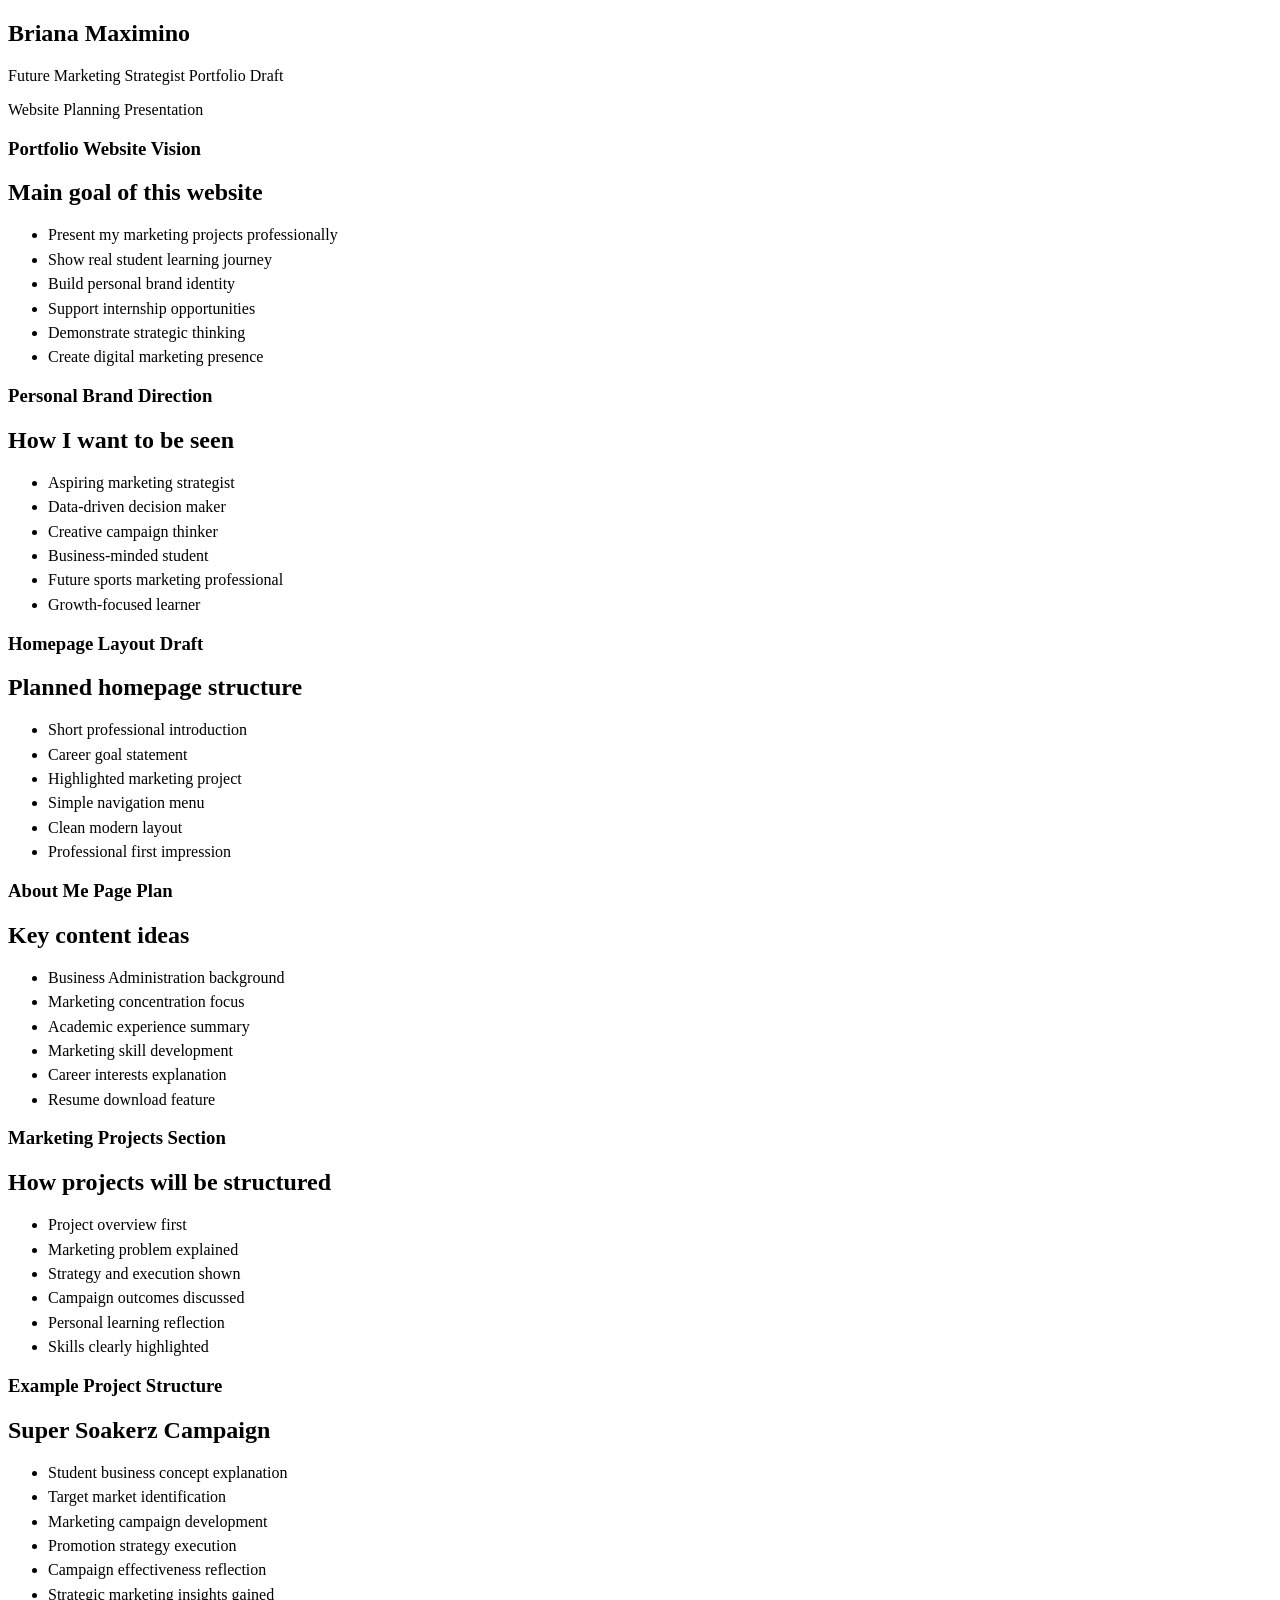
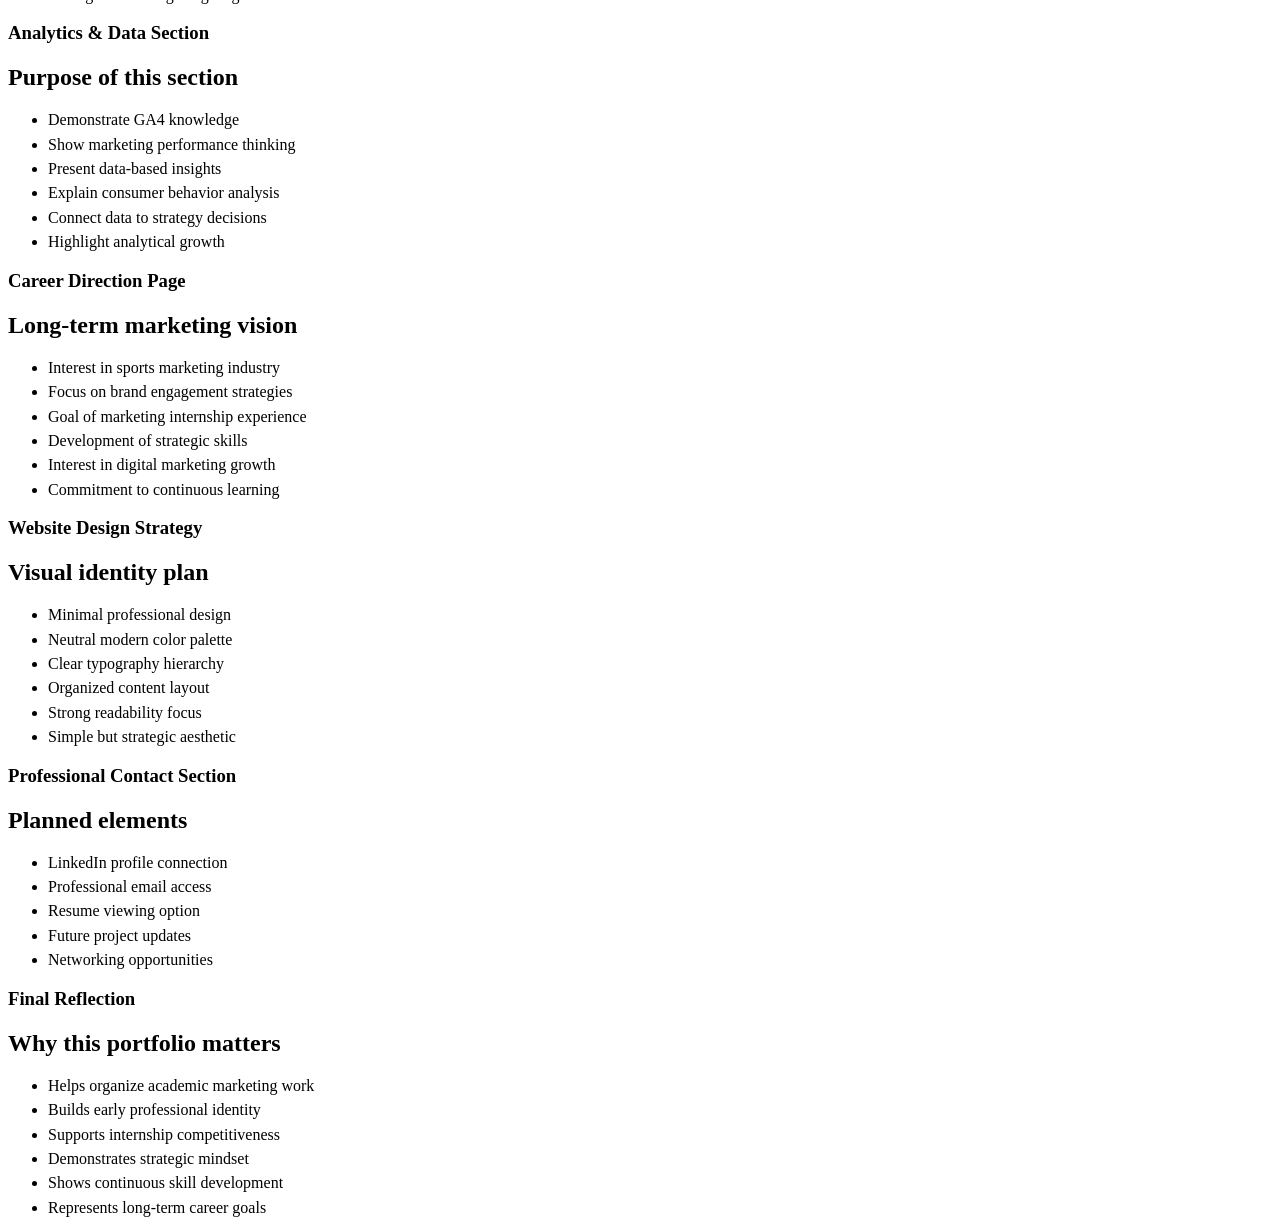
==== index.html @ 0d711860 "publish slides" ====
<!DOCTYPE html>
<html lang="en"><head>
<script src="Revealjs Presentation Slides_files/libs/clipboard/clipboard.min.js"></script>
<script src="Revealjs Presentation Slides_files/libs/quarto-html/tabby.min.js"></script>
<script src="Revealjs Presentation Slides_files/libs/quarto-html/popper.min.js"></script>
<script src="Revealjs Presentation Slides_files/libs/quarto-html/tippy.umd.min.js"></script>
<link href="Revealjs Presentation Slides_files/libs/quarto-html/tippy.css" rel="stylesheet">
<link href="Revealjs Presentation Slides_files/libs/quarto-html/light-border.css" rel="stylesheet">
<link href="Revealjs Presentation Slides_files/libs/quarto-html/quarto-syntax-highlighting-ed96de9b727972fe78a7b5d16c58bf87.css" rel="stylesheet" id="quarto-text-highlighting-styles"><meta charset="utf-8">
  <meta name="generator" content="quarto-1.8.27">

  <meta name="author" content="Website Planning Presentation">
  <title>Briana Maximino</title>
  <meta name="apple-mobile-web-app-capable" content="yes">
  <meta name="apple-mobile-web-app-status-bar-style" content="black-translucent">
  <meta name="viewport" content="width=device-width, initial-scale=1.0, maximum-scale=1.0, user-scalable=no, minimal-ui">
  <link rel="stylesheet" href="Revealjs Presentation Slides_files/libs/revealjs/dist/reset.css">
  <link rel="stylesheet" href="Revealjs Presentation Slides_files/libs/revealjs/dist/reveal.css">
  <style>
    code{white-space: pre-wrap;}
    span.smallcaps{font-variant: small-caps;}
    div.columns{display: flex; gap: min(4vw, 1.5em);}
    div.column{flex: auto; overflow-x: auto;}
    div.hanging-indent{margin-left: 1.5em; text-indent: -1.5em;}
    ul.task-list{list-style: none;}
    ul.task-list li input[type="checkbox"] {
      width: 0.8em;
      margin: 0 0.8em 0.2em -1em; /* quarto-specific, see https://github.com/quarto-dev/quarto-cli/issues/4556 */ 
      vertical-align: middle;
    }
  </style>
  <link rel="stylesheet" href="Revealjs Presentation Slides_files/libs/revealjs/dist/theme/quarto-0fde88a82f0356838740f155f1088782.css">
  <link href="Revealjs Presentation Slides_files/libs/revealjs/plugin/quarto-line-highlight/line-highlight.css" rel="stylesheet">
  <link href="Revealjs Presentation Slides_files/libs/revealjs/plugin/reveal-menu/menu.css" rel="stylesheet">
  <link href="Revealjs Presentation Slides_files/libs/revealjs/plugin/reveal-menu/quarto-menu.css" rel="stylesheet">
  <link href="Revealjs Presentation Slides_files/libs/revealjs/plugin/quarto-support/footer.css" rel="stylesheet">
  <style type="text/css">
    .reveal div.sourceCode {
      margin: 0;
      overflow: auto;
    }
    .reveal div.hanging-indent {
      margin-left: 1em;
      text-indent: -1em;
    }
    .reveal .slide:not(.center) {
      height: 100%;
    }
    .reveal .slide.scrollable {
      overflow-y: auto;
    }
    .reveal .footnotes {
      height: 100%;
      overflow-y: auto;
    }
    .reveal .slide .absolute {
      position: absolute;
      display: block;
    }
    .reveal .footnotes ol {
      counter-reset: ol;
      list-style-type: none; 
      margin-left: 0;
    }
    .reveal .footnotes ol li:before {
      counter-increment: ol;
      content: counter(ol) ". "; 
    }
    .reveal .footnotes ol li > p:first-child {
      display: inline-block;
    }
    .reveal .slide ul,
    .reveal .slide ol {
      margin-bottom: 0.5em;
    }
    .reveal .slide ul li,
    .reveal .slide ol li {
      margin-top: 0.4em;
      margin-bottom: 0.2em;
    }
    .reveal .slide ul[role="tablist"] li {
      margin-bottom: 0;
    }
    .reveal .slide ul li > *:first-child,
    .reveal .slide ol li > *:first-child {
      margin-block-start: 0;
    }
    .reveal .slide ul li > *:last-child,
    .reveal .slide ol li > *:last-child {
      margin-block-end: 0;
    }
    .reveal .slide .columns:nth-child(3) {
      margin-block-start: 0.8em;
    }
    .reveal blockquote {
      box-shadow: none;
    }
    .reveal .tippy-content>* {
      margin-top: 0.2em;
      margin-bottom: 0.7em;
    }
    .reveal .tippy-content>*:last-child {
      margin-bottom: 0.2em;
    }
    .reveal .slide > img.stretch.quarto-figure-center,
    .reveal .slide > img.r-stretch.quarto-figure-center {
      display: block;
      margin-left: auto;
      margin-right: auto; 
    }
    .reveal .slide > img.stretch.quarto-figure-left,
    .reveal .slide > img.r-stretch.quarto-figure-left  {
      display: block;
      margin-left: 0;
      margin-right: auto; 
    }
    .reveal .slide > img.stretch.quarto-figure-right,
    .reveal .slide > img.r-stretch.quarto-figure-right  {
      display: block;
      margin-left: auto;
      margin-right: 0; 
    }
  </style>
</head>
<body class="quarto-light">
  <div class="reveal">
    <div class="slides">

<section id="title-slide" class="quarto-title-block center">
  <h1 class="title">Briana Maximino</h1>
  <p class="subtitle">Future Marketing Strategist Portfolio Draft</p>

<div class="quarto-title-authors">
<div class="quarto-title-author">
<div class="quarto-title-author-name">
Website Planning Presentation 
</div>
</div>
</div>

</section>
<section>
<section id="portfolio-website-vision" class="title-slide slide level1 center">
<h1>Portfolio Website Vision</h1>

</section>
<section id="main-goal-of-this-website" class="slide level2">
<h2>Main goal of this website</h2>
<ul>
<li class="fragment">Present my marketing projects professionally<br>
</li>
<li class="fragment">Show real student learning journey<br>
</li>
<li class="fragment">Build personal brand identity<br>
</li>
<li class="fragment">Support internship opportunities<br>
</li>
<li class="fragment">Demonstrate strategic thinking<br>
</li>
<li class="fragment">Create digital marketing presence</li>
</ul>
</section>
<section class="slide level2">

</section></section>
<section>
<section id="personal-brand-direction" class="title-slide slide level1 center">
<h1>Personal Brand Direction</h1>

</section>
<section id="how-i-want-to-be-seen" class="slide level2">
<h2>How I want to be seen</h2>
<ul>
<li class="fragment">Aspiring marketing strategist<br>
</li>
<li class="fragment">Data-driven decision maker<br>
</li>
<li class="fragment">Creative campaign thinker<br>
</li>
<li class="fragment">Business-minded student<br>
</li>
<li class="fragment">Future sports marketing professional<br>
</li>
<li class="fragment">Growth-focused learner</li>
</ul>
</section>
<section class="slide level2">

</section></section>
<section>
<section id="homepage-layout-draft" class="title-slide slide level1 center">
<h1>Homepage Layout Draft</h1>

</section>
<section id="planned-homepage-structure" class="slide level2">
<h2>Planned homepage structure</h2>
<ul>
<li class="fragment">Short professional introduction<br>
</li>
<li class="fragment">Career goal statement<br>
</li>
<li class="fragment">Highlighted marketing project<br>
</li>
<li class="fragment">Simple navigation menu<br>
</li>
<li class="fragment">Clean modern layout<br>
</li>
<li class="fragment">Professional first impression</li>
</ul>
</section>
<section class="slide level2">

</section></section>
<section>
<section id="about-me-page-plan" class="title-slide slide level1 center">
<h1>About Me Page Plan</h1>

</section>
<section id="key-content-ideas" class="slide level2">
<h2>Key content ideas</h2>
<ul>
<li class="fragment">Business Administration background<br>
</li>
<li class="fragment">Marketing concentration focus<br>
</li>
<li class="fragment">Academic experience summary<br>
</li>
<li class="fragment">Marketing skill development<br>
</li>
<li class="fragment">Career interests explanation<br>
</li>
<li class="fragment">Resume download feature</li>
</ul>
</section>
<section class="slide level2">

</section></section>
<section>
<section id="marketing-projects-section" class="title-slide slide level1 center">
<h1>Marketing Projects Section</h1>

</section>
<section id="how-projects-will-be-structured" class="slide level2">
<h2>How projects will be structured</h2>
<ul>
<li class="fragment">Project overview first<br>
</li>
<li class="fragment">Marketing problem explained<br>
</li>
<li class="fragment">Strategy and execution shown<br>
</li>
<li class="fragment">Campaign outcomes discussed<br>
</li>
<li class="fragment">Personal learning reflection<br>
</li>
<li class="fragment">Skills clearly highlighted</li>
</ul>
</section>
<section class="slide level2">

</section></section>
<section>
<section id="example-project-structure" class="title-slide slide level1 center">
<h1>Example Project Structure</h1>

</section>
<section id="super-soakerz-campaign" class="slide level2">
<h2>Super Soakerz Campaign</h2>
<ul>
<li class="fragment">Student business concept explanation<br>
</li>
<li class="fragment">Target market identification<br>
</li>
<li class="fragment">Marketing campaign development<br>
</li>
<li class="fragment">Promotion strategy execution<br>
</li>
<li class="fragment">Campaign effectiveness reflection<br>
</li>
<li class="fragment">Strategic marketing insights gained</li>
</ul>
</section>
<section class="slide level2">

</section></section>
<section>
<section id="analytics-data-section" class="title-slide slide level1 center">
<h1>Analytics &amp; Data Section</h1>

</section>
<section id="purpose-of-this-section" class="slide level2">
<h2>Purpose of this section</h2>
<ul>
<li class="fragment">Demonstrate GA4 knowledge<br>
</li>
<li class="fragment">Show marketing performance thinking<br>
</li>
<li class="fragment">Present data-based insights<br>
</li>
<li class="fragment">Explain consumer behavior analysis<br>
</li>
<li class="fragment">Connect data to strategy decisions<br>
</li>
<li class="fragment">Highlight analytical growth</li>
</ul>
</section>
<section class="slide level2">

</section></section>
<section>
<section id="career-direction-page" class="title-slide slide level1 center">
<h1>Career Direction Page</h1>

</section>
<section id="long-term-marketing-vision" class="slide level2">
<h2>Long-term marketing vision</h2>
<ul>
<li class="fragment">Interest in sports marketing industry<br>
</li>
<li class="fragment">Focus on brand engagement strategies<br>
</li>
<li class="fragment">Goal of marketing internship experience<br>
</li>
<li class="fragment">Development of strategic skills<br>
</li>
<li class="fragment">Interest in digital marketing growth<br>
</li>
<li class="fragment">Commitment to continuous learning</li>
</ul>
</section>
<section class="slide level2">

</section></section>
<section>
<section id="website-design-strategy" class="title-slide slide level1 center">
<h1>Website Design Strategy</h1>

</section>
<section id="visual-identity-plan" class="slide level2">
<h2>Visual identity plan</h2>
<ul>
<li class="fragment">Minimal professional design<br>
</li>
<li class="fragment">Neutral modern color palette<br>
</li>
<li class="fragment">Clear typography hierarchy<br>
</li>
<li class="fragment">Organized content layout<br>
</li>
<li class="fragment">Strong readability focus<br>
</li>
<li class="fragment">Simple but strategic aesthetic</li>
</ul>
</section>
<section class="slide level2">

</section></section>
<section>
<section id="professional-contact-section" class="title-slide slide level1 center">
<h1>Professional Contact Section</h1>

</section>
<section id="planned-elements" class="slide level2">
<h2>Planned elements</h2>
<ul>
<li class="fragment">LinkedIn profile connection<br>
</li>
<li class="fragment">Professional email access<br>
</li>
<li class="fragment">Resume viewing option<br>
</li>
<li class="fragment">Future project updates<br>
</li>
<li class="fragment">Networking opportunities</li>
</ul>
</section>
<section class="slide level2">

</section></section>
<section>
<section id="final-reflection" class="title-slide slide level1 center">
<h1>Final Reflection</h1>

</section>
<section id="why-this-portfolio-matters" class="slide level2">
<h2>Why this portfolio matters</h2>
<ul>
<li class="fragment">Helps organize academic marketing work<br>
</li>
<li class="fragment">Builds early professional identity<br>
</li>
<li class="fragment">Supports internship competitiveness<br>
</li>
<li class="fragment">Demonstrates strategic mindset<br>
</li>
<li class="fragment">Shows continuous skill development<br>
</li>
<li class="fragment">Represents long-term career goals</li>
</ul>

</section></section>
    </div>
  <div class="quarto-auto-generated-content" style="display: none;">
<div class="footer footer-default">

</div>
</div></div>

  <script>window.backupDefine = window.define; window.define = undefined;</script>
  <script src="Revealjs Presentation Slides_files/libs/revealjs/dist/reveal.js"></script>
  <!-- reveal.js plugins -->
  <script src="Revealjs Presentation Slides_files/libs/revealjs/plugin/quarto-line-highlight/line-highlight.js"></script>
  <script src="Revealjs Presentation Slides_files/libs/revealjs/plugin/pdf-export/pdfexport.js"></script>
  <script src="Revealjs Presentation Slides_files/libs/revealjs/plugin/reveal-menu/menu.js"></script>
  <script src="Revealjs Presentation Slides_files/libs/revealjs/plugin/reveal-menu/quarto-menu.js"></script>
  <script src="Revealjs Presentation Slides_files/libs/revealjs/plugin/quarto-support/support.js"></script>
  

  <script src="Revealjs Presentation Slides_files/libs/revealjs/plugin/notes/notes.js"></script>
  <script src="Revealjs Presentation Slides_files/libs/revealjs/plugin/search/search.js"></script>
  <script src="Revealjs Presentation Slides_files/libs/revealjs/plugin/zoom/zoom.js"></script>
  <script src="Revealjs Presentation Slides_files/libs/revealjs/plugin/math/math.js"></script>
  <script>window.define = window.backupDefine; window.backupDefine = undefined;</script>

  <script>

      // Full list of configuration options available at:
      // https://revealjs.com/config/
      Reveal.initialize({
'controlsAuto': true,
'previewLinksAuto': false,
'pdfSeparateFragments': false,
'autoAnimateEasing': "ease",
'autoAnimateDuration': 1,
'autoAnimateUnmatched': true,
'jumpToSlide': true,
'menu': {"side":"left","useTextContentForMissingTitles":true,"markers":false,"loadIcons":false,"custom":[{"title":"Tools","icon":"<i class=\"fas fa-gear\"></i>","content":"<ul class=\"slide-menu-items\">\n<li class=\"slide-tool-item active\" data-item=\"0\"><a href=\"#\" onclick=\"RevealMenuToolHandlers.fullscreen(event)\"><kbd>f</kbd> Fullscreen</a></li>\n<li class=\"slide-tool-item\" data-item=\"1\"><a href=\"#\" onclick=\"RevealMenuToolHandlers.speakerMode(event)\"><kbd>s</kbd> Speaker View</a></li>\n<li class=\"slide-tool-item\" data-item=\"2\"><a href=\"#\" onclick=\"RevealMenuToolHandlers.overview(event)\"><kbd>o</kbd> Slide Overview</a></li>\n<li class=\"slide-tool-item\" data-item=\"3\"><a href=\"#\" onclick=\"RevealMenuToolHandlers.togglePdfExport(event)\"><kbd>e</kbd> PDF Export Mode</a></li>\n<li class=\"slide-tool-item\" data-item=\"4\"><a href=\"#\" onclick=\"RevealMenuToolHandlers.toggleScrollView(event)\"><kbd>r</kbd> Scroll View Mode</a></li>\n<li class=\"slide-tool-item\" data-item=\"5\"><a href=\"#\" onclick=\"RevealMenuToolHandlers.keyboardHelp(event)\"><kbd>?</kbd> Keyboard Help</a></li>\n</ul>"}],"openButton":true},
'smaller': false,
 
        // Display controls in the bottom right corner
        controls: false,

        // Help the user learn the controls by providing hints, for example by
        // bouncing the down arrow when they first encounter a vertical slide
        controlsTutorial: false,

        // Determines where controls appear, "edges" or "bottom-right"
        controlsLayout: 'edges',

        // Visibility rule for backwards navigation arrows; "faded", "hidden"
        // or "visible"
        controlsBackArrows: 'faded',

        // Display a presentation progress bar
        progress: true,

        // Display the page number of the current slide
        slideNumber: 'c/t',

        // 'all', 'print', or 'speaker'
        showSlideNumber: 'all',

        // Add the current slide number to the URL hash so that reloading the
        // page/copying the URL will return you to the same slide
        hash: true,

        // Start with 1 for the hash rather than 0
        hashOneBasedIndex: false,

        // Flags if we should monitor the hash and change slides accordingly
        respondToHashChanges: true,

        // Push each slide change to the browser history
        history: true,

        // Enable keyboard shortcuts for navigation
        keyboard: true,

        // Enable the slide overview mode
        overview: true,

        // Disables the default reveal.js slide layout (scaling and centering)
        // so that you can use custom CSS layout
        disableLayout: false,

        // Vertical centering of slides
        center: false,

        // Enables touch navigation on devices with touch input
        touch: true,

        // Loop the presentation
        loop: false,

        // Change the presentation direction to be RTL
        rtl: false,

        // see https://revealjs.com/vertical-slides/#navigation-mode
        navigationMode: 'linear',

        // Randomizes the order of slides each time the presentation loads
        shuffle: false,

        // Turns fragments on and off globally
        fragments: true,

        // Flags whether to include the current fragment in the URL,
        // so that reloading brings you to the same fragment position
        fragmentInURL: false,

        // Flags if the presentation is running in an embedded mode,
        // i.e. contained within a limited portion of the screen
        embedded: false,

        // Flags if we should show a help overlay when the questionmark
        // key is pressed
        help: true,

        // Flags if it should be possible to pause the presentation (blackout)
        pause: true,

        // Flags if speaker notes should be visible to all viewers
        showNotes: false,

        // Global override for autoplaying embedded media (null/true/false)
        autoPlayMedia: null,

        // Global override for preloading lazy-loaded iframes (null/true/false)
        preloadIframes: null,

        // Number of milliseconds between automatically proceeding to the
        // next slide, disabled when set to 0, this value can be overwritten
        // by using a data-autoslide attribute on your slides
        autoSlide: 0,

        // Stop auto-sliding after user input
        autoSlideStoppable: true,

        // Use this method for navigation when auto-sliding
        autoSlideMethod: null,

        // Specify the average time in seconds that you think you will spend
        // presenting each slide. This is used to show a pacing timer in the
        // speaker view
        defaultTiming: null,

        // Enable slide navigation via mouse wheel
        mouseWheel: false,

        // The display mode that will be used to show slides
        display: 'block',

        // Hide cursor if inactive
        hideInactiveCursor: true,

        // Time before the cursor is hidden (in ms)
        hideCursorTime: 5000,

        // Opens links in an iframe preview overlay
        previewLinks: false,

        // Transition style (none/fade/slide/convex/concave/zoom)
        transition: 'fade',

        // Transition speed (default/fast/slow)
        transitionSpeed: 'default',

        // Transition style for full page slide backgrounds
        // (none/fade/slide/convex/concave/zoom)
        backgroundTransition: 'none',

        // Number of slides away from the current that are visible
        viewDistance: 3,

        // Number of slides away from the current that are visible on mobile
        // devices. It is advisable to set this to a lower number than
        // viewDistance in order to save resources.
        mobileViewDistance: 2,

        // The "normal" size of the presentation, aspect ratio will be preserved
        // when the presentation is scaled to fit different resolutions. Can be
        // specified using percentage units.
        width: 1050,

        height: 700,

        // Factor of the display size that should remain empty around the content
        margin: 0.1,

        math: {
          mathjax: 'https://cdn.jsdelivr.net/npm/mathjax@2.7.9/MathJax.js',
          config: 'TeX-AMS_HTML-full',
          tex2jax: {
            inlineMath: [['\\(','\\)']],
            displayMath: [['\\[','\\]']],
            balanceBraces: true,
            processEscapes: false,
            processRefs: true,
            processEnvironments: true,
            preview: 'TeX',
            skipTags: ['script','noscript','style','textarea','pre','code'],
            ignoreClass: 'tex2jax_ignore',
            processClass: 'tex2jax_process'
          },
        },

        // reveal.js plugins
        plugins: [QuartoLineHighlight, PdfExport, RevealMenu, QuartoSupport,

          RevealMath,
          RevealNotes,
          RevealSearch,
          RevealZoom
        ]
      });
    </script>
    <script id="quarto-html-after-body" type="application/javascript">
      window.document.addEventListener("DOMContentLoaded", function (event) {
        const tabsets =  window.document.querySelectorAll(".panel-tabset-tabby")
        tabsets.forEach(function(tabset) {
          const tabby = new Tabby('#' + tabset.id);
        });
        const isCodeAnnotation = (el) => {
          for (const clz of el.classList) {
            if (clz.startsWith('code-annotation-')) {                     
              return true;
            }
          }
          return false;
        }
        const onCopySuccess = function(e) {
          // button target
          const button = e.trigger;
          // don't keep focus
          button.blur();
          // flash "checked"
          button.classList.add('code-copy-button-checked');
          var currentTitle = button.getAttribute("title");
          button.setAttribute("title", "Copied!");
          let tooltip;
          if (window.bootstrap) {
            button.setAttribute("data-bs-toggle", "tooltip");
            button.setAttribute("data-bs-placement", "left");
            button.setAttribute("data-bs-title", "Copied!");
            tooltip = new bootstrap.Tooltip(button, 
              { trigger: "manual", 
                customClass: "code-copy-button-tooltip",
                offset: [0, -8]});
            tooltip.show();    
          }
          setTimeout(function() {
            if (tooltip) {
              tooltip.hide();
              button.removeAttribute("data-bs-title");
              button.removeAttribute("data-bs-toggle");
              button.removeAttribute("data-bs-placement");
            }
            button.setAttribute("title", currentTitle);
            button.classList.remove('code-copy-button-checked');
          }, 1000);
          // clear code selection
          e.clearSelection();
        }
        const getTextToCopy = function(trigger) {
          const outerScaffold = trigger.parentElement.cloneNode(true);
          const codeEl = outerScaffold.querySelector('code');
          for (const childEl of codeEl.children) {
            if (isCodeAnnotation(childEl)) {
              childEl.remove();
            }
          }
          return codeEl.innerText;
        }
        const clipboard = new window.ClipboardJS('.code-copy-button:not([data-in-quarto-modal])', {
          text: getTextToCopy
        });
        clipboard.on('success', onCopySuccess);
        if (window.document.getElementById('quarto-embedded-source-code-modal')) {
          const clipboardModal = new window.ClipboardJS('.code-copy-button[data-in-quarto-modal]', {
            text: getTextToCopy,
            container: window.document.getElementById('quarto-embedded-source-code-modal')
          });
          clipboardModal.on('success', onCopySuccess);
        }
          var localhostRegex = new RegExp(/^(?:http|https):\/\/localhost\:?[0-9]*\//);
          var mailtoRegex = new RegExp(/^mailto:/);
            var filterRegex = new RegExp('/' + window.location.host + '/');
          var isInternal = (href) => {
              return filterRegex.test(href) || localhostRegex.test(href) || mailtoRegex.test(href);
          }
          // Inspect non-navigation links and adorn them if external
         var links = window.document.querySelectorAll('a[href]:not(.nav-link):not(.navbar-brand):not(.toc-action):not(.sidebar-link):not(.sidebar-item-toggle):not(.pagination-link):not(.no-external):not([aria-hidden]):not(.dropdown-item):not(.quarto-navigation-tool):not(.about-link)');
          for (var i=0; i<links.length; i++) {
            const link = links[i];
            if (!isInternal(link.href)) {
              // undo the damage that might have been done by quarto-nav.js in the case of
              // links that we want to consider external
              if (link.dataset.originalHref !== undefined) {
                link.href = link.dataset.originalHref;
              }
            }
          }
        function tippyHover(el, contentFn, onTriggerFn, onUntriggerFn) {
          const config = {
            allowHTML: true,
            maxWidth: 500,
            delay: 100,
            arrow: false,
            appendTo: function(el) {
                return el.closest('section.slide') || el.parentElement;
            },
            interactive: true,
            interactiveBorder: 10,
            theme: 'light-border',
            placement: 'bottom-start',
          };
          if (contentFn) {
            config.content = contentFn;
          }
          if (onTriggerFn) {
            config.onTrigger = onTriggerFn;
          }
          if (onUntriggerFn) {
            config.onUntrigger = onUntriggerFn;
          }
            config['offset'] = [0,0];
            config['maxWidth'] = 700;
          window.tippy(el, config); 
        }
        const noterefs = window.document.querySelectorAll('a[role="doc-noteref"]');
        for (var i=0; i<noterefs.length; i++) {
          const ref = noterefs[i];
          tippyHover(ref, function() {
            // use id or data attribute instead here
            let href = ref.getAttribute('data-footnote-href') || ref.getAttribute('href');
            try { href = new URL(href).hash; } catch {}
            const id = href.replace(/^#\/?/, "");
            const note = window.document.getElementById(id);
            if (note) {
              return note.innerHTML;
            } else {
              return "";
            }
          });
        }
        const findCites = (el) => {
          const parentEl = el.parentElement;
          if (parentEl) {
            const cites = parentEl.dataset.cites;
            if (cites) {
              return {
                el,
                cites: cites.split(' ')
              };
            } else {
              return findCites(el.parentElement)
            }
          } else {
            return undefined;
          }
        };
        var bibliorefs = window.document.querySelectorAll('a[role="doc-biblioref"]');
        for (var i=0; i<bibliorefs.length; i++) {
          const ref = bibliorefs[i];
          const citeInfo = findCites(ref);
          if (citeInfo) {
            tippyHover(citeInfo.el, function() {
              var popup = window.document.createElement('div');
              citeInfo.cites.forEach(function(cite) {
                var citeDiv = window.document.createElement('div');
                citeDiv.classList.add('hanging-indent');
                citeDiv.classList.add('csl-entry');
                var biblioDiv = window.document.getElementById('ref-' + cite);
                if (biblioDiv) {
                  citeDiv.innerHTML = biblioDiv.innerHTML;
                }
                popup.appendChild(citeDiv);
              });
              return popup.innerHTML;
            });
          }
        }
      });
      </script>
    

</body></html>
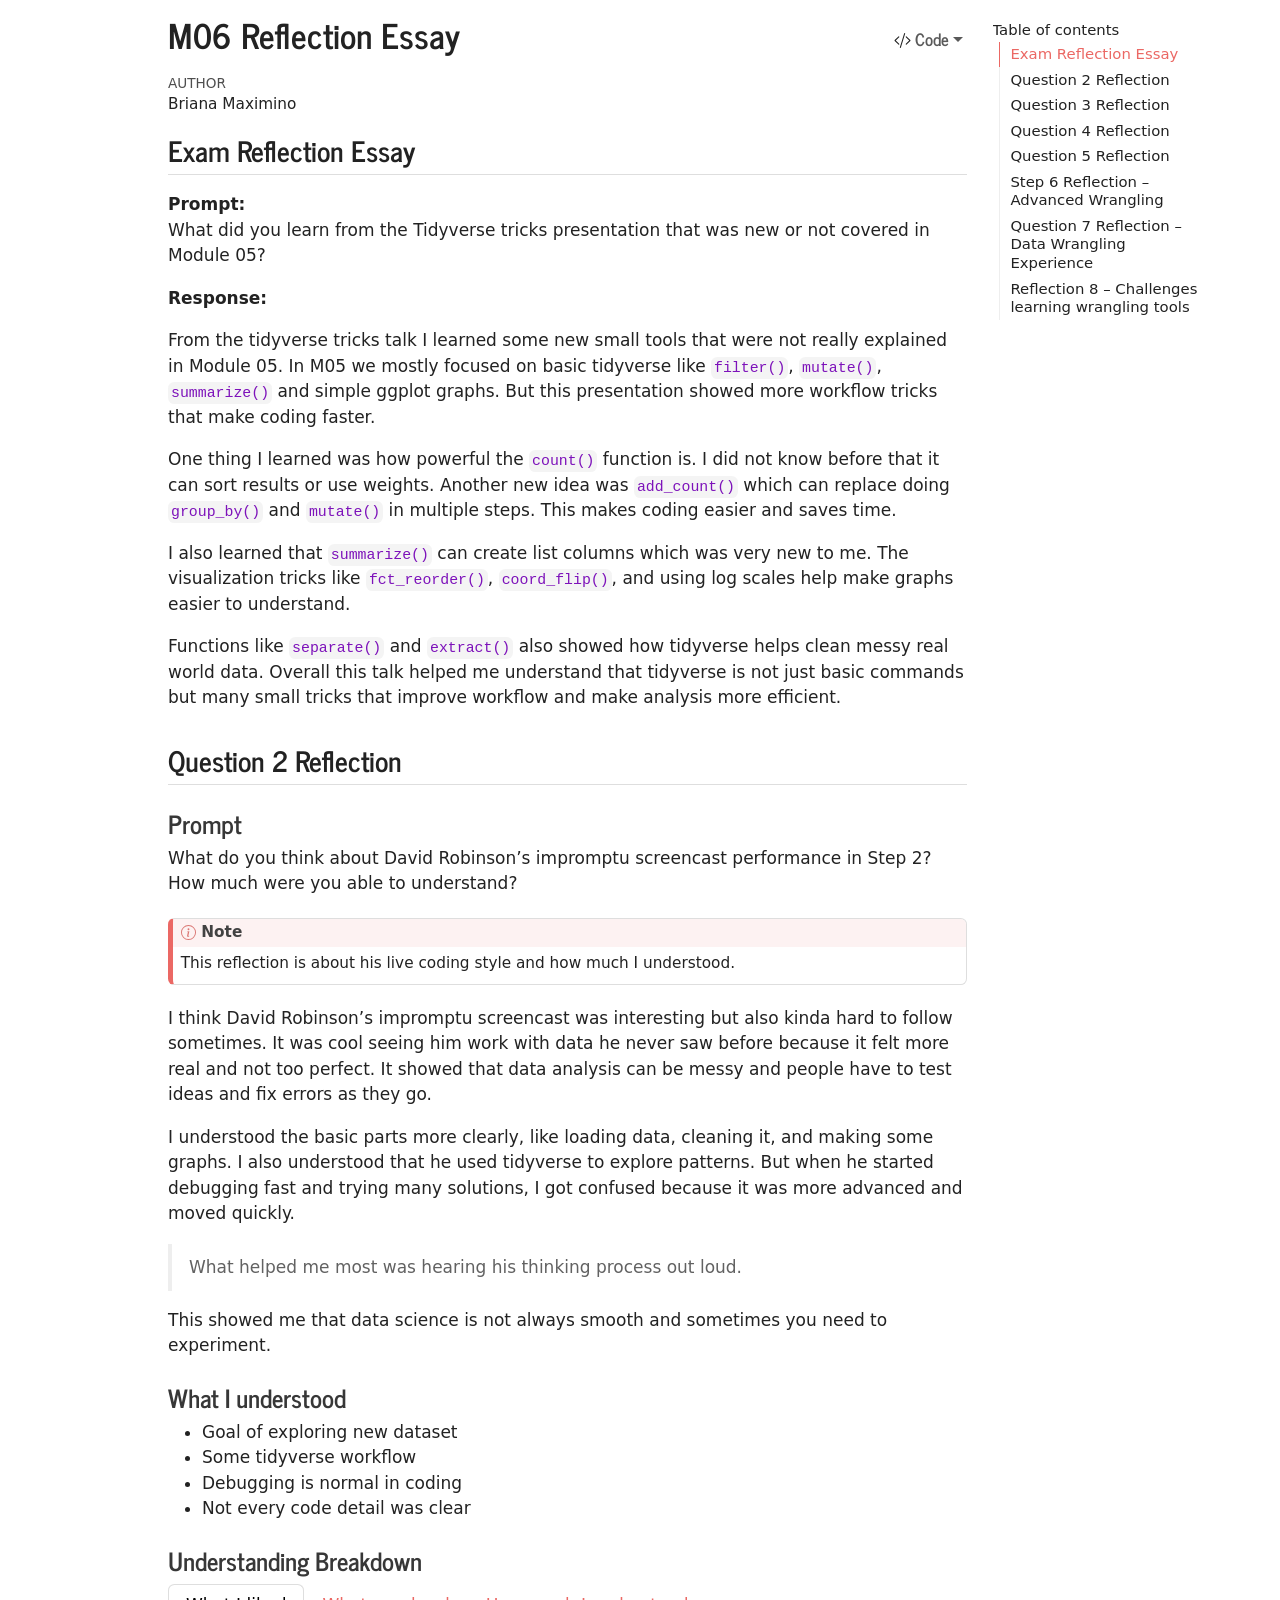
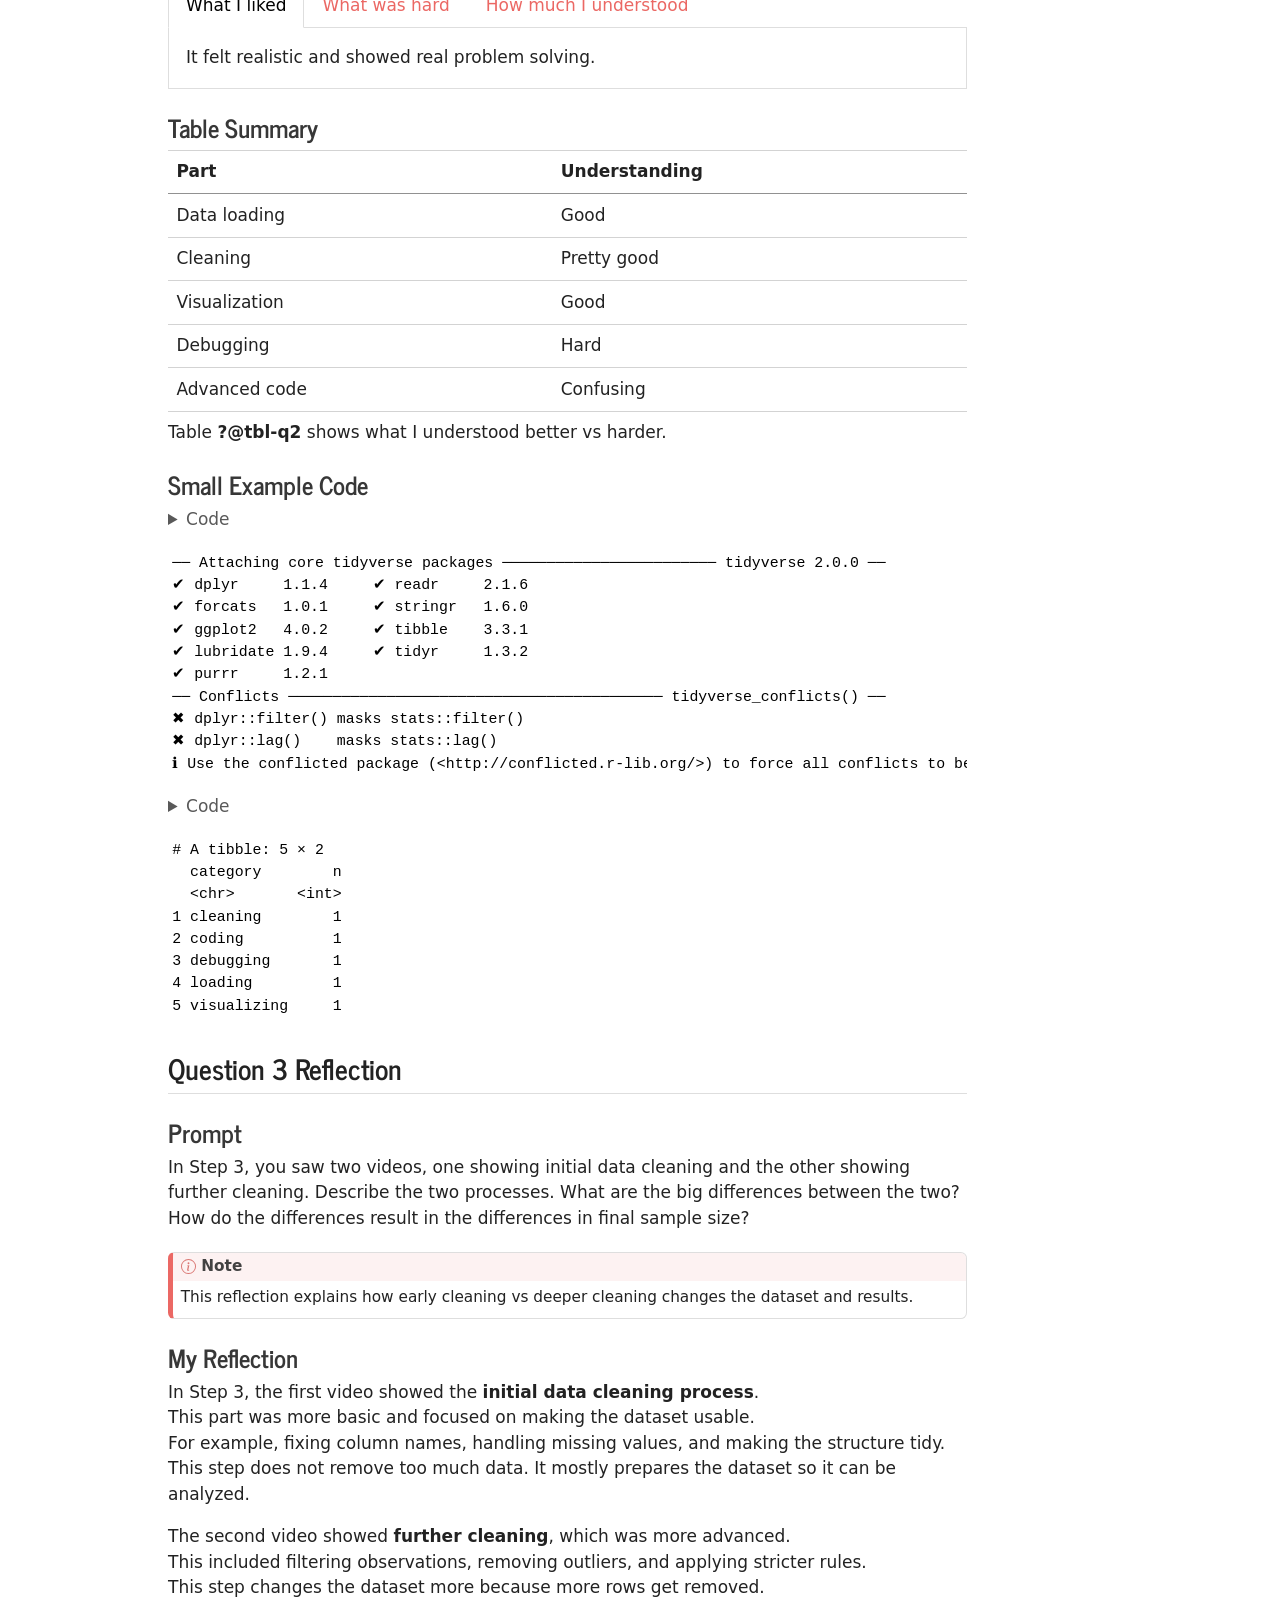
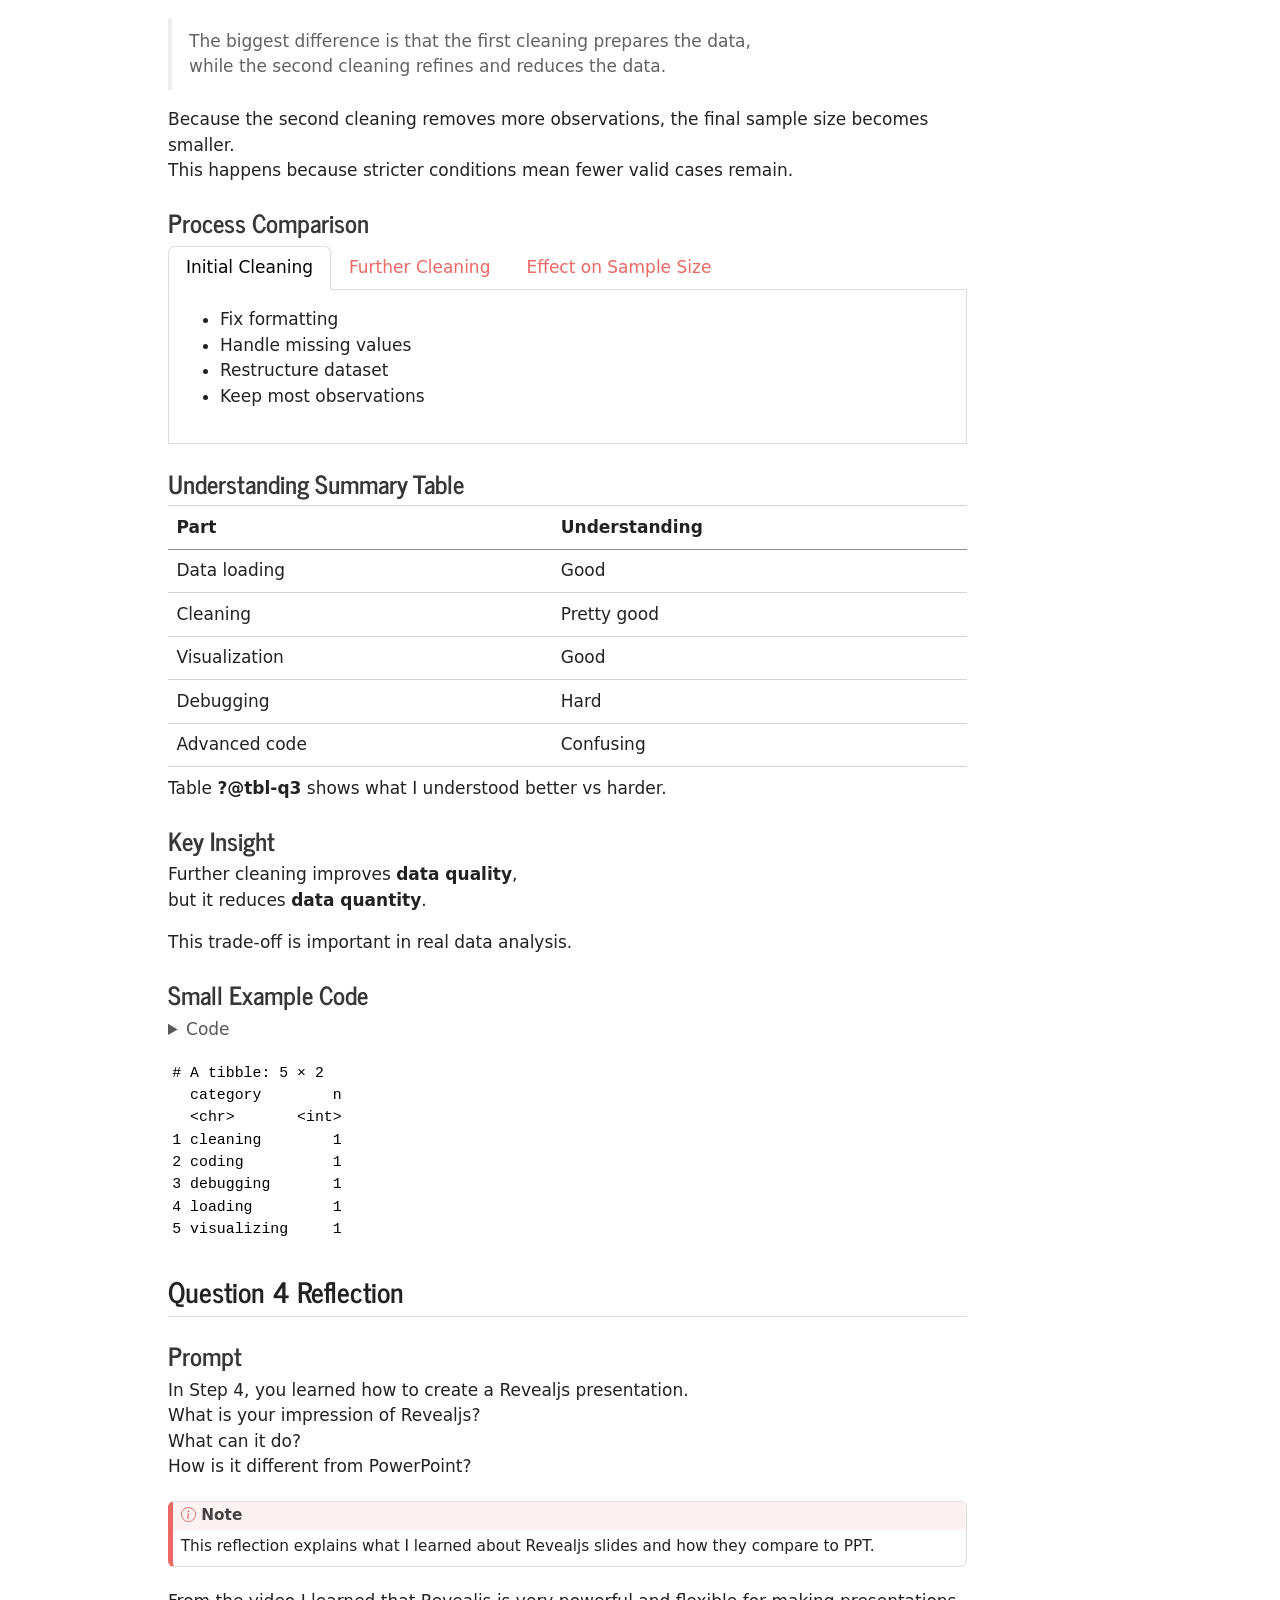
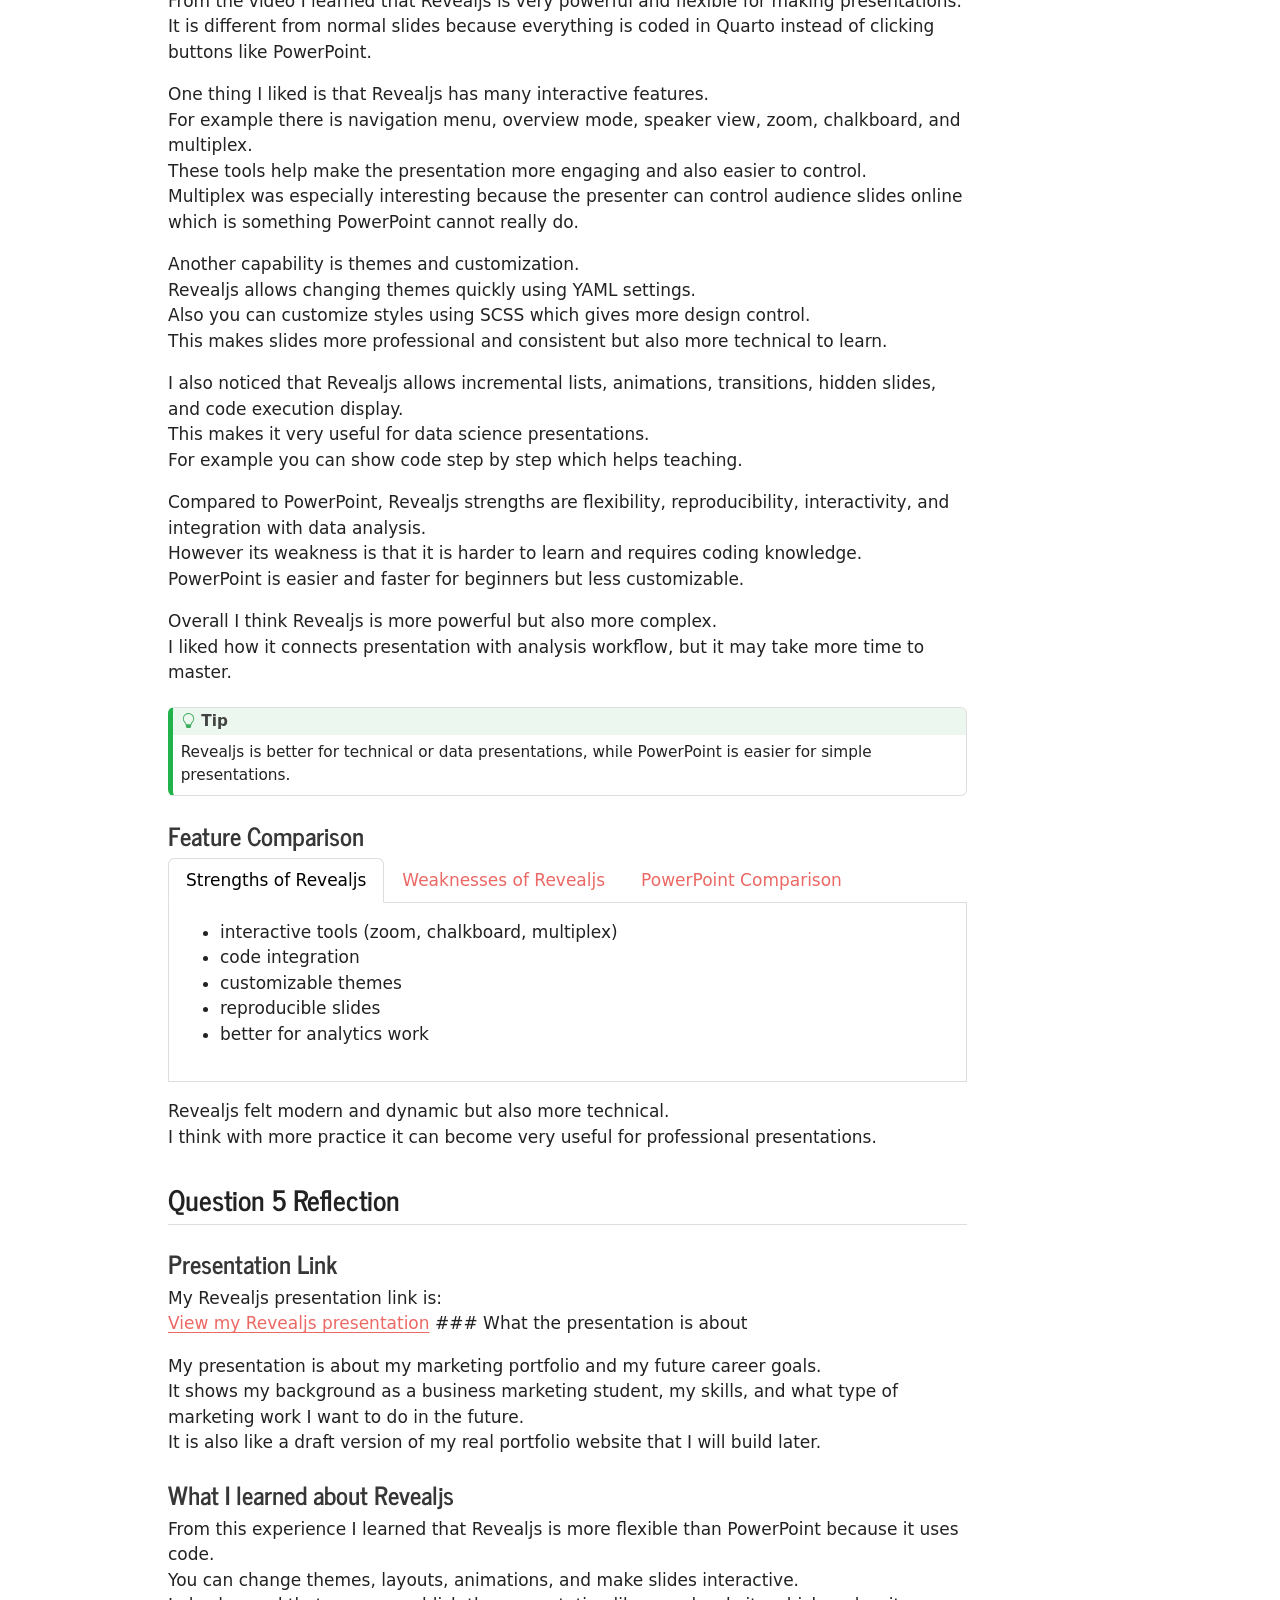
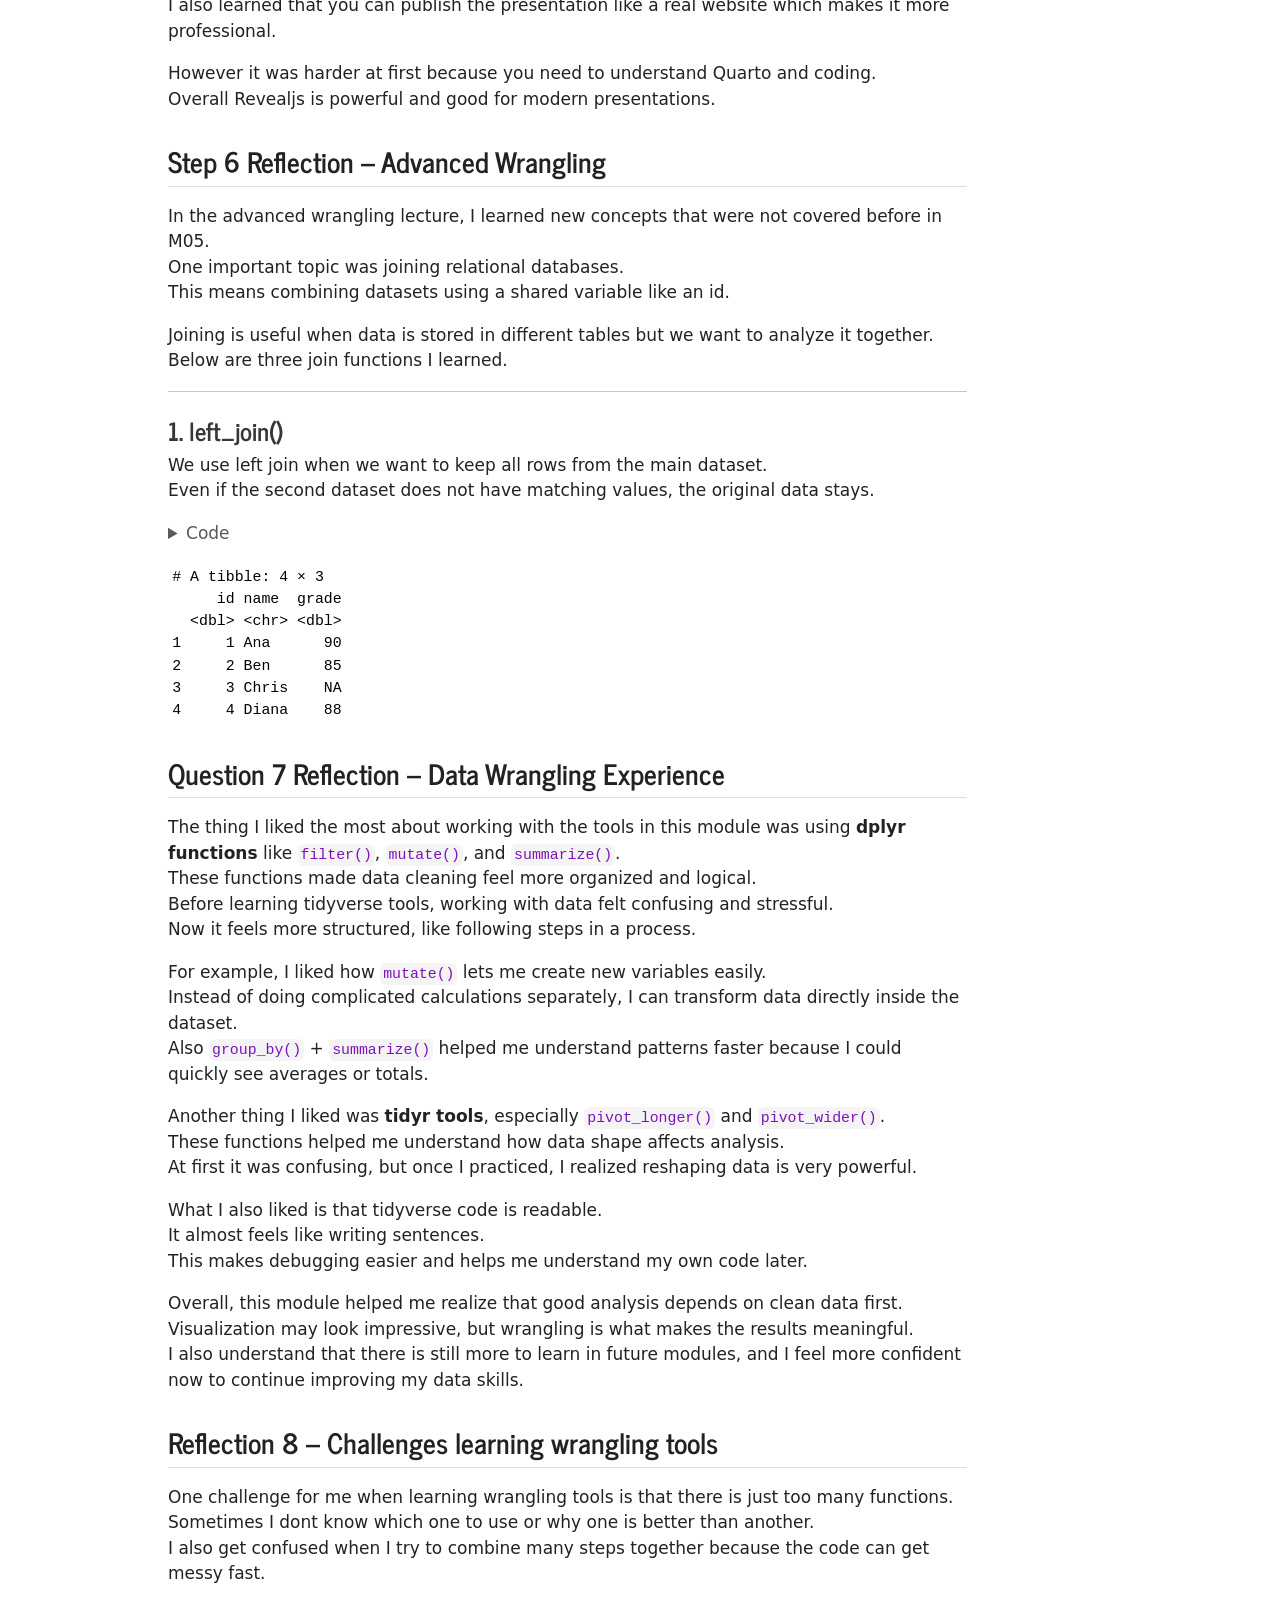
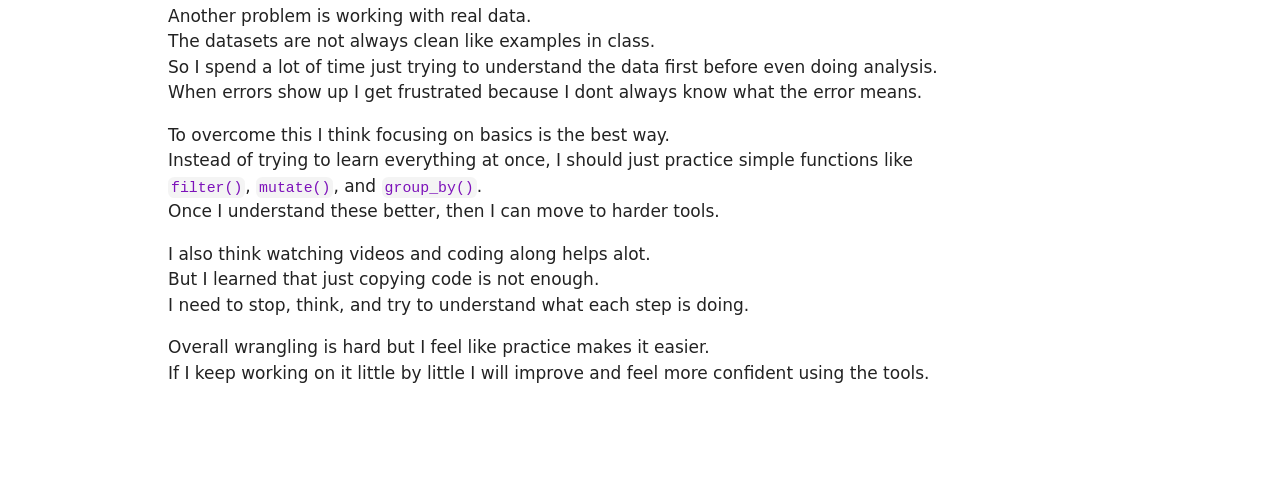
==== commit 261a3b4e: "publish report" ====
--- a/index.html
+++ b/index.html
@@ -1,787 +1,3550 @@
 <!DOCTYPE html>
-<html lang="en"><head>
-<script src="Revealjs Presentation Slides_files/libs/clipboard/clipboard.min.js"></script>
-<script src="Revealjs Presentation Slides_files/libs/quarto-html/tabby.min.js"></script>
-<script src="Revealjs Presentation Slides_files/libs/quarto-html/popper.min.js"></script>
-<script src="Revealjs Presentation Slides_files/libs/quarto-html/tippy.umd.min.js"></script>
-<link href="Revealjs Presentation Slides_files/libs/quarto-html/tippy.css" rel="stylesheet">
-<link href="Revealjs Presentation Slides_files/libs/quarto-html/light-border.css" rel="stylesheet">
-<link href="Revealjs Presentation Slides_files/libs/quarto-html/quarto-syntax-highlighting-ed96de9b727972fe78a7b5d16c58bf87.css" rel="stylesheet" id="quarto-text-highlighting-styles"><meta charset="utf-8">
-  <meta name="generator" content="quarto-1.8.27">
+<html xmlns="http://www.w3.org/1999/xhtml" lang="en" xml:lang="en"><head>
 
-  <meta name="author" content="Website Planning Presentation">
-  <title>Briana Maximino</title>
-  <meta name="apple-mobile-web-app-capable" content="yes">
-  <meta name="apple-mobile-web-app-status-bar-style" content="black-translucent">
-  <meta name="viewport" content="width=device-width, initial-scale=1.0, maximum-scale=1.0, user-scalable=no, minimal-ui">
-  <link rel="stylesheet" href="Revealjs Presentation Slides_files/libs/revealjs/dist/reset.css">
-  <link rel="stylesheet" href="Revealjs Presentation Slides_files/libs/revealjs/dist/reveal.css">
-  <style>
-    code{white-space: pre-wrap;}
-    span.smallcaps{font-variant: small-caps;}
-    div.columns{display: flex; gap: min(4vw, 1.5em);}
-    div.column{flex: auto; overflow-x: auto;}
-    div.hanging-indent{margin-left: 1.5em; text-indent: -1.5em;}
-    ul.task-list{list-style: none;}
-    ul.task-list li input[type="checkbox"] {
-      width: 0.8em;
-      margin: 0 0.8em 0.2em -1em; /* quarto-specific, see https://github.com/quarto-dev/quarto-cli/issues/4556 */ 
-      vertical-align: middle;
-    }
-  </style>
-  <link rel="stylesheet" href="Revealjs Presentation Slides_files/libs/revealjs/dist/theme/quarto-0fde88a82f0356838740f155f1088782.css">
-  <link href="Revealjs Presentation Slides_files/libs/revealjs/plugin/quarto-line-highlight/line-highlight.css" rel="stylesheet">
-  <link href="Revealjs Presentation Slides_files/libs/revealjs/plugin/reveal-menu/menu.css" rel="stylesheet">
-  <link href="Revealjs Presentation Slides_files/libs/revealjs/plugin/reveal-menu/quarto-menu.css" rel="stylesheet">
-  <link href="Revealjs Presentation Slides_files/libs/revealjs/plugin/quarto-support/footer.css" rel="stylesheet">
-  <style type="text/css">
-    .reveal div.sourceCode {
-      margin: 0;
-      overflow: auto;
-    }
-    .reveal div.hanging-indent {
-      margin-left: 1em;
-      text-indent: -1em;
-    }
-    .reveal .slide:not(.center) {
-      height: 100%;
-    }
-    .reveal .slide.scrollable {
-      overflow-y: auto;
-    }
-    .reveal .footnotes {
-      height: 100%;
-      overflow-y: auto;
-    }
-    .reveal .slide .absolute {
-      position: absolute;
-      display: block;
-    }
-    .reveal .footnotes ol {
-      counter-reset: ol;
-      list-style-type: none; 
-      margin-left: 0;
-    }
-    .reveal .footnotes ol li:before {
-      counter-increment: ol;
-      content: counter(ol) ". "; 
-    }
-    .reveal .footnotes ol li > p:first-child {
-      display: inline-block;
-    }
-    .reveal .slide ul,
-    .reveal .slide ol {
-      margin-bottom: 0.5em;
-    }
-    .reveal .slide ul li,
-    .reveal .slide ol li {
-      margin-top: 0.4em;
-      margin-bottom: 0.2em;
-    }
-    .reveal .slide ul[role="tablist"] li {
-      margin-bottom: 0;
-    }
-    .reveal .slide ul li > *:first-child,
-    .reveal .slide ol li > *:first-child {
-      margin-block-start: 0;
-    }
-    .reveal .slide ul li > *:last-child,
-    .reveal .slide ol li > *:last-child {
-      margin-block-end: 0;
-    }
-    .reveal .slide .columns:nth-child(3) {
-      margin-block-start: 0.8em;
-    }
-    .reveal blockquote {
-      box-shadow: none;
-    }
-    .reveal .tippy-content>* {
-      margin-top: 0.2em;
-      margin-bottom: 0.7em;
-    }
-    .reveal .tippy-content>*:last-child {
-      margin-bottom: 0.2em;
-    }
-    .reveal .slide > img.stretch.quarto-figure-center,
-    .reveal .slide > img.r-stretch.quarto-figure-center {
-      display: block;
-      margin-left: auto;
-      margin-right: auto; 
-    }
-    .reveal .slide > img.stretch.quarto-figure-left,
-    .reveal .slide > img.r-stretch.quarto-figure-left  {
-      display: block;
-      margin-left: 0;
-      margin-right: auto; 
-    }
-    .reveal .slide > img.stretch.quarto-figure-right,
-    .reveal .slide > img.r-stretch.quarto-figure-right  {
-      display: block;
-      margin-left: auto;
-      margin-right: 0; 
-    }
-  </style>
+<meta charset="utf-8">
+<meta name="generator" content="quarto-1.8.27">
+
+<meta name="viewport" content="width=device-width, initial-scale=1.0, user-scalable=yes">
+
+<meta name="author" content="Briana Maximino">
+
+<title>M06 Reflection Essay</title>
+<style>
+code{white-space: pre-wrap;}
+span.smallcaps{font-variant: small-caps;}
+div.columns{display: flex; gap: min(4vw, 1.5em);}
+div.column{flex: auto; overflow-x: auto;}
+div.hanging-indent{margin-left: 1.5em; text-indent: -1.5em;}
+ul.task-list{list-style: none;}
+ul.task-list li input[type="checkbox"] {
+width: 0.8em;
+margin: 0 0.8em 0.2em -1em;  vertical-align: middle;
+}
+
+html { -webkit-text-size-adjust: 100%; }
+pre > code.sourceCode { white-space: pre; position: relative; }
+pre > code.sourceCode > span { display: inline-block; line-height: 1.25; }
+pre > code.sourceCode > span:empty { height: 1.2em; }
+.sourceCode { overflow: visible; }
+code.sourceCode > span { color: inherit; text-decoration: inherit; }
+div.sourceCode { margin: 1em 0; }
+pre.sourceCode { margin: 0; }
+@media screen {
+div.sourceCode { overflow: auto; }
+}
+@media print {
+pre > code.sourceCode { white-space: pre-wrap; }
+pre > code.sourceCode > span { text-indent: -5em; padding-left: 5em; }
+}
+pre.numberSource code
+{ counter-reset: source-line 0; }
+pre.numberSource code > span
+{ position: relative; left: -4em; counter-increment: source-line; }
+pre.numberSource code > span > a:first-child::before
+{ content: counter(source-line);
+position: relative; left: -1em; text-align: right; vertical-align: baseline;
+border: none; display: inline-block;
+-webkit-touch-callout: none; -webkit-user-select: none;
+-khtml-user-select: none; -moz-user-select: none;
+-ms-user-select: none; user-select: none;
+padding: 0 4px; width: 4em;
+}
+pre.numberSource { margin-left: 3em; padding-left: 4px; }
+div.sourceCode
+{ }
+@media screen {
+pre > code.sourceCode > span > a:first-child::before { text-decoration: underline; }
+}
+</style>
+
+
+<script>/*!
+ * clipboard.js v2.0.11
+ * https://clipboardjs.com/
+ *
+ * Licensed MIT © Zeno Rocha
+ */
+!function(t,e){"object"==typeof exports&&"object"==typeof module?module.exports=e():"function"==typeof define&&define.amd?define([],e):"object"==typeof exports?exports.ClipboardJS=e():t.ClipboardJS=e()}(this,function(){return n={686:function(t,e,n){"use strict";n.d(e,{default:function(){return b}});var e=n(279),i=n.n(e),e=n(370),u=n.n(e),e=n(817),r=n.n(e);function c(t){try{return document.execCommand(t)}catch(t){return}}var a=function(t){t=r()(t);return c("cut"),t};function o(t,e){var n,o,t=(n=t,o="rtl"===document.documentElement.getAttribute("dir"),(t=document.createElement("textarea")).style.fontSize="12pt",t.style.border="0",t.style.padding="0",t.style.margin="0",t.style.position="absolute",t.style[o?"right":"left"]="-9999px",o=window.pageYOffset||document.documentElement.scrollTop,t.style.top="".concat(o,"px"),t.setAttribute("readonly",""),t.value=n,t);return e.container.appendChild(t),e=r()(t),c("copy"),t.remove(),e}var f=function(t){var e=1<arguments.length&&void 0!==arguments[1]?arguments[1]:{container:document.body},n="";return"string"==typeof t?n=o(t,e):t instanceof HTMLInputElement&&!["text","search","url","tel","password"].includes(null==t?void 0:t.type)?n=o(t.value,e):(n=r()(t),c("copy")),n};function l(t){return(l="function"==typeof Symbol&&"symbol"==typeof Symbol.iterator?function(t){return typeof t}:function(t){return t&&"function"==typeof Symbol&&t.constructor===Symbol&&t!==Symbol.prototype?"symbol":typeof t})(t)}var s=function(){var t=0<arguments.length&&void 0!==arguments[0]?arguments[0]:{},e=t.action,n=void 0===e?"copy":e,o=t.container,e=t.target,t=t.text;if("copy"!==n&&"cut"!==n)throw new Error('Invalid "action" value, use either "copy" or "cut"');if(void 0!==e){if(!e||"object"!==l(e)||1!==e.nodeType)throw new Error('Invalid "target" value, use a valid Element');if("copy"===n&&e.hasAttribute("disabled"))throw new Error('Invalid "target" attribute. Please use "readonly" instead of "disabled" attribute');if("cut"===n&&(e.hasAttribute("readonly")||e.hasAttribute("disabled")))throw new Error('Invalid "target" attribute. You can\'t cut text from elements with "readonly" or "disabled" attributes')}return t?f(t,{container:o}):e?"cut"===n?a(e):f(e,{container:o}):void 0};function p(t){return(p="function"==typeof Symbol&&"symbol"==typeof Symbol.iterator?function(t){return typeof t}:function(t){return t&&"function"==typeof Symbol&&t.constructor===Symbol&&t!==Symbol.prototype?"symbol":typeof t})(t)}function d(t,e){for(var n=0;n<e.length;n++){var o=e[n];o.enumerable=o.enumerable||!1,o.configurable=!0,"value"in o&&(o.writable=!0),Object.defineProperty(t,o.key,o)}}function y(t,e){return(y=Object.setPrototypeOf||function(t,e){return t.__proto__=e,t})(t,e)}function h(n){var o=function(){if("undefined"==typeof Reflect||!Reflect.construct)return!1;if(Reflect.construct.sham)return!1;if("function"==typeof Proxy)return!0;try{return Date.prototype.toString.call(Reflect.construct(Date,[],function(){})),!0}catch(t){return!1}}();return function(){var t,e=v(n);return t=o?(t=v(this).constructor,Reflect.construct(e,arguments,t)):e.apply(this,arguments),e=this,!(t=t)||"object"!==p(t)&&"function"!=typeof t?function(t){if(void 0!==t)return t;throw new ReferenceError("this hasn't been initialised - super() hasn't been called")}(e):t}}function v(t){return(v=Object.setPrototypeOf?Object.getPrototypeOf:function(t){return t.__proto__||Object.getPrototypeOf(t)})(t)}function m(t,e){t="data-clipboard-".concat(t);if(e.hasAttribute(t))return e.getAttribute(t)}var b=function(){!function(t,e){if("function"!=typeof e&&null!==e)throw new TypeError("Super expression must either be null or a function");t.prototype=Object.create(e&&e.prototype,{constructor:{value:t,writable:!0,configurable:!0}}),e&&y(t,e)}(r,i());var t,e,n,o=h(r);function r(t,e){var n;return function(t){if(!(t instanceof r))throw new TypeError("Cannot call a class as a function")}(this),(n=o.call(this)).resolveOptions(e),n.listenClick(t),n}return t=r,n=[{key:"copy",value:function(t){var e=1<arguments.length&&void 0!==arguments[1]?arguments[1]:{container:document.body};return f(t,e)}},{key:"cut",value:function(t){return a(t)}},{key:"isSupported",value:function(){var t=0<arguments.length&&void 0!==arguments[0]?arguments[0]:["copy","cut"],t="string"==typeof t?[t]:t,e=!!document.queryCommandSupported;return t.forEach(function(t){e=e&&!!document.queryCommandSupported(t)}),e}}],(e=[{key:"resolveOptions",value:function(){var t=0<arguments.length&&void 0!==arguments[0]?arguments[0]:{};this.action="function"==typeof t.action?t.action:this.defaultAction,this.target="function"==typeof t.target?t.target:this.defaultTarget,this.text="function"==typeof t.text?t.text:this.defaultText,this.container="object"===p(t.container)?t.container:document.body}},{key:"listenClick",value:function(t){var e=this;this.listener=u()(t,"click",function(t){return e.onClick(t)})}},{key:"onClick",value:function(t){var e=t.delegateTarget||t.currentTarget,n=this.action(e)||"copy",t=s({action:n,container:this.container,target:this.target(e),text:this.text(e)});this.emit(t?"success":"error",{action:n,text:t,trigger:e,clearSelection:function(){e&&e.focus(),window.getSelection().removeAllRanges()}})}},{key:"defaultAction",value:function(t){return m("action",t)}},{key:"defaultTarget",value:function(t){t=m("target",t);if(t)return document.querySelector(t)}},{key:"defaultText",value:function(t){return m("text",t)}},{key:"destroy",value:function(){this.listener.destroy()}}])&&d(t.prototype,e),n&&d(t,n),r}()},828:function(t){var e;"undefined"==typeof Element||Element.prototype.matches||((e=Element.prototype).matches=e.matchesSelector||e.mozMatchesSelector||e.msMatchesSelector||e.oMatchesSelector||e.webkitMatchesSelector),t.exports=function(t,e){for(;t&&9!==t.nodeType;){if("function"==typeof t.matches&&t.matches(e))return t;t=t.parentNode}}},438:function(t,e,n){var u=n(828);function i(t,e,n,o,r){var i=function(e,n,t,o){return function(t){t.delegateTarget=u(t.target,n),t.delegateTarget&&o.call(e,t)}}.apply(this,arguments);return t.addEventListener(n,i,r),{destroy:function(){t.removeEventListener(n,i,r)}}}t.exports=function(t,e,n,o,r){return"function"==typeof t.addEventListener?i.apply(null,arguments):"function"==typeof n?i.bind(null,document).apply(null,arguments):("string"==typeof t&&(t=document.querySelectorAll(t)),Array.prototype.map.call(t,function(t){return i(t,e,n,o,r)}))}},879:function(t,n){n.node=function(t){return void 0!==t&&t instanceof HTMLElement&&1===t.nodeType},n.nodeList=function(t){var e=Object.prototype.toString.call(t);return void 0!==t&&("[object NodeList]"===e||"[object HTMLCollection]"===e)&&"length"in t&&(0===t.length||n.node(t[0]))},n.string=function(t){return"string"==typeof t||t instanceof String},n.fn=function(t){return"[object Function]"===Object.prototype.toString.call(t)}},370:function(t,e,n){var f=n(879),l=n(438);t.exports=function(t,e,n){if(!t&&!e&&!n)throw new Error("Missing required arguments");if(!f.string(e))throw new TypeError("Second argument must be a String");if(!f.fn(n))throw new TypeError("Third argument must be a Function");if(f.node(t))return c=e,a=n,(u=t).addEventListener(c,a),{destroy:function(){u.removeEventListener(c,a)}};if(f.nodeList(t))return o=t,r=e,i=n,Array.prototype.forEach.call(o,function(t){t.addEventListener(r,i)}),{destroy:function(){Array.prototype.forEach.call(o,function(t){t.removeEventListener(r,i)})}};if(f.string(t))return t=t,e=e,n=n,l(document.body,t,e,n);throw new TypeError("First argument must be a String, HTMLElement, HTMLCollection, or NodeList");var o,r,i,u,c,a}},817:function(t){t.exports=function(t){var e,n="SELECT"===t.nodeName?(t.focus(),t.value):"INPUT"===t.nodeName||"TEXTAREA"===t.nodeName?((e=t.hasAttribute("readonly"))||t.setAttribute("readonly",""),t.select(),t.setSelectionRange(0,t.value.length),e||t.removeAttribute("readonly"),t.value):(t.hasAttribute("contenteditable")&&t.focus(),n=window.getSelection(),(e=document.createRange()).selectNodeContents(t),n.removeAllRanges(),n.addRange(e),n.toString());return n}},279:function(t){function e(){}e.prototype={on:function(t,e,n){var o=this.e||(this.e={});return(o[t]||(o[t]=[])).push({fn:e,ctx:n}),this},once:function(t,e,n){var o=this;function r(){o.off(t,r),e.apply(n,arguments)}return r._=e,this.on(t,r,n)},emit:function(t){for(var e=[].slice.call(arguments,1),n=((this.e||(this.e={}))[t]||[]).slice(),o=0,r=n.length;o<r;o++)n[o].fn.apply(n[o].ctx,e);return this},off:function(t,e){var n=this.e||(this.e={}),o=n[t],r=[];if(o&&e)for(var i=0,u=o.length;i<u;i++)o[i].fn!==e&&o[i].fn._!==e&&r.push(o[i]);return r.length?n[t]=r:delete n[t],this}},t.exports=e,t.exports.TinyEmitter=e}},r={},o.n=function(t){var e=t&&t.__esModule?function(){return t.default}:function(){return t};return o.d(e,{a:e}),e},o.d=function(t,e){for(var n in e)o.o(e,n)&&!o.o(t,n)&&Object.defineProperty(t,n,{enumerable:!0,get:e[n]})},o.o=function(t,e){return Object.prototype.hasOwnProperty.call(t,e)},o(686).default;function o(t){if(r[t])return r[t].exports;var e=r[t]={exports:{}};return n[t](e,e.exports,o),e.exports}var n,r});</script>
+<script src="[data-uri]" type="module"></script>
+<script src="[data-uri]" type="module"></script>
+<script src="[data-uri]" type="module"></script>
+<script>/**
+ * @popperjs/core v2.11.7 - MIT License
+ */
+
+!function(e,t){"object"==typeof exports&&"undefined"!=typeof module?t(exports):"function"==typeof define&&define.amd?define(["exports"],t):t((e="undefined"!=typeof globalThis?globalThis:e||self).Popper={})}(this,(function(e){"use strict";function t(e){if(null==e)return window;if("[object Window]"!==e.toString()){var t=e.ownerDocument;return t&&t.defaultView||window}return e}function n(e){return e instanceof t(e).Element||e instanceof Element}function r(e){return e instanceof t(e).HTMLElement||e instanceof HTMLElement}function o(e){return"undefined"!=typeof ShadowRoot&&(e instanceof t(e).ShadowRoot||e instanceof ShadowRoot)}var i=Math.max,a=Math.min,s=Math.round;function f(){var e=navigator.userAgentData;return null!=e&&e.brands&&Array.isArray(e.brands)?e.brands.map((function(e){return e.brand+"/"+e.version})).join(" "):navigator.userAgent}function c(){return!/^((?!chrome|android).)*safari/i.test(f())}function p(e,o,i){void 0===o&&(o=!1),void 0===i&&(i=!1);var a=e.getBoundingClientRect(),f=1,p=1;o&&r(e)&&(f=e.offsetWidth>0&&s(a.width)/e.offsetWidth||1,p=e.offsetHeight>0&&s(a.height)/e.offsetHeight||1);var u=(n(e)?t(e):window).visualViewport,l=!c()&&i,d=(a.left+(l&&u?u.offsetLeft:0))/f,h=(a.top+(l&&u?u.offsetTop:0))/p,m=a.width/f,v=a.height/p;return{width:m,height:v,top:h,right:d+m,bottom:h+v,left:d,x:d,y:h}}function u(e){var n=t(e);return{scrollLeft:n.pageXOffset,scrollTop:n.pageYOffset}}function l(e){return e?(e.nodeName||"").toLowerCase():null}function d(e){return((n(e)?e.ownerDocument:e.document)||window.document).documentElement}function h(e){return p(d(e)).left+u(e).scrollLeft}function m(e){return t(e).getComputedStyle(e)}function v(e){var t=m(e),n=t.overflow,r=t.overflowX,o=t.overflowY;return/auto|scroll|overlay|hidden/.test(n+o+r)}function y(e,n,o){void 0===o&&(o=!1);var i,a,f=r(n),c=r(n)&&function(e){var t=e.getBoundingClientRect(),n=s(t.width)/e.offsetWidth||1,r=s(t.height)/e.offsetHeight||1;return 1!==n||1!==r}(n),m=d(n),y=p(e,c,o),g={scrollLeft:0,scrollTop:0},b={x:0,y:0};return(f||!f&&!o)&&(("body"!==l(n)||v(m))&&(g=(i=n)!==t(i)&&r(i)?{scrollLeft:(a=i).scrollLeft,scrollTop:a.scrollTop}:u(i)),r(n)?((b=p(n,!0)).x+=n.clientLeft,b.y+=n.clientTop):m&&(b.x=h(m))),{x:y.left+g.scrollLeft-b.x,y:y.top+g.scrollTop-b.y,width:y.width,height:y.height}}function g(e){var t=p(e),n=e.offsetWidth,r=e.offsetHeight;return Math.abs(t.width-n)<=1&&(n=t.width),Math.abs(t.height-r)<=1&&(r=t.height),{x:e.offsetLeft,y:e.offsetTop,width:n,height:r}}function b(e){return"html"===l(e)?e:e.assignedSlot||e.parentNode||(o(e)?e.host:null)||d(e)}function x(e){return["html","body","#document"].indexOf(l(e))>=0?e.ownerDocument.body:r(e)&&v(e)?e:x(b(e))}function w(e,n){var r;void 0===n&&(n=[]);var o=x(e),i=o===(null==(r=e.ownerDocument)?void 0:r.body),a=t(o),s=i?[a].concat(a.visualViewport||[],v(o)?o:[]):o,f=n.concat(s);return i?f:f.concat(w(b(s)))}function O(e){return["table","td","th"].indexOf(l(e))>=0}function j(e){return r(e)&&"fixed"!==m(e).position?e.offsetParent:null}function E(e){for(var n=t(e),i=j(e);i&&O(i)&&"static"===m(i).position;)i=j(i);return i&&("html"===l(i)||"body"===l(i)&&"static"===m(i).position)?n:i||function(e){var t=/firefox/i.test(f());if(/Trident/i.test(f())&&r(e)&&"fixed"===m(e).position)return null;var n=b(e);for(o(n)&&(n=n.host);r(n)&&["html","body"].indexOf(l(n))<0;){var i=m(n);if("none"!==i.transform||"none"!==i.perspective||"paint"===i.contain||-1!==["transform","perspective"].indexOf(i.willChange)||t&&"filter"===i.willChange||t&&i.filter&&"none"!==i.filter)return n;n=n.parentNode}return null}(e)||n}var D="top",A="bottom",L="right",P="left",M="auto",k=[D,A,L,P],W="start",B="end",H="viewport",T="popper",R=k.reduce((function(e,t){return e.concat([t+"-"+W,t+"-"+B])}),[]),S=[].concat(k,[M]).reduce((function(e,t){return e.concat([t,t+"-"+W,t+"-"+B])}),[]),V=["beforeRead","read","afterRead","beforeMain","main","afterMain","beforeWrite","write","afterWrite"];function q(e){var t=new Map,n=new Set,r=[];function o(e){n.add(e.name),[].concat(e.requires||[],e.requiresIfExists||[]).forEach((function(e){if(!n.has(e)){var r=t.get(e);r&&o(r)}})),r.push(e)}return e.forEach((function(e){t.set(e.name,e)})),e.forEach((function(e){n.has(e.name)||o(e)})),r}function C(e){return e.split("-")[0]}function N(e,t){var n=t.getRootNode&&t.getRootNode();if(e.contains(t))return!0;if(n&&o(n)){var r=t;do{if(r&&e.isSameNode(r))return!0;r=r.parentNode||r.host}while(r)}return!1}function I(e){return Object.assign({},e,{left:e.x,top:e.y,right:e.x+e.width,bottom:e.y+e.height})}function _(e,r,o){return r===H?I(function(e,n){var r=t(e),o=d(e),i=r.visualViewport,a=o.clientWidth,s=o.clientHeight,f=0,p=0;if(i){a=i.width,s=i.height;var u=c();(u||!u&&"fixed"===n)&&(f=i.offsetLeft,p=i.offsetTop)}return{width:a,height:s,x:f+h(e),y:p}}(e,o)):n(r)?function(e,t){var n=p(e,!1,"fixed"===t);return n.top=n.top+e.clientTop,n.left=n.left+e.clientLeft,n.bottom=n.top+e.clientHeight,n.right=n.left+e.clientWidth,n.width=e.clientWidth,n.height=e.clientHeight,n.x=n.left,n.y=n.top,n}(r,o):I(function(e){var t,n=d(e),r=u(e),o=null==(t=e.ownerDocument)?void 0:t.body,a=i(n.scrollWidth,n.clientWidth,o?o.scrollWidth:0,o?o.clientWidth:0),s=i(n.scrollHeight,n.clientHeight,o?o.scrollHeight:0,o?o.clientHeight:0),f=-r.scrollLeft+h(e),c=-r.scrollTop;return"rtl"===m(o||n).direction&&(f+=i(n.clientWidth,o?o.clientWidth:0)-a),{width:a,height:s,x:f,y:c}}(d(e)))}function F(e,t,o,s){var f="clippingParents"===t?function(e){var t=w(b(e)),o=["absolute","fixed"].indexOf(m(e).position)>=0&&r(e)?E(e):e;return n(o)?t.filter((function(e){return n(e)&&N(e,o)&&"body"!==l(e)})):[]}(e):[].concat(t),c=[].concat(f,[o]),p=c[0],u=c.reduce((function(t,n){var r=_(e,n,s);return t.top=i(r.top,t.top),t.right=a(r.right,t.right),t.bottom=a(r.bottom,t.bottom),t.left=i(r.left,t.left),t}),_(e,p,s));return u.width=u.right-u.left,u.height=u.bottom-u.top,u.x=u.left,u.y=u.top,u}function U(e){return e.split("-")[1]}function z(e){return["top","bottom"].indexOf(e)>=0?"x":"y"}function X(e){var t,n=e.reference,r=e.element,o=e.placement,i=o?C(o):null,a=o?U(o):null,s=n.x+n.width/2-r.width/2,f=n.y+n.height/2-r.height/2;switch(i){case D:t={x:s,y:n.y-r.height};break;case A:t={x:s,y:n.y+n.height};break;case L:t={x:n.x+n.width,y:f};break;case P:t={x:n.x-r.width,y:f};break;default:t={x:n.x,y:n.y}}var c=i?z(i):null;if(null!=c){var p="y"===c?"height":"width";switch(a){case W:t[c]=t[c]-(n[p]/2-r[p]/2);break;case B:t[c]=t[c]+(n[p]/2-r[p]/2)}}return t}function Y(e){return Object.assign({},{top:0,right:0,bottom:0,left:0},e)}function G(e,t){return t.reduce((function(t,n){return t[n]=e,t}),{})}function J(e,t){void 0===t&&(t={});var r=t,o=r.placement,i=void 0===o?e.placement:o,a=r.strategy,s=void 0===a?e.strategy:a,f=r.boundary,c=void 0===f?"clippingParents":f,u=r.rootBoundary,l=void 0===u?H:u,h=r.elementContext,m=void 0===h?T:h,v=r.altBoundary,y=void 0!==v&&v,g=r.padding,b=void 0===g?0:g,x=Y("number"!=typeof b?b:G(b,k)),w=m===T?"reference":T,O=e.rects.popper,j=e.elements[y?w:m],E=F(n(j)?j:j.contextElement||d(e.elements.popper),c,l,s),P=p(e.elements.reference),M=X({reference:P,element:O,strategy:"absolute",placement:i}),W=I(Object.assign({},O,M)),B=m===T?W:P,R={top:E.top-B.top+x.top,bottom:B.bottom-E.bottom+x.bottom,left:E.left-B.left+x.left,right:B.right-E.right+x.right},S=e.modifiersData.offset;if(m===T&&S){var V=S[i];Object.keys(R).forEach((function(e){var t=[L,A].indexOf(e)>=0?1:-1,n=[D,A].indexOf(e)>=0?"y":"x";R[e]+=V[n]*t}))}return R}var K={placement:"bottom",modifiers:[],strategy:"absolute"};function Q(){for(var e=arguments.length,t=new Array(e),n=0;n<e;n++)t[n]=arguments[n];return!t.some((function(e){return!(e&&"function"==typeof e.getBoundingClientRect)}))}function Z(e){void 0===e&&(e={});var t=e,r=t.defaultModifiers,o=void 0===r?[]:r,i=t.defaultOptions,a=void 0===i?K:i;return function(e,t,r){void 0===r&&(r=a);var i,s,f={placement:"bottom",orderedModifiers:[],options:Object.assign({},K,a),modifiersData:{},elements:{reference:e,popper:t},attributes:{},styles:{}},c=[],p=!1,u={state:f,setOptions:function(r){var i="function"==typeof r?r(f.options):r;l(),f.options=Object.assign({},a,f.options,i),f.scrollParents={reference:n(e)?w(e):e.contextElement?w(e.contextElement):[],popper:w(t)};var s,p,d=function(e){var t=q(e);return V.reduce((function(e,n){return e.concat(t.filter((function(e){return e.phase===n})))}),[])}((s=[].concat(o,f.options.modifiers),p=s.reduce((function(e,t){var n=e[t.name];return e[t.name]=n?Object.assign({},n,t,{options:Object.assign({},n.options,t.options),data:Object.assign({},n.data,t.data)}):t,e}),{}),Object.keys(p).map((function(e){return p[e]}))));return f.orderedModifiers=d.filter((function(e){return e.enabled})),f.orderedModifiers.forEach((function(e){var t=e.name,n=e.options,r=void 0===n?{}:n,o=e.effect;if("function"==typeof o){var i=o({state:f,name:t,instance:u,options:r}),a=function(){};c.push(i||a)}})),u.update()},forceUpdate:function(){if(!p){var e=f.elements,t=e.reference,n=e.popper;if(Q(t,n)){f.rects={reference:y(t,E(n),"fixed"===f.options.strategy),popper:g(n)},f.reset=!1,f.placement=f.options.placement,f.orderedModifiers.forEach((function(e){return f.modifiersData[e.name]=Object.assign({},e.data)}));for(var r=0;r<f.orderedModifiers.length;r++)if(!0!==f.reset){var o=f.orderedModifiers[r],i=o.fn,a=o.options,s=void 0===a?{}:a,c=o.name;"function"==typeof i&&(f=i({state:f,options:s,name:c,instance:u})||f)}else f.reset=!1,r=-1}}},update:(i=function(){return new Promise((function(e){u.forceUpdate(),e(f)}))},function(){return s||(s=new Promise((function(e){Promise.resolve().then((function(){s=void 0,e(i())}))}))),s}),destroy:function(){l(),p=!0}};if(!Q(e,t))return u;function l(){c.forEach((function(e){return e()})),c=[]}return u.setOptions(r).then((function(e){!p&&r.onFirstUpdate&&r.onFirstUpdate(e)})),u}}var $={passive:!0};var ee={name:"eventListeners",enabled:!0,phase:"write",fn:function(){},effect:function(e){var n=e.state,r=e.instance,o=e.options,i=o.scroll,a=void 0===i||i,s=o.resize,f=void 0===s||s,c=t(n.elements.popper),p=[].concat(n.scrollParents.reference,n.scrollParents.popper);return a&&p.forEach((function(e){e.addEventListener("scroll",r.update,$)})),f&&c.addEventListener("resize",r.update,$),function(){a&&p.forEach((function(e){e.removeEventListener("scroll",r.update,$)})),f&&c.removeEventListener("resize",r.update,$)}},data:{}};var te={name:"popperOffsets",enabled:!0,phase:"read",fn:function(e){var t=e.state,n=e.name;t.modifiersData[n]=X({reference:t.rects.reference,element:t.rects.popper,strategy:"absolute",placement:t.placement})},data:{}},ne={top:"auto",right:"auto",bottom:"auto",left:"auto"};function re(e){var n,r=e.popper,o=e.popperRect,i=e.placement,a=e.variation,f=e.offsets,c=e.position,p=e.gpuAcceleration,u=e.adaptive,l=e.roundOffsets,h=e.isFixed,v=f.x,y=void 0===v?0:v,g=f.y,b=void 0===g?0:g,x="function"==typeof l?l({x:y,y:b}):{x:y,y:b};y=x.x,b=x.y;var w=f.hasOwnProperty("x"),O=f.hasOwnProperty("y"),j=P,M=D,k=window;if(u){var W=E(r),H="clientHeight",T="clientWidth";if(W===t(r)&&"static"!==m(W=d(r)).position&&"absolute"===c&&(H="scrollHeight",T="scrollWidth"),W=W,i===D||(i===P||i===L)&&a===B)M=A,b-=(h&&W===k&&k.visualViewport?k.visualViewport.height:W[H])-o.height,b*=p?1:-1;if(i===P||(i===D||i===A)&&a===B)j=L,y-=(h&&W===k&&k.visualViewport?k.visualViewport.width:W[T])-o.width,y*=p?1:-1}var R,S=Object.assign({position:c},u&&ne),V=!0===l?function(e,t){var n=e.x,r=e.y,o=t.devicePixelRatio||1;return{x:s(n*o)/o||0,y:s(r*o)/o||0}}({x:y,y:b},t(r)):{x:y,y:b};return y=V.x,b=V.y,p?Object.assign({},S,((R={})[M]=O?"0":"",R[j]=w?"0":"",R.transform=(k.devicePixelRatio||1)<=1?"translate("+y+"px, "+b+"px)":"translate3d("+y+"px, "+b+"px, 0)",R)):Object.assign({},S,((n={})[M]=O?b+"px":"",n[j]=w?y+"px":"",n.transform="",n))}var oe={name:"computeStyles",enabled:!0,phase:"beforeWrite",fn:function(e){var t=e.state,n=e.options,r=n.gpuAcceleration,o=void 0===r||r,i=n.adaptive,a=void 0===i||i,s=n.roundOffsets,f=void 0===s||s,c={placement:C(t.placement),variation:U(t.placement),popper:t.elements.popper,popperRect:t.rects.popper,gpuAcceleration:o,isFixed:"fixed"===t.options.strategy};null!=t.modifiersData.popperOffsets&&(t.styles.popper=Object.assign({},t.styles.popper,re(Object.assign({},c,{offsets:t.modifiersData.popperOffsets,position:t.options.strategy,adaptive:a,roundOffsets:f})))),null!=t.modifiersData.arrow&&(t.styles.arrow=Object.assign({},t.styles.arrow,re(Object.assign({},c,{offsets:t.modifiersData.arrow,position:"absolute",adaptive:!1,roundOffsets:f})))),t.attributes.popper=Object.assign({},t.attributes.popper,{"data-popper-placement":t.placement})},data:{}};var ie={name:"applyStyles",enabled:!0,phase:"write",fn:function(e){var t=e.state;Object.keys(t.elements).forEach((function(e){var n=t.styles[e]||{},o=t.attributes[e]||{},i=t.elements[e];r(i)&&l(i)&&(Object.assign(i.style,n),Object.keys(o).forEach((function(e){var t=o[e];!1===t?i.removeAttribute(e):i.setAttribute(e,!0===t?"":t)})))}))},effect:function(e){var t=e.state,n={popper:{position:t.options.strategy,left:"0",top:"0",margin:"0"},arrow:{position:"absolute"},reference:{}};return Object.assign(t.elements.popper.style,n.popper),t.styles=n,t.elements.arrow&&Object.assign(t.elements.arrow.style,n.arrow),function(){Object.keys(t.elements).forEach((function(e){var o=t.elements[e],i=t.attributes[e]||{},a=Object.keys(t.styles.hasOwnProperty(e)?t.styles[e]:n[e]).reduce((function(e,t){return e[t]="",e}),{});r(o)&&l(o)&&(Object.assign(o.style,a),Object.keys(i).forEach((function(e){o.removeAttribute(e)})))}))}},requires:["computeStyles"]};var ae={name:"offset",enabled:!0,phase:"main",requires:["popperOffsets"],fn:function(e){var t=e.state,n=e.options,r=e.name,o=n.offset,i=void 0===o?[0,0]:o,a=S.reduce((function(e,n){return e[n]=function(e,t,n){var r=C(e),o=[P,D].indexOf(r)>=0?-1:1,i="function"==typeof n?n(Object.assign({},t,{placement:e})):n,a=i[0],s=i[1];return a=a||0,s=(s||0)*o,[P,L].indexOf(r)>=0?{x:s,y:a}:{x:a,y:s}}(n,t.rects,i),e}),{}),s=a[t.placement],f=s.x,c=s.y;null!=t.modifiersData.popperOffsets&&(t.modifiersData.popperOffsets.x+=f,t.modifiersData.popperOffsets.y+=c),t.modifiersData[r]=a}},se={left:"right",right:"left",bottom:"top",top:"bottom"};function fe(e){return e.replace(/left|right|bottom|top/g,(function(e){return se[e]}))}var ce={start:"end",end:"start"};function pe(e){return e.replace(/start|end/g,(function(e){return ce[e]}))}function ue(e,t){void 0===t&&(t={});var n=t,r=n.placement,o=n.boundary,i=n.rootBoundary,a=n.padding,s=n.flipVariations,f=n.allowedAutoPlacements,c=void 0===f?S:f,p=U(r),u=p?s?R:R.filter((function(e){return U(e)===p})):k,l=u.filter((function(e){return c.indexOf(e)>=0}));0===l.length&&(l=u);var d=l.reduce((function(t,n){return t[n]=J(e,{placement:n,boundary:o,rootBoundary:i,padding:a})[C(n)],t}),{});return Object.keys(d).sort((function(e,t){return d[e]-d[t]}))}var le={name:"flip",enabled:!0,phase:"main",fn:function(e){var t=e.state,n=e.options,r=e.name;if(!t.modifiersData[r]._skip){for(var o=n.mainAxis,i=void 0===o||o,a=n.altAxis,s=void 0===a||a,f=n.fallbackPlacements,c=n.padding,p=n.boundary,u=n.rootBoundary,l=n.altBoundary,d=n.flipVariations,h=void 0===d||d,m=n.allowedAutoPlacements,v=t.options.placement,y=C(v),g=f||(y===v||!h?[fe(v)]:function(e){if(C(e)===M)return[];var t=fe(e);return[pe(e),t,pe(t)]}(v)),b=[v].concat(g).reduce((function(e,n){return e.concat(C(n)===M?ue(t,{placement:n,boundary:p,rootBoundary:u,padding:c,flipVariations:h,allowedAutoPlacements:m}):n)}),[]),x=t.rects.reference,w=t.rects.popper,O=new Map,j=!0,E=b[0],k=0;k<b.length;k++){var B=b[k],H=C(B),T=U(B)===W,R=[D,A].indexOf(H)>=0,S=R?"width":"height",V=J(t,{placement:B,boundary:p,rootBoundary:u,altBoundary:l,padding:c}),q=R?T?L:P:T?A:D;x[S]>w[S]&&(q=fe(q));var N=fe(q),I=[];if(i&&I.push(V[H]<=0),s&&I.push(V[q]<=0,V[N]<=0),I.every((function(e){return e}))){E=B,j=!1;break}O.set(B,I)}if(j)for(var _=function(e){var t=b.find((function(t){var n=O.get(t);if(n)return n.slice(0,e).every((function(e){return e}))}));if(t)return E=t,"break"},F=h?3:1;F>0;F--){if("break"===_(F))break}t.placement!==E&&(t.modifiersData[r]._skip=!0,t.placement=E,t.reset=!0)}},requiresIfExists:["offset"],data:{_skip:!1}};function de(e,t,n){return i(e,a(t,n))}var he={name:"preventOverflow",enabled:!0,phase:"main",fn:function(e){var t=e.state,n=e.options,r=e.name,o=n.mainAxis,s=void 0===o||o,f=n.altAxis,c=void 0!==f&&f,p=n.boundary,u=n.rootBoundary,l=n.altBoundary,d=n.padding,h=n.tether,m=void 0===h||h,v=n.tetherOffset,y=void 0===v?0:v,b=J(t,{boundary:p,rootBoundary:u,padding:d,altBoundary:l}),x=C(t.placement),w=U(t.placement),O=!w,j=z(x),M="x"===j?"y":"x",k=t.modifiersData.popperOffsets,B=t.rects.reference,H=t.rects.popper,T="function"==typeof y?y(Object.assign({},t.rects,{placement:t.placement})):y,R="number"==typeof T?{mainAxis:T,altAxis:T}:Object.assign({mainAxis:0,altAxis:0},T),S=t.modifiersData.offset?t.modifiersData.offset[t.placement]:null,V={x:0,y:0};if(k){if(s){var q,N="y"===j?D:P,I="y"===j?A:L,_="y"===j?"height":"width",F=k[j],X=F+b[N],Y=F-b[I],G=m?-H[_]/2:0,K=w===W?B[_]:H[_],Q=w===W?-H[_]:-B[_],Z=t.elements.arrow,$=m&&Z?g(Z):{width:0,height:0},ee=t.modifiersData["arrow#persistent"]?t.modifiersData["arrow#persistent"].padding:{top:0,right:0,bottom:0,left:0},te=ee[N],ne=ee[I],re=de(0,B[_],$[_]),oe=O?B[_]/2-G-re-te-R.mainAxis:K-re-te-R.mainAxis,ie=O?-B[_]/2+G+re+ne+R.mainAxis:Q+re+ne+R.mainAxis,ae=t.elements.arrow&&E(t.elements.arrow),se=ae?"y"===j?ae.clientTop||0:ae.clientLeft||0:0,fe=null!=(q=null==S?void 0:S[j])?q:0,ce=F+ie-fe,pe=de(m?a(X,F+oe-fe-se):X,F,m?i(Y,ce):Y);k[j]=pe,V[j]=pe-F}if(c){var ue,le="x"===j?D:P,he="x"===j?A:L,me=k[M],ve="y"===M?"height":"width",ye=me+b[le],ge=me-b[he],be=-1!==[D,P].indexOf(x),xe=null!=(ue=null==S?void 0:S[M])?ue:0,we=be?ye:me-B[ve]-H[ve]-xe+R.altAxis,Oe=be?me+B[ve]+H[ve]-xe-R.altAxis:ge,je=m&&be?function(e,t,n){var r=de(e,t,n);return r>n?n:r}(we,me,Oe):de(m?we:ye,me,m?Oe:ge);k[M]=je,V[M]=je-me}t.modifiersData[r]=V}},requiresIfExists:["offset"]};var me={name:"arrow",enabled:!0,phase:"main",fn:function(e){var t,n=e.state,r=e.name,o=e.options,i=n.elements.arrow,a=n.modifiersData.popperOffsets,s=C(n.placement),f=z(s),c=[P,L].indexOf(s)>=0?"height":"width";if(i&&a){var p=function(e,t){return Y("number"!=typeof(e="function"==typeof e?e(Object.assign({},t.rects,{placement:t.placement})):e)?e:G(e,k))}(o.padding,n),u=g(i),l="y"===f?D:P,d="y"===f?A:L,h=n.rects.reference[c]+n.rects.reference[f]-a[f]-n.rects.popper[c],m=a[f]-n.rects.reference[f],v=E(i),y=v?"y"===f?v.clientHeight||0:v.clientWidth||0:0,b=h/2-m/2,x=p[l],w=y-u[c]-p[d],O=y/2-u[c]/2+b,j=de(x,O,w),M=f;n.modifiersData[r]=((t={})[M]=j,t.centerOffset=j-O,t)}},effect:function(e){var t=e.state,n=e.options.element,r=void 0===n?"[data-popper-arrow]":n;null!=r&&("string"!=typeof r||(r=t.elements.popper.querySelector(r)))&&N(t.elements.popper,r)&&(t.elements.arrow=r)},requires:["popperOffsets"],requiresIfExists:["preventOverflow"]};function ve(e,t,n){return void 0===n&&(n={x:0,y:0}),{top:e.top-t.height-n.y,right:e.right-t.width+n.x,bottom:e.bottom-t.height+n.y,left:e.left-t.width-n.x}}function ye(e){return[D,L,A,P].some((function(t){return e[t]>=0}))}var ge={name:"hide",enabled:!0,phase:"main",requiresIfExists:["preventOverflow"],fn:function(e){var t=e.state,n=e.name,r=t.rects.reference,o=t.rects.popper,i=t.modifiersData.preventOverflow,a=J(t,{elementContext:"reference"}),s=J(t,{altBoundary:!0}),f=ve(a,r),c=ve(s,o,i),p=ye(f),u=ye(c);t.modifiersData[n]={referenceClippingOffsets:f,popperEscapeOffsets:c,isReferenceHidden:p,hasPopperEscaped:u},t.attributes.popper=Object.assign({},t.attributes.popper,{"data-popper-reference-hidden":p,"data-popper-escaped":u})}},be=Z({defaultModifiers:[ee,te,oe,ie]}),xe=[ee,te,oe,ie,ae,le,he,me,ge],we=Z({defaultModifiers:xe});e.applyStyles=ie,e.arrow=me,e.computeStyles=oe,e.createPopper=we,e.createPopperLite=be,e.defaultModifiers=xe,e.detectOverflow=J,e.eventListeners=ee,e.flip=le,e.hide=ge,e.offset=ae,e.popperGenerator=Z,e.popperOffsets=te,e.preventOverflow=he,Object.defineProperty(e,"__esModule",{value:!0})}));
+
+</script>
+<script>!function(e,t){"object"==typeof exports&&"undefined"!=typeof module?module.exports=t(require("@popperjs/core")):"function"==typeof define&&define.amd?define(["@popperjs/core"],t):(e=e||self).tippy=t(e.Popper)}(this,(function(e){"use strict";var t={passive:!0,capture:!0},n=function(){return document.body};function r(e,t,n){if(Array.isArray(e)){var r=e[t];return null==r?Array.isArray(n)?n[t]:n:r}return e}function o(e,t){var n={}.toString.call(e);return 0===n.indexOf("[object")&&n.indexOf(t+"]")>-1}function i(e,t){return"function"==typeof e?e.apply(void 0,t):e}function a(e,t){return 0===t?e:function(r){clearTimeout(n),n=setTimeout((function(){e(r)}),t)};var n}function s(e,t){var n=Object.assign({},e);return t.forEach((function(e){delete n[e]})),n}function u(e){return[].concat(e)}function c(e,t){-1===e.indexOf(t)&&e.push(t)}function p(e){return e.split("-")[0]}function f(e){return[].slice.call(e)}function l(e){return Object.keys(e).reduce((function(t,n){return void 0!==e[n]&&(t[n]=e[n]),t}),{})}function d(){return document.createElement("div")}function v(e){return["Element","Fragment"].some((function(t){return o(e,t)}))}function m(e){return o(e,"MouseEvent")}function g(e){return!(!e||!e._tippy||e._tippy.reference!==e)}function h(e){return v(e)?[e]:function(e){return o(e,"NodeList")}(e)?f(e):Array.isArray(e)?e:f(document.querySelectorAll(e))}function b(e,t){e.forEach((function(e){e&&(e.style.transitionDuration=t+"ms")}))}function y(e,t){e.forEach((function(e){e&&e.setAttribute("data-state",t)}))}function w(e){var t,n=u(e)[0];return null!=n&&null!=(t=n.ownerDocument)&&t.body?n.ownerDocument:document}function E(e,t,n){var r=t+"EventListener";["transitionend","webkitTransitionEnd"].forEach((function(t){e[r](t,n)}))}function O(e,t){for(var n=t;n;){var r;if(e.contains(n))return!0;n=null==n.getRootNode||null==(r=n.getRootNode())?void 0:r.host}return!1}var x={isTouch:!1},C=0;function T(){x.isTouch||(x.isTouch=!0,window.performance&&document.addEventListener("mousemove",A))}function A(){var e=performance.now();e-C<20&&(x.isTouch=!1,document.removeEventListener("mousemove",A)),C=e}function L(){var e=document.activeElement;if(g(e)){var t=e._tippy;e.blur&&!t.state.isVisible&&e.blur()}}var D=!!("undefined"!=typeof window&&"undefined"!=typeof document)&&!!window.msCrypto,R=Object.assign({appendTo:n,aria:{content:"auto",expanded:"auto"},delay:0,duration:[300,250],getReferenceClientRect:null,hideOnClick:!0,ignoreAttributes:!1,interactive:!1,interactiveBorder:2,interactiveDebounce:0,moveTransition:"",offset:[0,10],onAfterUpdate:function(){},onBeforeUpdate:function(){},onCreate:function(){},onDestroy:function(){},onHidden:function(){},onHide:function(){},onMount:function(){},onShow:function(){},onShown:function(){},onTrigger:function(){},onUntrigger:function(){},onClickOutside:function(){},placement:"top",plugins:[],popperOptions:{},render:null,showOnCreate:!1,touch:!0,trigger:"mouseenter focus",triggerTarget:null},{animateFill:!1,followCursor:!1,inlinePositioning:!1,sticky:!1},{allowHTML:!1,animation:"fade",arrow:!0,content:"",inertia:!1,maxWidth:350,role:"tooltip",theme:"",zIndex:9999}),k=Object.keys(R);function P(e){var t=(e.plugins||[]).reduce((function(t,n){var r,o=n.name,i=n.defaultValue;o&&(t[o]=void 0!==e[o]?e[o]:null!=(r=R[o])?r:i);return t}),{});return Object.assign({},e,t)}function j(e,t){var n=Object.assign({},t,{content:i(t.content,[e])},t.ignoreAttributes?{}:function(e,t){return(t?Object.keys(P(Object.assign({},R,{plugins:t}))):k).reduce((function(t,n){var r=(e.getAttribute("data-tippy-"+n)||"").trim();if(!r)return t;if("content"===n)t[n]=r;else try{t[n]=JSON.parse(r)}catch(e){t[n]=r}return t}),{})}(e,t.plugins));return n.aria=Object.assign({},R.aria,n.aria),n.aria={expanded:"auto"===n.aria.expanded?t.interactive:n.aria.expanded,content:"auto"===n.aria.content?t.interactive?null:"describedby":n.aria.content},n}function M(e,t){e.innerHTML=t}function V(e){var t=d();return!0===e?t.className="tippy-arrow":(t.className="tippy-svg-arrow",v(e)?t.appendChild(e):M(t,e)),t}function I(e,t){v(t.content)?(M(e,""),e.appendChild(t.content)):"function"!=typeof t.content&&(t.allowHTML?M(e,t.content):e.textContent=t.content)}function S(e){var t=e.firstElementChild,n=f(t.children);return{box:t,content:n.find((function(e){return e.classList.contains("tippy-content")})),arrow:n.find((function(e){return e.classList.contains("tippy-arrow")||e.classList.contains("tippy-svg-arrow")})),backdrop:n.find((function(e){return e.classList.contains("tippy-backdrop")}))}}function N(e){var t=d(),n=d();n.className="tippy-box",n.setAttribute("data-state","hidden"),n.setAttribute("tabindex","-1");var r=d();function o(n,r){var o=S(t),i=o.box,a=o.content,s=o.arrow;r.theme?i.setAttribute("data-theme",r.theme):i.removeAttribute("data-theme"),"string"==typeof r.animation?i.setAttribute("data-animation",r.animation):i.removeAttribute("data-animation"),r.inertia?i.setAttribute("data-inertia",""):i.removeAttribute("data-inertia"),i.style.maxWidth="number"==typeof r.maxWidth?r.maxWidth+"px":r.maxWidth,r.role?i.setAttribute("role",r.role):i.removeAttribute("role"),n.content===r.content&&n.allowHTML===r.allowHTML||I(a,e.props),r.arrow?s?n.arrow!==r.arrow&&(i.removeChild(s),i.appendChild(V(r.arrow))):i.appendChild(V(r.arrow)):s&&i.removeChild(s)}return r.className="tippy-content",r.setAttribute("data-state","hidden"),I(r,e.props),t.appendChild(n),n.appendChild(r),o(e.props,e.props),{popper:t,onUpdate:o}}N.$$tippy=!0;var B=1,H=[],U=[];function _(o,s){var v,g,h,C,T,A,L,k,M=j(o,Object.assign({},R,P(l(s)))),V=!1,I=!1,N=!1,_=!1,F=[],W=a(we,M.interactiveDebounce),X=B++,Y=(k=M.plugins).filter((function(e,t){return k.indexOf(e)===t})),$={id:X,reference:o,popper:d(),popperInstance:null,props:M,state:{isEnabled:!0,isVisible:!1,isDestroyed:!1,isMounted:!1,isShown:!1},plugins:Y,clearDelayTimeouts:function(){clearTimeout(v),clearTimeout(g),cancelAnimationFrame(h)},setProps:function(e){if($.state.isDestroyed)return;ae("onBeforeUpdate",[$,e]),be();var t=$.props,n=j(o,Object.assign({},t,l(e),{ignoreAttributes:!0}));$.props=n,he(),t.interactiveDebounce!==n.interactiveDebounce&&(ce(),W=a(we,n.interactiveDebounce));t.triggerTarget&&!n.triggerTarget?u(t.triggerTarget).forEach((function(e){e.removeAttribute("aria-expanded")})):n.triggerTarget&&o.removeAttribute("aria-expanded");ue(),ie(),J&&J(t,n);$.popperInstance&&(Ce(),Ae().forEach((function(e){requestAnimationFrame(e._tippy.popperInstance.forceUpdate)})));ae("onAfterUpdate",[$,e])},setContent:function(e){$.setProps({content:e})},show:function(){var e=$.state.isVisible,t=$.state.isDestroyed,o=!$.state.isEnabled,a=x.isTouch&&!$.props.touch,s=r($.props.duration,0,R.duration);if(e||t||o||a)return;if(te().hasAttribute("disabled"))return;if(ae("onShow",[$],!1),!1===$.props.onShow($))return;$.state.isVisible=!0,ee()&&(z.style.visibility="visible");ie(),de(),$.state.isMounted||(z.style.transition="none");if(ee()){var u=re(),p=u.box,f=u.content;b([p,f],0)}A=function(){var e;if($.state.isVisible&&!_){if(_=!0,z.offsetHeight,z.style.transition=$.props.moveTransition,ee()&&$.props.animation){var t=re(),n=t.box,r=t.content;b([n,r],s),y([n,r],"visible")}se(),ue(),c(U,$),null==(e=$.popperInstance)||e.forceUpdate(),ae("onMount",[$]),$.props.animation&&ee()&&function(e,t){me(e,t)}(s,(function(){$.state.isShown=!0,ae("onShown",[$])}))}},function(){var e,t=$.props.appendTo,r=te();e=$.props.interactive&&t===n||"parent"===t?r.parentNode:i(t,[r]);e.contains(z)||e.appendChild(z);$.state.isMounted=!0,Ce()}()},hide:function(){var e=!$.state.isVisible,t=$.state.isDestroyed,n=!$.state.isEnabled,o=r($.props.duration,1,R.duration);if(e||t||n)return;if(ae("onHide",[$],!1),!1===$.props.onHide($))return;$.state.isVisible=!1,$.state.isShown=!1,_=!1,V=!1,ee()&&(z.style.visibility="hidden");if(ce(),ve(),ie(!0),ee()){var i=re(),a=i.box,s=i.content;$.props.animation&&(b([a,s],o),y([a,s],"hidden"))}se(),ue(),$.props.animation?ee()&&function(e,t){me(e,(function(){!$.state.isVisible&&z.parentNode&&z.parentNode.contains(z)&&t()}))}(o,$.unmount):$.unmount()},hideWithInteractivity:function(e){ne().addEventListener("mousemove",W),c(H,W),W(e)},enable:function(){$.state.isEnabled=!0},disable:function(){$.hide(),$.state.isEnabled=!1},unmount:function(){$.state.isVisible&&$.hide();if(!$.state.isMounted)return;Te(),Ae().forEach((function(e){e._tippy.unmount()})),z.parentNode&&z.parentNode.removeChild(z);U=U.filter((function(e){return e!==$})),$.state.isMounted=!1,ae("onHidden",[$])},destroy:function(){if($.state.isDestroyed)return;$.clearDelayTimeouts(),$.unmount(),be(),delete o._tippy,$.state.isDestroyed=!0,ae("onDestroy",[$])}};if(!M.render)return $;var q=M.render($),z=q.popper,J=q.onUpdate;z.setAttribute("data-tippy-root",""),z.id="tippy-"+$.id,$.popper=z,o._tippy=$,z._tippy=$;var G=Y.map((function(e){return e.fn($)})),K=o.hasAttribute("aria-expanded");return he(),ue(),ie(),ae("onCreate",[$]),M.showOnCreate&&Le(),z.addEventListener("mouseenter",(function(){$.props.interactive&&$.state.isVisible&&$.clearDelayTimeouts()})),z.addEventListener("mouseleave",(function(){$.props.interactive&&$.props.trigger.indexOf("mouseenter")>=0&&ne().addEventListener("mousemove",W)})),$;function Q(){var e=$.props.touch;return Array.isArray(e)?e:[e,0]}function Z(){return"hold"===Q()[0]}function ee(){var e;return!(null==(e=$.props.render)||!e.$$tippy)}function te(){return L||o}function ne(){var e=te().parentNode;return e?w(e):document}function re(){return S(z)}function oe(e){return $.state.isMounted&&!$.state.isVisible||x.isTouch||C&&"focus"===C.type?0:r($.props.delay,e?0:1,R.delay)}function ie(e){void 0===e&&(e=!1),z.style.pointerEvents=$.props.interactive&&!e?"":"none",z.style.zIndex=""+$.props.zIndex}function ae(e,t,n){var r;(void 0===n&&(n=!0),G.forEach((function(n){n[e]&&n[e].apply(n,t)})),n)&&(r=$.props)[e].apply(r,t)}function se(){var e=$.props.aria;if(e.content){var t="aria-"+e.content,n=z.id;u($.props.triggerTarget||o).forEach((function(e){var r=e.getAttribute(t);if($.state.isVisible)e.setAttribute(t,r?r+" "+n:n);else{var o=r&&r.replace(n,"").trim();o?e.setAttribute(t,o):e.removeAttribute(t)}}))}}function ue(){!K&&$.props.aria.expanded&&u($.props.triggerTarget||o).forEach((function(e){$.props.interactive?e.setAttribute("aria-expanded",$.state.isVisible&&e===te()?"true":"false"):e.removeAttribute("aria-expanded")}))}function ce(){ne().removeEventListener("mousemove",W),H=H.filter((function(e){return e!==W}))}function pe(e){if(!x.isTouch||!N&&"mousedown"!==e.type){var t=e.composedPath&&e.composedPath()[0]||e.target;if(!$.props.interactive||!O(z,t)){if(u($.props.triggerTarget||o).some((function(e){return O(e,t)}))){if(x.isTouch)return;if($.state.isVisible&&$.props.trigger.indexOf("click")>=0)return}else ae("onClickOutside",[$,e]);!0===$.props.hideOnClick&&($.clearDelayTimeouts(),$.hide(),I=!0,setTimeout((function(){I=!1})),$.state.isMounted||ve())}}}function fe(){N=!0}function le(){N=!1}function de(){var e=ne();e.addEventListener("mousedown",pe,!0),e.addEventListener("touchend",pe,t),e.addEventListener("touchstart",le,t),e.addEventListener("touchmove",fe,t)}function ve(){var e=ne();e.removeEventListener("mousedown",pe,!0),e.removeEventListener("touchend",pe,t),e.removeEventListener("touchstart",le,t),e.removeEventListener("touchmove",fe,t)}function me(e,t){var n=re().box;function r(e){e.target===n&&(E(n,"remove",r),t())}if(0===e)return t();E(n,"remove",T),E(n,"add",r),T=r}function ge(e,t,n){void 0===n&&(n=!1),u($.props.triggerTarget||o).forEach((function(r){r.addEventListener(e,t,n),F.push({node:r,eventType:e,handler:t,options:n})}))}function he(){var e;Z()&&(ge("touchstart",ye,{passive:!0}),ge("touchend",Ee,{passive:!0})),(e=$.props.trigger,e.split(/\s+/).filter(Boolean)).forEach((function(e){if("manual"!==e)switch(ge(e,ye),e){case"mouseenter":ge("mouseleave",Ee);break;case"focus":ge(D?"focusout":"blur",Oe);break;case"focusin":ge("focusout",Oe)}}))}function be(){F.forEach((function(e){var t=e.node,n=e.eventType,r=e.handler,o=e.options;t.removeEventListener(n,r,o)})),F=[]}function ye(e){var t,n=!1;if($.state.isEnabled&&!xe(e)&&!I){var r="focus"===(null==(t=C)?void 0:t.type);C=e,L=e.currentTarget,ue(),!$.state.isVisible&&m(e)&&H.forEach((function(t){return t(e)})),"click"===e.type&&($.props.trigger.indexOf("mouseenter")<0||V)&&!1!==$.props.hideOnClick&&$.state.isVisible?n=!0:Le(e),"click"===e.type&&(V=!n),n&&!r&&De(e)}}function we(e){var t=e.target,n=te().contains(t)||z.contains(t);"mousemove"===e.type&&n||function(e,t){var n=t.clientX,r=t.clientY;return e.every((function(e){var t=e.popperRect,o=e.popperState,i=e.props.interactiveBorder,a=p(o.placement),s=o.modifiersData.offset;if(!s)return!0;var u="bottom"===a?s.top.y:0,c="top"===a?s.bottom.y:0,f="right"===a?s.left.x:0,l="left"===a?s.right.x:0,d=t.top-r+u>i,v=r-t.bottom-c>i,m=t.left-n+f>i,g=n-t.right-l>i;return d||v||m||g}))}(Ae().concat(z).map((function(e){var t,n=null==(t=e._tippy.popperInstance)?void 0:t.state;return n?{popperRect:e.getBoundingClientRect(),popperState:n,props:M}:null})).filter(Boolean),e)&&(ce(),De(e))}function Ee(e){xe(e)||$.props.trigger.indexOf("click")>=0&&V||($.props.interactive?$.hideWithInteractivity(e):De(e))}function Oe(e){$.props.trigger.indexOf("focusin")<0&&e.target!==te()||$.props.interactive&&e.relatedTarget&&z.contains(e.relatedTarget)||De(e)}function xe(e){return!!x.isTouch&&Z()!==e.type.indexOf("touch")>=0}function Ce(){Te();var t=$.props,n=t.popperOptions,r=t.placement,i=t.offset,a=t.getReferenceClientRect,s=t.moveTransition,u=ee()?S(z).arrow:null,c=a?{getBoundingClientRect:a,contextElement:a.contextElement||te()}:o,p=[{name:"offset",options:{offset:i}},{name:"preventOverflow",options:{padding:{top:2,bottom:2,left:5,right:5}}},{name:"flip",options:{padding:5}},{name:"computeStyles",options:{adaptive:!s}},{name:"$$tippy",enabled:!0,phase:"beforeWrite",requires:["computeStyles"],fn:function(e){var t=e.state;if(ee()){var n=re().box;["placement","reference-hidden","escaped"].forEach((function(e){"placement"===e?n.setAttribute("data-placement",t.placement):t.attributes.popper["data-popper-"+e]?n.setAttribute("data-"+e,""):n.removeAttribute("data-"+e)})),t.attributes.popper={}}}}];ee()&&u&&p.push({name:"arrow",options:{element:u,padding:3}}),p.push.apply(p,(null==n?void 0:n.modifiers)||[]),$.popperInstance=e.createPopper(c,z,Object.assign({},n,{placement:r,onFirstUpdate:A,modifiers:p}))}function Te(){$.popperInstance&&($.popperInstance.destroy(),$.popperInstance=null)}function Ae(){return f(z.querySelectorAll("[data-tippy-root]"))}function Le(e){$.clearDelayTimeouts(),e&&ae("onTrigger",[$,e]),de();var t=oe(!0),n=Q(),r=n[0],o=n[1];x.isTouch&&"hold"===r&&o&&(t=o),t?v=setTimeout((function(){$.show()}),t):$.show()}function De(e){if($.clearDelayTimeouts(),ae("onUntrigger",[$,e]),$.state.isVisible){if(!($.props.trigger.indexOf("mouseenter")>=0&&$.props.trigger.indexOf("click")>=0&&["mouseleave","mousemove"].indexOf(e.type)>=0&&V)){var t=oe(!1);t?g=setTimeout((function(){$.state.isVisible&&$.hide()}),t):h=requestAnimationFrame((function(){$.hide()}))}}else ve()}}function F(e,n){void 0===n&&(n={});var r=R.plugins.concat(n.plugins||[]);document.addEventListener("touchstart",T,t),window.addEventListener("blur",L);var o=Object.assign({},n,{plugins:r}),i=h(e).reduce((function(e,t){var n=t&&_(t,o);return n&&e.push(n),e}),[]);return v(e)?i[0]:i}F.defaultProps=R,F.setDefaultProps=function(e){Object.keys(e).forEach((function(t){R[t]=e[t]}))},F.currentInput=x;var W=Object.assign({},e.applyStyles,{effect:function(e){var t=e.state,n={popper:{position:t.options.strategy,left:"0",top:"0",margin:"0"},arrow:{position:"absolute"},reference:{}};Object.assign(t.elements.popper.style,n.popper),t.styles=n,t.elements.arrow&&Object.assign(t.elements.arrow.style,n.arrow)}}),X={mouseover:"mouseenter",focusin:"focus",click:"click"};var Y={name:"animateFill",defaultValue:!1,fn:function(e){var t;if(null==(t=e.props.render)||!t.$$tippy)return{};var n=S(e.popper),r=n.box,o=n.content,i=e.props.animateFill?function(){var e=d();return e.className="tippy-backdrop",y([e],"hidden"),e}():null;return{onCreate:function(){i&&(r.insertBefore(i,r.firstElementChild),r.setAttribute("data-animatefill",""),r.style.overflow="hidden",e.setProps({arrow:!1,animation:"shift-away"}))},onMount:function(){if(i){var e=r.style.transitionDuration,t=Number(e.replace("ms",""));o.style.transitionDelay=Math.round(t/10)+"ms",i.style.transitionDuration=e,y([i],"visible")}},onShow:function(){i&&(i.style.transitionDuration="0ms")},onHide:function(){i&&y([i],"hidden")}}}};var $={clientX:0,clientY:0},q=[];function z(e){var t=e.clientX,n=e.clientY;$={clientX:t,clientY:n}}var J={name:"followCursor",defaultValue:!1,fn:function(e){var t=e.reference,n=w(e.props.triggerTarget||t),r=!1,o=!1,i=!0,a=e.props;function s(){return"initial"===e.props.followCursor&&e.state.isVisible}function u(){n.addEventListener("mousemove",f)}function c(){n.removeEventListener("mousemove",f)}function p(){r=!0,e.setProps({getReferenceClientRect:null}),r=!1}function f(n){var r=!n.target||t.contains(n.target),o=e.props.followCursor,i=n.clientX,a=n.clientY,s=t.getBoundingClientRect(),u=i-s.left,c=a-s.top;!r&&e.props.interactive||e.setProps({getReferenceClientRect:function(){var e=t.getBoundingClientRect(),n=i,r=a;"initial"===o&&(n=e.left+u,r=e.top+c);var s="horizontal"===o?e.top:r,p="vertical"===o?e.right:n,f="horizontal"===o?e.bottom:r,l="vertical"===o?e.left:n;return{width:p-l,height:f-s,top:s,right:p,bottom:f,left:l}}})}function l(){e.props.followCursor&&(q.push({instance:e,doc:n}),function(e){e.addEventListener("mousemove",z)}(n))}function d(){0===(q=q.filter((function(t){return t.instance!==e}))).filter((function(e){return e.doc===n})).length&&function(e){e.removeEventListener("mousemove",z)}(n)}return{onCreate:l,onDestroy:d,onBeforeUpdate:function(){a=e.props},onAfterUpdate:function(t,n){var i=n.followCursor;r||void 0!==i&&a.followCursor!==i&&(d(),i?(l(),!e.state.isMounted||o||s()||u()):(c(),p()))},onMount:function(){e.props.followCursor&&!o&&(i&&(f($),i=!1),s()||u())},onTrigger:function(e,t){m(t)&&($={clientX:t.clientX,clientY:t.clientY}),o="focus"===t.type},onHidden:function(){e.props.followCursor&&(p(),c(),i=!0)}}}};var G={name:"inlinePositioning",defaultValue:!1,fn:function(e){var t,n=e.reference;var r=-1,o=!1,i=[],a={name:"tippyInlinePositioning",enabled:!0,phase:"afterWrite",fn:function(o){var a=o.state;e.props.inlinePositioning&&(-1!==i.indexOf(a.placement)&&(i=[]),t!==a.placement&&-1===i.indexOf(a.placement)&&(i.push(a.placement),e.setProps({getReferenceClientRect:function(){return function(e){return function(e,t,n,r){if(n.length<2||null===e)return t;if(2===n.length&&r>=0&&n[0].left>n[1].right)return n[r]||t;switch(e){case"top":case"bottom":var o=n[0],i=n[n.length-1],a="top"===e,s=o.top,u=i.bottom,c=a?o.left:i.left,p=a?o.right:i.right;return{top:s,bottom:u,left:c,right:p,width:p-c,height:u-s};case"left":case"right":var f=Math.min.apply(Math,n.map((function(e){return e.left}))),l=Math.max.apply(Math,n.map((function(e){return e.right}))),d=n.filter((function(t){return"left"===e?t.left===f:t.right===l})),v=d[0].top,m=d[d.length-1].bottom;return{top:v,bottom:m,left:f,right:l,width:l-f,height:m-v};default:return t}}(p(e),n.getBoundingClientRect(),f(n.getClientRects()),r)}(a.placement)}})),t=a.placement)}};function s(){var t;o||(t=function(e,t){var n;return{popperOptions:Object.assign({},e.popperOptions,{modifiers:[].concat(((null==(n=e.popperOptions)?void 0:n.modifiers)||[]).filter((function(e){return e.name!==t.name})),[t])})}}(e.props,a),o=!0,e.setProps(t),o=!1)}return{onCreate:s,onAfterUpdate:s,onTrigger:function(t,n){if(m(n)){var o=f(e.reference.getClientRects()),i=o.find((function(e){return e.left-2<=n.clientX&&e.right+2>=n.clientX&&e.top-2<=n.clientY&&e.bottom+2>=n.clientY})),a=o.indexOf(i);r=a>-1?a:r}},onHidden:function(){r=-1}}}};var K={name:"sticky",defaultValue:!1,fn:function(e){var t=e.reference,n=e.popper;function r(t){return!0===e.props.sticky||e.props.sticky===t}var o=null,i=null;function a(){var s=r("reference")?(e.popperInstance?e.popperInstance.state.elements.reference:t).getBoundingClientRect():null,u=r("popper")?n.getBoundingClientRect():null;(s&&Q(o,s)||u&&Q(i,u))&&e.popperInstance&&e.popperInstance.update(),o=s,i=u,e.state.isMounted&&requestAnimationFrame(a)}return{onMount:function(){e.props.sticky&&a()}}}};function Q(e,t){return!e||!t||(e.top!==t.top||e.right!==t.right||e.bottom!==t.bottom||e.left!==t.left)}return F.setDefaultProps({plugins:[Y,J,G,K],render:N}),F.createSingleton=function(e,t){var n;void 0===t&&(t={});var r,o=e,i=[],a=[],c=t.overrides,p=[],f=!1;function l(){a=o.map((function(e){return u(e.props.triggerTarget||e.reference)})).reduce((function(e,t){return e.concat(t)}),[])}function v(){i=o.map((function(e){return e.reference}))}function m(e){o.forEach((function(t){e?t.enable():t.disable()}))}function g(e){return o.map((function(t){var n=t.setProps;return t.setProps=function(o){n(o),t.reference===r&&e.setProps(o)},function(){t.setProps=n}}))}function h(e,t){var n=a.indexOf(t);if(t!==r){r=t;var s=(c||[]).concat("content").reduce((function(e,t){return e[t]=o[n].props[t],e}),{});e.setProps(Object.assign({},s,{getReferenceClientRect:"function"==typeof s.getReferenceClientRect?s.getReferenceClientRect:function(){var e;return null==(e=i[n])?void 0:e.getBoundingClientRect()}}))}}m(!1),v(),l();var b={fn:function(){return{onDestroy:function(){m(!0)},onHidden:function(){r=null},onClickOutside:function(e){e.props.showOnCreate&&!f&&(f=!0,r=null)},onShow:function(e){e.props.showOnCreate&&!f&&(f=!0,h(e,i[0]))},onTrigger:function(e,t){h(e,t.currentTarget)}}}},y=F(d(),Object.assign({},s(t,["overrides"]),{plugins:[b].concat(t.plugins||[]),triggerTarget:a,popperOptions:Object.assign({},t.popperOptions,{modifiers:[].concat((null==(n=t.popperOptions)?void 0:n.modifiers)||[],[W])})})),w=y.show;y.show=function(e){if(w(),!r&&null==e)return h(y,i[0]);if(!r||null!=e){if("number"==typeof e)return i[e]&&h(y,i[e]);if(o.indexOf(e)>=0){var t=e.reference;return h(y,t)}return i.indexOf(e)>=0?h(y,e):void 0}},y.showNext=function(){var e=i[0];if(!r)return y.show(0);var t=i.indexOf(r);y.show(i[t+1]||e)},y.showPrevious=function(){var e=i[i.length-1];if(!r)return y.show(e);var t=i.indexOf(r),n=i[t-1]||e;y.show(n)};var E=y.setProps;return y.setProps=function(e){c=e.overrides||c,E(e)},y.setInstances=function(e){m(!0),p.forEach((function(e){return e()})),o=e,m(!1),v(),l(),p=g(y),y.setProps({triggerTarget:a})},p=g(y),y},F.delegate=function(e,n){var r=[],o=[],i=!1,a=n.target,c=s(n,["target"]),p=Object.assign({},c,{trigger:"manual",touch:!1}),f=Object.assign({touch:R.touch},c,{showOnCreate:!0}),l=F(e,p);function d(e){if(e.target&&!i){var t=e.target.closest(a);if(t){var r=t.getAttribute("data-tippy-trigger")||n.trigger||R.trigger;if(!t._tippy&&!("touchstart"===e.type&&"boolean"==typeof f.touch||"touchstart"!==e.type&&r.indexOf(X[e.type])<0)){var s=F(t,f);s&&(o=o.concat(s))}}}}function v(e,t,n,o){void 0===o&&(o=!1),e.addEventListener(t,n,o),r.push({node:e,eventType:t,handler:n,options:o})}return u(l).forEach((function(e){var n=e.destroy,a=e.enable,s=e.disable;e.destroy=function(e){void 0===e&&(e=!0),e&&o.forEach((function(e){e.destroy()})),o=[],r.forEach((function(e){var t=e.node,n=e.eventType,r=e.handler,o=e.options;t.removeEventListener(n,r,o)})),r=[],n()},e.enable=function(){a(),o.forEach((function(e){return e.enable()})),i=!1},e.disable=function(){s(),o.forEach((function(e){return e.disable()})),i=!0},function(e){var n=e.reference;v(n,"touchstart",d,t),v(n,"mouseover",d),v(n,"focusin",d),v(n,"click",d)}(e)})),l},F.hideAll=function(e){var t=void 0===e?{}:e,n=t.exclude,r=t.duration;U.forEach((function(e){var t=!1;if(n&&(t=g(n)?e.reference===n:e.popper===n.popper),!t){var o=e.props.duration;e.setProps({duration:r}),e.hide(),e.state.isDestroyed||e.setProps({duration:o})}}))},F.roundArrow='<svg width="16" height="6" xmlns="http://www.w3.org/2000/svg"><path d="M0 6s1.796-.013 4.67-3.615C5.851.9 6.93.006 8 0c1.07-.006 2.148.887 3.343 2.385C14.233 6.005 16 6 16 6H0z"></svg>',F}));
+
+</script>
+<script>// @license magnet:?xt=urn:btih:d3d9a9a6595521f9666a5e94cc830dab83b65699&dn=expat.txt Expat
+//
+// AnchorJS - v5.0.0 - 2023-01-18
+// https://www.bryanbraun.com/anchorjs/
+// Copyright (c) 2023 Bryan Braun; Licensed MIT
+//
+// @license magnet:?xt=urn:btih:d3d9a9a6595521f9666a5e94cc830dab83b65699&dn=expat.txt Expat
+!function(A,e){"use strict";"function"==typeof define&&define.amd?define([],e):"object"==typeof module&&module.exports?module.exports=e():(A.AnchorJS=e(),A.anchors=new A.AnchorJS)}(globalThis,function(){"use strict";return function(A){function u(A){A.icon=Object.prototype.hasOwnProperty.call(A,"icon")?A.icon:"",A.visible=Object.prototype.hasOwnProperty.call(A,"visible")?A.visible:"hover",A.placement=Object.prototype.hasOwnProperty.call(A,"placement")?A.placement:"right",A.ariaLabel=Object.prototype.hasOwnProperty.call(A,"ariaLabel")?A.ariaLabel:"Anchor",A.class=Object.prototype.hasOwnProperty.call(A,"class")?A.class:"",A.base=Object.prototype.hasOwnProperty.call(A,"base")?A.base:"",A.truncate=Object.prototype.hasOwnProperty.call(A,"truncate")?Math.floor(A.truncate):64,A.titleText=Object.prototype.hasOwnProperty.call(A,"titleText")?A.titleText:""}function d(A){var e;if("string"==typeof A||A instanceof String)e=[].slice.call(document.querySelectorAll(A));else{if(!(Array.isArray(A)||A instanceof NodeList))throw new TypeError("The selector provided to AnchorJS was invalid.");e=[].slice.call(A)}return e}this.options=A||{},this.elements=[],u(this.options),this.add=function(A){var e,t,o,i,n,s,a,r,l,c,h,p=[];if(u(this.options),0!==(e=d(A=A||"h2, h3, h4, h5, h6")).length){for(null===document.head.querySelector("style.anchorjs")&&((A=document.createElement("style")).className="anchorjs",A.appendChild(document.createTextNode("")),void 0===(h=document.head.querySelector('[rel="stylesheet"],style'))?document.head.appendChild(A):document.head.insertBefore(A,h),A.sheet.insertRule(".anchorjs-link{opacity:0;text-decoration:none;-webkit-font-smoothing:antialiased;-moz-osx-font-smoothing:grayscale}",A.sheet.cssRules.length),A.sheet.insertRule(":hover>.anchorjs-link,.anchorjs-link:focus{opacity:1}",A.sheet.cssRules.length),A.sheet.insertRule("[data-anchorjs-icon]::after{content:attr(data-anchorjs-icon)}",A.sheet.cssRules.length),A.sheet.insertRule('@font-face{font-family:anchorjs-icons;src:url([data-uri]) format("truetype")}',A.sheet.cssRules.length)),h=document.querySelectorAll("[id]"),t=[].map.call(h,function(A){return A.id}),i=0;i<e.length;i++)if(this.hasAnchorJSLink(e[i]))p.push(i);else{if(e[i].hasAttribute("id"))o=e[i].getAttribute("id");else if(e[i].hasAttribute("data-anchor-id"))o=e[i].getAttribute("data-anchor-id");else{for(r=a=this.urlify(e[i].textContent),s=0;n=t.indexOf(r=void 0!==n?a+"-"+s:r),s+=1,-1!==n;);n=void 0,t.push(r),e[i].setAttribute("id",r),o=r}(l=document.createElement("a")).className="anchorjs-link "+this.options.class,l.setAttribute("aria-label",this.options.ariaLabel),l.setAttribute("data-anchorjs-icon",this.options.icon),this.options.titleText&&(l.title=this.options.titleText),c=document.querySelector("base")?window.location.pathname+window.location.search:"",c=this.options.base||c,l.href=c+"#"+o,"always"===this.options.visible&&(l.style.opacity="1"),""===this.options.icon&&(l.style.font="1em/1 anchorjs-icons","left"===this.options.placement)&&(l.style.lineHeight="inherit"),"left"===this.options.placement?(l.style.position="absolute",l.style.marginLeft="-1.25em",l.style.paddingRight=".25em",l.style.paddingLeft=".25em",e[i].insertBefore(l,e[i].firstChild)):(l.style.marginLeft=".1875em",l.style.paddingRight=".1875em",l.style.paddingLeft=".1875em",e[i].appendChild(l))}for(i=0;i<p.length;i++)e.splice(p[i]-i,1);this.elements=this.elements.concat(e)}return this},this.remove=function(A){for(var e,t,o=d(A),i=0;i<o.length;i++)(t=o[i].querySelector(".anchorjs-link"))&&(-1!==(e=this.elements.indexOf(o[i]))&&this.elements.splice(e,1),o[i].removeChild(t));return this},this.removeAll=function(){this.remove(this.elements)},this.urlify=function(A){var e=document.createElement("textarea");return e.innerHTML=A,A=e.value,this.options.truncate||u(this.options),A.trim().replace(/'/gi,"").replace(/[& +$,:;=?@"#{}|^~[`%!'<>\]./()*\\\n\t\b\v\u00A0]/g,"-").replace(/-{2,}/g,"-").substring(0,this.options.truncate).replace(/^-+|-+$/gm,"").toLowerCase()},this.hasAnchorJSLink=function(A){var e=A.firstChild&&-1<(" "+A.firstChild.className+" ").indexOf(" anchorjs-link "),A=A.lastChild&&-1<(" "+A.lastChild.className+" ").indexOf(" anchorjs-link ");return e||A||!1}}});
+// @license-end</script>
+<style type="text/css">.tippy-box[data-animation=fade][data-state=hidden]{opacity:0}[data-tippy-root]{max-width:calc(100vw - 10px)}.tippy-box{position:relative;background-color:#333;color:#fff;border-radius:4px;font-size:14px;line-height:1.4;white-space:normal;outline:0;transition-property:transform,visibility,opacity}.tippy-box[data-placement^=top]>.tippy-arrow{bottom:0}.tippy-box[data-placement^=top]>.tippy-arrow:before{bottom:-7px;left:0;border-width:8px 8px 0;border-top-color:initial;transform-origin:center top}.tippy-box[data-placement^=bottom]>.tippy-arrow{top:0}.tippy-box[data-placement^=bottom]>.tippy-arrow:before{top:-7px;left:0;border-width:0 8px 8px;border-bottom-color:initial;transform-origin:center bottom}.tippy-box[data-placement^=left]>.tippy-arrow{right:0}.tippy-box[data-placement^=left]>.tippy-arrow:before{border-width:8px 0 8px 8px;border-left-color:initial;right:-7px;transform-origin:center left}.tippy-box[data-placement^=right]>.tippy-arrow{left:0}.tippy-box[data-placement^=right]>.tippy-arrow:before{left:-7px;border-width:8px 8px 8px 0;border-right-color:initial;transform-origin:center right}.tippy-box[data-inertia][data-state=visible]{transition-timing-function:cubic-bezier(.54,1.5,.38,1.11)}.tippy-arrow{width:16px;height:16px;color:#333}.tippy-arrow:before{content:"";position:absolute;border-color:transparent;border-style:solid}.tippy-content{position:relative;padding:5px 9px;z-index:1}</style>
+<link href="data:text/css,%0A%3Aroot%20%7B%0A%2D%2Dquarto%2Dhl%2Dot%2Dcolor%3A%20%23003B4F%3B%0A%2D%2Dquarto%2Dhl%2Dat%2Dcolor%3A%20%23657422%3B%0A%2D%2Dquarto%2Dhl%2Dss%2Dcolor%3A%20%2320794D%3B%0A%2D%2Dquarto%2Dhl%2Dan%2Dcolor%3A%20%235E5E5E%3B%0A%2D%2Dquarto%2Dhl%2Dfu%2Dcolor%3A%20%234758AB%3B%0A%2D%2Dquarto%2Dhl%2Dst%2Dcolor%3A%20%2320794D%3B%0A%2D%2Dquarto%2Dhl%2Dcf%2Dcolor%3A%20%23003B4F%3B%0A%2D%2Dquarto%2Dhl%2Dop%2Dcolor%3A%20%235E5E5E%3B%0A%2D%2Dquarto%2Dhl%2Der%2Dcolor%3A%20%23AD0000%3B%0A%2D%2Dquarto%2Dhl%2Dbn%2Dcolor%3A%20%23AD0000%3B%0A%2D%2Dquarto%2Dhl%2Dal%2Dcolor%3A%20%23AD0000%3B%0A%2D%2Dquarto%2Dhl%2Dva%2Dcolor%3A%20%23111111%3B%0A%2D%2Dquarto%2Dhl%2Dbu%2Dcolor%3A%20inherit%3B%0A%2D%2Dquarto%2Dhl%2Dex%2Dcolor%3A%20inherit%3B%0A%2D%2Dquarto%2Dhl%2Dpp%2Dcolor%3A%20%23AD0000%3B%0A%2D%2Dquarto%2Dhl%2Din%2Dcolor%3A%20%235E5E5E%3B%0A%2D%2Dquarto%2Dhl%2Dvs%2Dcolor%3A%20%2320794D%3B%0A%2D%2Dquarto%2Dhl%2Dwa%2Dcolor%3A%20%235E5E5E%3B%0A%2D%2Dquarto%2Dhl%2Ddo%2Dcolor%3A%20%235E5E5E%3B%0A%2D%2Dquarto%2Dhl%2Dim%2Dcolor%3A%20%2300769E%3B%0A%2D%2Dquarto%2Dhl%2Dch%2Dcolor%3A%20%2320794D%3B%0A%2D%2Dquarto%2Dhl%2Ddt%2Dcolor%3A%20%23AD0000%3B%0A%2D%2Dquarto%2Dhl%2Dfl%2Dcolor%3A%20%23AD0000%3B%0A%2D%2Dquarto%2Dhl%2Dco%2Dcolor%3A%20%235E5E5E%3B%0A%2D%2Dquarto%2Dhl%2Dcv%2Dcolor%3A%20%235E5E5E%3B%0A%2D%2Dquarto%2Dhl%2Dcn%2Dcolor%3A%20%238f5902%3B%0A%2D%2Dquarto%2Dhl%2Dsc%2Dcolor%3A%20%235E5E5E%3B%0A%2D%2Dquarto%2Dhl%2Ddv%2Dcolor%3A%20%23AD0000%3B%0A%2D%2Dquarto%2Dhl%2Dkw%2Dcolor%3A%20%23003B4F%3B%0A%7D%0A%0A%3Aroot%20%7B%0A%2D%2Dquarto%2Dfont%2Dmonospace%3A%20SFMono%2DRegular%2C%20Menlo%2C%20Monaco%2C%20Consolas%2C%20%22Liberation%20Mono%22%2C%20%22Courier%20New%22%2C%20monospace%3B%0A%7D%0A%0Apre%20%3E%20code%2EsourceCode%20%3E%20span%20%7B%0Acolor%3A%20%23003B4F%3B%0A%7D%0Acode%2EsourceCode%20%3E%20span%20%7B%0Acolor%3A%20%23003B4F%3B%0A%7D%0Adiv%2EsourceCode%2C%0Adiv%2EsourceCode%20pre%2EsourceCode%20%7B%0Acolor%3A%20%23003B4F%3B%0A%7D%0A%0Acode%20span%20%7B%0Acolor%3A%20%23003B4F%3B%0A%7D%0A%0Acode%20span%2Eal%20%7B%0Acolor%3A%20%23AD0000%3B%0Afont%2Dstyle%3A%20inherit%3B%0A%7D%0A%0Acode%20span%2Ean%20%7B%0Acolor%3A%20%235E5E5E%3B%0Afont%2Dstyle%3A%20inherit%3B%0A%7D%0A%0Acode%20span%2Eat%20%7B%0Acolor%3A%20%23657422%3B%0Afont%2Dstyle%3A%20inherit%3B%0A%7D%0A%0Acode%20span%2Ebn%20%7B%0Acolor%3A%20%23AD0000%3B%0Afont%2Dstyle%3A%20inherit%3B%0A%7D%0A%0Acode%20span%2Ebu%20%7B%0Afont%2Dstyle%3A%20inherit%3B%0A%7D%0A%0Acode%20span%2Ecf%20%7B%0Acolor%3A%20%23003B4F%3B%0Afont%2Dweight%3A%20bold%3B%0Afont%2Dstyle%3A%20inherit%3B%0A%7D%0A%0Acode%20span%2Ech%20%7B%0Acolor%3A%20%2320794D%3B%0Afont%2Dstyle%3A%20inherit%3B%0A%7D%0A%0Acode%20span%2Ecn%20%7B%0Acolor%3A%20%238f5902%3B%0Afont%2Dstyle%3A%20inherit%3B%0A%7D%0A%0Acode%20span%2Eco%20%7B%0Acolor%3A%20%235E5E5E%3B%0Afont%2Dstyle%3A%20inherit%3B%0A%7D%0A%0Acode%20span%2Ecv%20%7B%0Acolor%3A%20%235E5E5E%3B%0Afont%2Dstyle%3A%20italic%3B%0A%7D%0A%0Acode%20span%2Edo%20%7B%0Acolor%3A%20%235E5E5E%3B%0Afont%2Dstyle%3A%20italic%3B%0A%7D%0A%0Acode%20span%2Edt%20%7B%0Acolor%3A%20%23AD0000%3B%0Afont%2Dstyle%3A%20inherit%3B%0A%7D%0A%0Acode%20span%2Edv%20%7B%0Acolor%3A%20%23AD0000%3B%0Afont%2Dstyle%3A%20inherit%3B%0A%7D%0A%0Acode%20span%2Eer%20%7B%0Acolor%3A%20%23AD0000%3B%0Afont%2Dstyle%3A%20inherit%3B%0A%7D%0A%0Acode%20span%2Eex%20%7B%0Afont%2Dstyle%3A%20inherit%3B%0A%7D%0A%0Acode%20span%2Efl%20%7B%0Acolor%3A%20%23AD0000%3B%0Afont%2Dstyle%3A%20inherit%3B%0A%7D%0A%0Acode%20span%2Efu%20%7B%0Acolor%3A%20%234758AB%3B%0Afont%2Dstyle%3A%20inherit%3B%0A%7D%0A%0Acode%20span%2Eim%20%7B%0Acolor%3A%20%2300769E%3B%0Afont%2Dstyle%3A%20inherit%3B%0A%7D%0A%0Acode%20span%2Ein%20%7B%0Acolor%3A%20%235E5E5E%3B%0Afont%2Dstyle%3A%20inherit%3B%0A%7D%0A%0Acode%20span%2Ekw%20%7B%0Acolor%3A%20%23003B4F%3B%0Afont%2Dweight%3A%20bold%3B%0Afont%2Dstyle%3A%20inherit%3B%0A%7D%0A%0Acode%20span%2Eop%20%7B%0Acolor%3A%20%235E5E5E%3B%0Afont%2Dstyle%3A%20inherit%3B%0A%7D%0A%0Acode%20span%2Eot%20%7B%0Acolor%3A%20%23003B4F%3B%0Afont%2Dstyle%3A%20inherit%3B%0A%7D%0A%0Acode%20span%2Epp%20%7B%0Acolor%3A%20%23AD0000%3B%0Afont%2Dstyle%3A%20inherit%3B%0A%7D%0A%0Acode%20span%2Esc%20%7B%0Acolor%3A%20%235E5E5E%3B%0Afont%2Dstyle%3A%20inherit%3B%0A%7D%0A%0Acode%20span%2Ess%20%7B%0Acolor%3A%20%2320794D%3B%0Afont%2Dstyle%3A%20inherit%3B%0A%7D%0A%0Acode%20span%2Est%20%7B%0Acolor%3A%20%2320794D%3B%0Afont%2Dstyle%3A%20inherit%3B%0A%7D%0A%0Acode%20span%2Eva%20%7B%0Acolor%3A%20%23111111%3B%0Afont%2Dstyle%3A%20inherit%3B%0A%7D%0A%0Acode%20span%2Evs%20%7B%0Acolor%3A%20%2320794D%3B%0Afont%2Dstyle%3A%20inherit%3B%0A%7D%0A%0Acode%20span%2Ewa%20%7B%0Acolor%3A%20%235E5E5E%3B%0Afont%2Dstyle%3A%20italic%3B%0A%7D%0A%2Eprevent%2Dinlining%20%7B%0Acontent%3A%20%22%3C%2F%22%3B%0A%7D%0A%0A" rel="stylesheet" id="quarto-text-highlighting-styles">
+<script>/*!
+  * Bootstrap v5.3.1 (https://getbootstrap.com/)
+  * Copyright 2011-2023 The Bootstrap Authors (https://github.com/twbs/bootstrap/graphs/contributors)
+  * Licensed under MIT (https://github.com/twbs/bootstrap/blob/main/LICENSE)
+  */
+!function(t,e){"object"==typeof exports&&"undefined"!=typeof module?module.exports=e():"function"==typeof define&&define.amd?define(e):(t="undefined"!=typeof globalThis?globalThis:t||self).bootstrap=e()}(this,(function(){"use strict";const t=new Map,e={set(e,i,n){t.has(e)||t.set(e,new Map);const s=t.get(e);s.has(i)||0===s.size?s.set(i,n):console.error(`Bootstrap doesn't allow more than one instance per element. Bound instance: ${Array.from(s.keys())[0]}.`)},get:(e,i)=>t.has(e)&&t.get(e).get(i)||null,remove(e,i){if(!t.has(e))return;const n=t.get(e);n.delete(i),0===n.size&&t.delete(e)}},i="transitionend",n=t=>(t&&window.CSS&&window.CSS.escape&&(t=t.replace(/#([^\s"#']+)/g,((t,e)=>`#${CSS.escape(e)}`))),t),s=t=>{t.dispatchEvent(new Event(i))},o=t=>!(!t||"object"!=typeof t)&&(void 0!==t.jquery&&(t=t[0]),void 0!==t.nodeType),r=t=>o(t)?t.jquery?t[0]:t:"string"==typeof t&&t.length>0?document.querySelector(n(t)):null,a=t=>{if(!o(t)||0===t.getClientRects().length)return!1;const e="visible"===getComputedStyle(t).getPropertyValue("visibility"),i=t.closest("details:not([open])");if(!i)return e;if(i!==t){const e=t.closest("summary");if(e&&e.parentNode!==i)return!1;if(null===e)return!1}return e},l=t=>!t||t.nodeType!==Node.ELEMENT_NODE||!!t.classList.contains("disabled")||(void 0!==t.disabled?t.disabled:t.hasAttribute("disabled")&&"false"!==t.getAttribute("disabled")),c=t=>{if(!document.documentElement.attachShadow)return null;if("function"==typeof t.getRootNode){const e=t.getRootNode();return e instanceof ShadowRoot?e:null}return t instanceof ShadowRoot?t:t.parentNode?c(t.parentNode):null},h=()=>{},d=t=>{t.offsetHeight},u=()=>window.jQuery&&!document.body.hasAttribute("data-bs-no-jquery")?window.jQuery:null,f=[],p=()=>"rtl"===document.documentElement.dir,m=t=>{var e;e=()=>{const e=u();if(e){const i=t.NAME,n=e.fn[i];e.fn[i]=t.jQueryInterface,e.fn[i].Constructor=t,e.fn[i].noConflict=()=>(e.fn[i]=n,t.jQueryInterface)}},"loading"===document.readyState?(f.length||document.addEventListener("DOMContentLoaded",(()=>{for(const t of f)t()})),f.push(e)):e()},g=(t,e=[],i=t)=>"function"==typeof t?t(...e):i,_=(t,e,n=!0)=>{if(!n)return void g(t);const o=(t=>{if(!t)return 0;let{transitionDuration:e,transitionDelay:i}=window.getComputedStyle(t);const n=Number.parseFloat(e),s=Number.parseFloat(i);return n||s?(e=e.split(",")[0],i=i.split(",")[0],1e3*(Number.parseFloat(e)+Number.parseFloat(i))):0})(e)+5;let r=!1;const a=({target:n})=>{n===e&&(r=!0,e.removeEventListener(i,a),g(t))};e.addEventListener(i,a),setTimeout((()=>{r||s(e)}),o)},b=(t,e,i,n)=>{const s=t.length;let o=t.indexOf(e);return-1===o?!i&&n?t[s-1]:t[0]:(o+=i?1:-1,n&&(o=(o+s)%s),t[Math.max(0,Math.min(o,s-1))])},v=/[^.]*(?=\..*)\.|.*/,y=/\..*/,w=/::\d+$/,A={};let E=1;const T={mouseenter:"mouseover",mouseleave:"mouseout"},C=new Set(["click","dblclick","mouseup","mousedown","contextmenu","mousewheel","DOMMouseScroll","mouseover","mouseout","mousemove","selectstart","selectend","keydown","keypress","keyup","orientationchange","touchstart","touchmove","touchend","touchcancel","pointerdown","pointermove","pointerup","pointerleave","pointercancel","gesturestart","gesturechange","gestureend","focus","blur","change","reset","select","submit","focusin","focusout","load","unload","beforeunload","resize","move","DOMContentLoaded","readystatechange","error","abort","scroll"]);function O(t,e){return e&&`${e}::${E++}`||t.uidEvent||E++}function x(t){const e=O(t);return t.uidEvent=e,A[e]=A[e]||{},A[e]}function k(t,e,i=null){return Object.values(t).find((t=>t.callable===e&&t.delegationSelector===i))}function L(t,e,i){const n="string"==typeof e,s=n?i:e||i;let o=I(t);return C.has(o)||(o=t),[n,s,o]}function S(t,e,i,n,s){if("string"!=typeof e||!t)return;let[o,r,a]=L(e,i,n);if(e in T){const t=t=>function(e){if(!e.relatedTarget||e.relatedTarget!==e.delegateTarget&&!e.delegateTarget.contains(e.relatedTarget))return t.call(this,e)};r=t(r)}const l=x(t),c=l[a]||(l[a]={}),h=k(c,r,o?i:null);if(h)return void(h.oneOff=h.oneOff&&s);const d=O(r,e.replace(v,"")),u=o?function(t,e,i){return function n(s){const o=t.querySelectorAll(e);for(let{target:r}=s;r&&r!==this;r=r.parentNode)for(const a of o)if(a===r)return P(s,{delegateTarget:r}),n.oneOff&&N.off(t,s.type,e,i),i.apply(r,[s])}}(t,i,r):function(t,e){return function i(n){return P(n,{delegateTarget:t}),i.oneOff&&N.off(t,n.type,e),e.apply(t,[n])}}(t,r);u.delegationSelector=o?i:null,u.callable=r,u.oneOff=s,u.uidEvent=d,c[d]=u,t.addEventListener(a,u,o)}function D(t,e,i,n,s){const o=k(e[i],n,s);o&&(t.removeEventListener(i,o,Boolean(s)),delete e[i][o.uidEvent])}function $(t,e,i,n){const s=e[i]||{};for(const[o,r]of Object.entries(s))o.includes(n)&&D(t,e,i,r.callable,r.delegationSelector)}function I(t){return t=t.replace(y,""),T[t]||t}const N={on(t,e,i,n){S(t,e,i,n,!1)},one(t,e,i,n){S(t,e,i,n,!0)},off(t,e,i,n){if("string"!=typeof e||!t)return;const[s,o,r]=L(e,i,n),a=r!==e,l=x(t),c=l[r]||{},h=e.startsWith(".");if(void 0===o){if(h)for(const i of Object.keys(l))$(t,l,i,e.slice(1));for(const[i,n]of Object.entries(c)){const s=i.replace(w,"");a&&!e.includes(s)||D(t,l,r,n.callable,n.delegationSelector)}}else{if(!Object.keys(c).length)return;D(t,l,r,o,s?i:null)}},trigger(t,e,i){if("string"!=typeof e||!t)return null;const n=u();let s=null,o=!0,r=!0,a=!1;e!==I(e)&&n&&(s=n.Event(e,i),n(t).trigger(s),o=!s.isPropagationStopped(),r=!s.isImmediatePropagationStopped(),a=s.isDefaultPrevented());const l=P(new Event(e,{bubbles:o,cancelable:!0}),i);return a&&l.preventDefault(),r&&t.dispatchEvent(l),l.defaultPrevented&&s&&s.preventDefault(),l}};function P(t,e={}){for(const[i,n]of Object.entries(e))try{t[i]=n}catch(e){Object.defineProperty(t,i,{configurable:!0,get:()=>n})}return t}function M(t){if("true"===t)return!0;if("false"===t)return!1;if(t===Number(t).toString())return Number(t);if(""===t||"null"===t)return null;if("string"!=typeof t)return t;try{return JSON.parse(decodeURIComponent(t))}catch(e){return t}}function j(t){return t.replace(/[A-Z]/g,(t=>`-${t.toLowerCase()}`))}const F={setDataAttribute(t,e,i){t.setAttribute(`data-bs-${j(e)}`,i)},removeDataAttribute(t,e){t.removeAttribute(`data-bs-${j(e)}`)},getDataAttributes(t){if(!t)return{};const e={},i=Object.keys(t.dataset).filter((t=>t.startsWith("bs")&&!t.startsWith("bsConfig")));for(const n of i){let i=n.replace(/^bs/,"");i=i.charAt(0).toLowerCase()+i.slice(1,i.length),e[i]=M(t.dataset[n])}return e},getDataAttribute:(t,e)=>M(t.getAttribute(`data-bs-${j(e)}`))};class H{static get Default(){return{}}static get DefaultType(){return{}}static get NAME(){throw new Error('You have to implement the static method "NAME", for each component!')}_getConfig(t){return t=this._mergeConfigObj(t),t=this._configAfterMerge(t),this._typeCheckConfig(t),t}_configAfterMerge(t){return t}_mergeConfigObj(t,e){const i=o(e)?F.getDataAttribute(e,"config"):{};return{...this.constructor.Default,..."object"==typeof i?i:{},...o(e)?F.getDataAttributes(e):{},..."object"==typeof t?t:{}}}_typeCheckConfig(t,e=this.constructor.DefaultType){for(const[n,s]of Object.entries(e)){const e=t[n],r=o(e)?"element":null==(i=e)?`${i}`:Object.prototype.toString.call(i).match(/\s([a-z]+)/i)[1].toLowerCase();if(!new RegExp(s).test(r))throw new TypeError(`${this.constructor.NAME.toUpperCase()}: Option "${n}" provided type "${r}" but expected type "${s}".`)}var i}}class W extends H{constructor(t,i){super(),(t=r(t))&&(this._element=t,this._config=this._getConfig(i),e.set(this._element,this.constructor.DATA_KEY,this))}dispose(){e.remove(this._element,this.constructor.DATA_KEY),N.off(this._element,this.constructor.EVENT_KEY);for(const t of Object.getOwnPropertyNames(this))this[t]=null}_queueCallback(t,e,i=!0){_(t,e,i)}_getConfig(t){return t=this._mergeConfigObj(t,this._element),t=this._configAfterMerge(t),this._typeCheckConfig(t),t}static getInstance(t){return e.get(r(t),this.DATA_KEY)}static getOrCreateInstance(t,e={}){return this.getInstance(t)||new this(t,"object"==typeof e?e:null)}static get VERSION(){return"5.3.1"}static get DATA_KEY(){return`bs.${this.NAME}`}static get EVENT_KEY(){return`.${this.DATA_KEY}`}static eventName(t){return`${t}${this.EVENT_KEY}`}}const B=t=>{let e=t.getAttribute("data-bs-target");if(!e||"#"===e){let i=t.getAttribute("href");if(!i||!i.includes("#")&&!i.startsWith("."))return null;i.includes("#")&&!i.startsWith("#")&&(i=`#${i.split("#")[1]}`),e=i&&"#"!==i?i.trim():null}return n(e)},z={find:(t,e=document.documentElement)=>[].concat(...Element.prototype.querySelectorAll.call(e,t)),findOne:(t,e=document.documentElement)=>Element.prototype.querySelector.call(e,t),children:(t,e)=>[].concat(...t.children).filter((t=>t.matches(e))),parents(t,e){const i=[];let n=t.parentNode.closest(e);for(;n;)i.push(n),n=n.parentNode.closest(e);return i},prev(t,e){let i=t.previousElementSibling;for(;i;){if(i.matches(e))return[i];i=i.previousElementSibling}return[]},next(t,e){let i=t.nextElementSibling;for(;i;){if(i.matches(e))return[i];i=i.nextElementSibling}return[]},focusableChildren(t){const e=["a","button","input","textarea","select","details","[tabindex]",'[contenteditable="true"]'].map((t=>`${t}:not([tabindex^="-"])`)).join(",");return this.find(e,t).filter((t=>!l(t)&&a(t)))},getSelectorFromElement(t){const e=B(t);return e&&z.findOne(e)?e:null},getElementFromSelector(t){const e=B(t);return e?z.findOne(e):null},getMultipleElementsFromSelector(t){const e=B(t);return e?z.find(e):[]}},R=(t,e="hide")=>{const i=`click.dismiss${t.EVENT_KEY}`,n=t.NAME;N.on(document,i,`[data-bs-dismiss="${n}"]`,(function(i){if(["A","AREA"].includes(this.tagName)&&i.preventDefault(),l(this))return;const s=z.getElementFromSelector(this)||this.closest(`.${n}`);t.getOrCreateInstance(s)[e]()}))},q=".bs.alert",V=`close${q}`,K=`closed${q}`;class Q extends W{static get NAME(){return"alert"}close(){if(N.trigger(this._element,V).defaultPrevented)return;this._element.classList.remove("show");const t=this._element.classList.contains("fade");this._queueCallback((()=>this._destroyElement()),this._element,t)}_destroyElement(){this._element.remove(),N.trigger(this._element,K),this.dispose()}static jQueryInterface(t){return this.each((function(){const e=Q.getOrCreateInstance(this);if("string"==typeof t){if(void 0===e[t]||t.startsWith("_")||"constructor"===t)throw new TypeError(`No method named "${t}"`);e[t](this)}}))}}R(Q,"close"),m(Q);const X='[data-bs-toggle="button"]';class Y extends W{static get NAME(){return"button"}toggle(){this._element.setAttribute("aria-pressed",this._element.classList.toggle("active"))}static jQueryInterface(t){return this.each((function(){const e=Y.getOrCreateInstance(this);"toggle"===t&&e[t]()}))}}N.on(document,"click.bs.button.data-api",X,(t=>{t.preventDefault();const e=t.target.closest(X);Y.getOrCreateInstance(e).toggle()})),m(Y);const U=".bs.swipe",G=`touchstart${U}`,J=`touchmove${U}`,Z=`touchend${U}`,tt=`pointerdown${U}`,et=`pointerup${U}`,it={endCallback:null,leftCallback:null,rightCallback:null},nt={endCallback:"(function|null)",leftCallback:"(function|null)",rightCallback:"(function|null)"};class st extends H{constructor(t,e){super(),this._element=t,t&&st.isSupported()&&(this._config=this._getConfig(e),this._deltaX=0,this._supportPointerEvents=Boolean(window.PointerEvent),this._initEvents())}static get Default(){return it}static get DefaultType(){return nt}static get NAME(){return"swipe"}dispose(){N.off(this._element,U)}_start(t){this._supportPointerEvents?this._eventIsPointerPenTouch(t)&&(this._deltaX=t.clientX):this._deltaX=t.touches[0].clientX}_end(t){this._eventIsPointerPenTouch(t)&&(this._deltaX=t.clientX-this._deltaX),this._handleSwipe(),g(this._config.endCallback)}_move(t){this._deltaX=t.touches&&t.touches.length>1?0:t.touches[0].clientX-this._deltaX}_handleSwipe(){const t=Math.abs(this._deltaX);if(t<=40)return;const e=t/this._deltaX;this._deltaX=0,e&&g(e>0?this._config.rightCallback:this._config.leftCallback)}_initEvents(){this._supportPointerEvents?(N.on(this._element,tt,(t=>this._start(t))),N.on(this._element,et,(t=>this._end(t))),this._element.classList.add("pointer-event")):(N.on(this._element,G,(t=>this._start(t))),N.on(this._element,J,(t=>this._move(t))),N.on(this._element,Z,(t=>this._end(t))))}_eventIsPointerPenTouch(t){return this._supportPointerEvents&&("pen"===t.pointerType||"touch"===t.pointerType)}static isSupported(){return"ontouchstart"in document.documentElement||navigator.maxTouchPoints>0}}const ot=".bs.carousel",rt=".data-api",at="next",lt="prev",ct="left",ht="right",dt=`slide${ot}`,ut=`slid${ot}`,ft=`keydown${ot}`,pt=`mouseenter${ot}`,mt=`mouseleave${ot}`,gt=`dragstart${ot}`,_t=`load${ot}${rt}`,bt=`click${ot}${rt}`,vt="carousel",yt="active",wt=".active",At=".carousel-item",Et=wt+At,Tt={ArrowLeft:ht,ArrowRight:ct},Ct={interval:5e3,keyboard:!0,pause:"hover",ride:!1,touch:!0,wrap:!0},Ot={interval:"(number|boolean)",keyboard:"boolean",pause:"(string|boolean)",ride:"(boolean|string)",touch:"boolean",wrap:"boolean"};class xt extends W{constructor(t,e){super(t,e),this._interval=null,this._activeElement=null,this._isSliding=!1,this.touchTimeout=null,this._swipeHelper=null,this._indicatorsElement=z.findOne(".carousel-indicators",this._element),this._addEventListeners(),this._config.ride===vt&&this.cycle()}static get Default(){return Ct}static get DefaultType(){return Ot}static get NAME(){return"carousel"}next(){this._slide(at)}nextWhenVisible(){!document.hidden&&a(this._element)&&this.next()}prev(){this._slide(lt)}pause(){this._isSliding&&s(this._element),this._clearInterval()}cycle(){this._clearInterval(),this._updateInterval(),this._interval=setInterval((()=>this.nextWhenVisible()),this._config.interval)}_maybeEnableCycle(){this._config.ride&&(this._isSliding?N.one(this._element,ut,(()=>this.cycle())):this.cycle())}to(t){const e=this._getItems();if(t>e.length-1||t<0)return;if(this._isSliding)return void N.one(this._element,ut,(()=>this.to(t)));const i=this._getItemIndex(this._getActive());if(i===t)return;const n=t>i?at:lt;this._slide(n,e[t])}dispose(){this._swipeHelper&&this._swipeHelper.dispose(),super.dispose()}_configAfterMerge(t){return t.defaultInterval=t.interval,t}_addEventListeners(){this._config.keyboard&&N.on(this._element,ft,(t=>this._keydown(t))),"hover"===this._config.pause&&(N.on(this._element,pt,(()=>this.pause())),N.on(this._element,mt,(()=>this._maybeEnableCycle()))),this._config.touch&&st.isSupported()&&this._addTouchEventListeners()}_addTouchEventListeners(){for(const t of z.find(".carousel-item img",this._element))N.on(t,gt,(t=>t.preventDefault()));const t={leftCallback:()=>this._slide(this._directionToOrder(ct)),rightCallback:()=>this._slide(this._directionToOrder(ht)),endCallback:()=>{"hover"===this._config.pause&&(this.pause(),this.touchTimeout&&clearTimeout(this.touchTimeout),this.touchTimeout=setTimeout((()=>this._maybeEnableCycle()),500+this._config.interval))}};this._swipeHelper=new st(this._element,t)}_keydown(t){if(/input|textarea/i.test(t.target.tagName))return;const e=Tt[t.key];e&&(t.preventDefault(),this._slide(this._directionToOrder(e)))}_getItemIndex(t){return this._getItems().indexOf(t)}_setActiveIndicatorElement(t){if(!this._indicatorsElement)return;const e=z.findOne(wt,this._indicatorsElement);e.classList.remove(yt),e.removeAttribute("aria-current");const i=z.findOne(`[data-bs-slide-to="${t}"]`,this._indicatorsElement);i&&(i.classList.add(yt),i.setAttribute("aria-current","true"))}_updateInterval(){const t=this._activeElement||this._getActive();if(!t)return;const e=Number.parseInt(t.getAttribute("data-bs-interval"),10);this._config.interval=e||this._config.defaultInterval}_slide(t,e=null){if(this._isSliding)return;const i=this._getActive(),n=t===at,s=e||b(this._getItems(),i,n,this._config.wrap);if(s===i)return;const o=this._getItemIndex(s),r=e=>N.trigger(this._element,e,{relatedTarget:s,direction:this._orderToDirection(t),from:this._getItemIndex(i),to:o});if(r(dt).defaultPrevented)return;if(!i||!s)return;const a=Boolean(this._interval);this.pause(),this._isSliding=!0,this._setActiveIndicatorElement(o),this._activeElement=s;const l=n?"carousel-item-start":"carousel-item-end",c=n?"carousel-item-next":"carousel-item-prev";s.classList.add(c),d(s),i.classList.add(l),s.classList.add(l),this._queueCallback((()=>{s.classList.remove(l,c),s.classList.add(yt),i.classList.remove(yt,c,l),this._isSliding=!1,r(ut)}),i,this._isAnimated()),a&&this.cycle()}_isAnimated(){return this._element.classList.contains("slide")}_getActive(){return z.findOne(Et,this._element)}_getItems(){return z.find(At,this._element)}_clearInterval(){this._interval&&(clearInterval(this._interval),this._interval=null)}_directionToOrder(t){return p()?t===ct?lt:at:t===ct?at:lt}_orderToDirection(t){return p()?t===lt?ct:ht:t===lt?ht:ct}static jQueryInterface(t){return this.each((function(){const e=xt.getOrCreateInstance(this,t);if("number"!=typeof t){if("string"==typeof t){if(void 0===e[t]||t.startsWith("_")||"constructor"===t)throw new TypeError(`No method named "${t}"`);e[t]()}}else e.to(t)}))}}N.on(document,bt,"[data-bs-slide], [data-bs-slide-to]",(function(t){const e=z.getElementFromSelector(this);if(!e||!e.classList.contains(vt))return;t.preventDefault();const i=xt.getOrCreateInstance(e),n=this.getAttribute("data-bs-slide-to");return n?(i.to(n),void i._maybeEnableCycle()):"next"===F.getDataAttribute(this,"slide")?(i.next(),void i._maybeEnableCycle()):(i.prev(),void i._maybeEnableCycle())})),N.on(window,_t,(()=>{const t=z.find('[data-bs-ride="carousel"]');for(const e of t)xt.getOrCreateInstance(e)})),m(xt);const kt=".bs.collapse",Lt=`show${kt}`,St=`shown${kt}`,Dt=`hide${kt}`,$t=`hidden${kt}`,It=`click${kt}.data-api`,Nt="show",Pt="collapse",Mt="collapsing",jt=`:scope .${Pt} .${Pt}`,Ft='[data-bs-toggle="collapse"]',Ht={parent:null,toggle:!0},Wt={parent:"(null|element)",toggle:"boolean"};class Bt extends W{constructor(t,e){super(t,e),this._isTransitioning=!1,this._triggerArray=[];const i=z.find(Ft);for(const t of i){const e=z.getSelectorFromElement(t),i=z.find(e).filter((t=>t===this._element));null!==e&&i.length&&this._triggerArray.push(t)}this._initializeChildren(),this._config.parent||this._addAriaAndCollapsedClass(this._triggerArray,this._isShown()),this._config.toggle&&this.toggle()}static get Default(){return Ht}static get DefaultType(){return Wt}static get NAME(){return"collapse"}toggle(){this._isShown()?this.hide():this.show()}show(){if(this._isTransitioning||this._isShown())return;let t=[];if(this._config.parent&&(t=this._getFirstLevelChildren(".collapse.show, .collapse.collapsing").filter((t=>t!==this._element)).map((t=>Bt.getOrCreateInstance(t,{toggle:!1})))),t.length&&t[0]._isTransitioning)return;if(N.trigger(this._element,Lt).defaultPrevented)return;for(const e of t)e.hide();const e=this._getDimension();this._element.classList.remove(Pt),this._element.classList.add(Mt),this._element.style[e]=0,this._addAriaAndCollapsedClass(this._triggerArray,!0),this._isTransitioning=!0;const i=`scroll${e[0].toUpperCase()+e.slice(1)}`;this._queueCallback((()=>{this._isTransitioning=!1,this._element.classList.remove(Mt),this._element.classList.add(Pt,Nt),this._element.style[e]="",N.trigger(this._element,St)}),this._element,!0),this._element.style[e]=`${this._element[i]}px`}hide(){if(this._isTransitioning||!this._isShown())return;if(N.trigger(this._element,Dt).defaultPrevented)return;const t=this._getDimension();this._element.style[t]=`${this._element.getBoundingClientRect()[t]}px`,d(this._element),this._element.classList.add(Mt),this._element.classList.remove(Pt,Nt);for(const t of this._triggerArray){const e=z.getElementFromSelector(t);e&&!this._isShown(e)&&this._addAriaAndCollapsedClass([t],!1)}this._isTransitioning=!0,this._element.style[t]="",this._queueCallback((()=>{this._isTransitioning=!1,this._element.classList.remove(Mt),this._element.classList.add(Pt),N.trigger(this._element,$t)}),this._element,!0)}_isShown(t=this._element){return t.classList.contains(Nt)}_configAfterMerge(t){return t.toggle=Boolean(t.toggle),t.parent=r(t.parent),t}_getDimension(){return this._element.classList.contains("collapse-horizontal")?"width":"height"}_initializeChildren(){if(!this._config.parent)return;const t=this._getFirstLevelChildren(Ft);for(const e of t){const t=z.getElementFromSelector(e);t&&this._addAriaAndCollapsedClass([e],this._isShown(t))}}_getFirstLevelChildren(t){const e=z.find(jt,this._config.parent);return z.find(t,this._config.parent).filter((t=>!e.includes(t)))}_addAriaAndCollapsedClass(t,e){if(t.length)for(const i of t)i.classList.toggle("collapsed",!e),i.setAttribute("aria-expanded",e)}static jQueryInterface(t){const e={};return"string"==typeof t&&/show|hide/.test(t)&&(e.toggle=!1),this.each((function(){const i=Bt.getOrCreateInstance(this,e);if("string"==typeof t){if(void 0===i[t])throw new TypeError(`No method named "${t}"`);i[t]()}}))}}N.on(document,It,Ft,(function(t){("A"===t.target.tagName||t.delegateTarget&&"A"===t.delegateTarget.tagName)&&t.preventDefault();for(const t of z.getMultipleElementsFromSelector(this))Bt.getOrCreateInstance(t,{toggle:!1}).toggle()})),m(Bt);var zt="top",Rt="bottom",qt="right",Vt="left",Kt="auto",Qt=[zt,Rt,qt,Vt],Xt="start",Yt="end",Ut="clippingParents",Gt="viewport",Jt="popper",Zt="reference",te=Qt.reduce((function(t,e){return t.concat([e+"-"+Xt,e+"-"+Yt])}),[]),ee=[].concat(Qt,[Kt]).reduce((function(t,e){return t.concat([e,e+"-"+Xt,e+"-"+Yt])}),[]),ie="beforeRead",ne="read",se="afterRead",oe="beforeMain",re="main",ae="afterMain",le="beforeWrite",ce="write",he="afterWrite",de=[ie,ne,se,oe,re,ae,le,ce,he];function ue(t){return t?(t.nodeName||"").toLowerCase():null}function fe(t){if(null==t)return window;if("[object Window]"!==t.toString()){var e=t.ownerDocument;return e&&e.defaultView||window}return t}function pe(t){return t instanceof fe(t).Element||t instanceof Element}function me(t){return t instanceof fe(t).HTMLElement||t instanceof HTMLElement}function ge(t){return"undefined"!=typeof ShadowRoot&&(t instanceof fe(t).ShadowRoot||t instanceof ShadowRoot)}const _e={name:"applyStyles",enabled:!0,phase:"write",fn:function(t){var e=t.state;Object.keys(e.elements).forEach((function(t){var i=e.styles[t]||{},n=e.attributes[t]||{},s=e.elements[t];me(s)&&ue(s)&&(Object.assign(s.style,i),Object.keys(n).forEach((function(t){var e=n[t];!1===e?s.removeAttribute(t):s.setAttribute(t,!0===e?"":e)})))}))},effect:function(t){var e=t.state,i={popper:{position:e.options.strategy,left:"0",top:"0",margin:"0"},arrow:{position:"absolute"},reference:{}};return Object.assign(e.elements.popper.style,i.popper),e.styles=i,e.elements.arrow&&Object.assign(e.elements.arrow.style,i.arrow),function(){Object.keys(e.elements).forEach((function(t){var n=e.elements[t],s=e.attributes[t]||{},o=Object.keys(e.styles.hasOwnProperty(t)?e.styles[t]:i[t]).reduce((function(t,e){return t[e]="",t}),{});me(n)&&ue(n)&&(Object.assign(n.style,o),Object.keys(s).forEach((function(t){n.removeAttribute(t)})))}))}},requires:["computeStyles"]};function be(t){return t.split("-")[0]}var ve=Math.max,ye=Math.min,we=Math.round;function Ae(){var t=navigator.userAgentData;return null!=t&&t.brands&&Array.isArray(t.brands)?t.brands.map((function(t){return t.brand+"/"+t.version})).join(" "):navigator.userAgent}function Ee(){return!/^((?!chrome|android).)*safari/i.test(Ae())}function Te(t,e,i){void 0===e&&(e=!1),void 0===i&&(i=!1);var n=t.getBoundingClientRect(),s=1,o=1;e&&me(t)&&(s=t.offsetWidth>0&&we(n.width)/t.offsetWidth||1,o=t.offsetHeight>0&&we(n.height)/t.offsetHeight||1);var r=(pe(t)?fe(t):window).visualViewport,a=!Ee()&&i,l=(n.left+(a&&r?r.offsetLeft:0))/s,c=(n.top+(a&&r?r.offsetTop:0))/o,h=n.width/s,d=n.height/o;return{width:h,height:d,top:c,right:l+h,bottom:c+d,left:l,x:l,y:c}}function Ce(t){var e=Te(t),i=t.offsetWidth,n=t.offsetHeight;return Math.abs(e.width-i)<=1&&(i=e.width),Math.abs(e.height-n)<=1&&(n=e.height),{x:t.offsetLeft,y:t.offsetTop,width:i,height:n}}function Oe(t,e){var i=e.getRootNode&&e.getRootNode();if(t.contains(e))return!0;if(i&&ge(i)){var n=e;do{if(n&&t.isSameNode(n))return!0;n=n.parentNode||n.host}while(n)}return!1}function xe(t){return fe(t).getComputedStyle(t)}function ke(t){return["table","td","th"].indexOf(ue(t))>=0}function Le(t){return((pe(t)?t.ownerDocument:t.document)||window.document).documentElement}function Se(t){return"html"===ue(t)?t:t.assignedSlot||t.parentNode||(ge(t)?t.host:null)||Le(t)}function De(t){return me(t)&&"fixed"!==xe(t).position?t.offsetParent:null}function $e(t){for(var e=fe(t),i=De(t);i&&ke(i)&&"static"===xe(i).position;)i=De(i);return i&&("html"===ue(i)||"body"===ue(i)&&"static"===xe(i).position)?e:i||function(t){var e=/firefox/i.test(Ae());if(/Trident/i.test(Ae())&&me(t)&&"fixed"===xe(t).position)return null;var i=Se(t);for(ge(i)&&(i=i.host);me(i)&&["html","body"].indexOf(ue(i))<0;){var n=xe(i);if("none"!==n.transform||"none"!==n.perspective||"paint"===n.contain||-1!==["transform","perspective"].indexOf(n.willChange)||e&&"filter"===n.willChange||e&&n.filter&&"none"!==n.filter)return i;i=i.parentNode}return null}(t)||e}function Ie(t){return["top","bottom"].indexOf(t)>=0?"x":"y"}function Ne(t,e,i){return ve(t,ye(e,i))}function Pe(t){return Object.assign({},{top:0,right:0,bottom:0,left:0},t)}function Me(t,e){return e.reduce((function(e,i){return e[i]=t,e}),{})}const je={name:"arrow",enabled:!0,phase:"main",fn:function(t){var e,i=t.state,n=t.name,s=t.options,o=i.elements.arrow,r=i.modifiersData.popperOffsets,a=be(i.placement),l=Ie(a),c=[Vt,qt].indexOf(a)>=0?"height":"width";if(o&&r){var h=function(t,e){return Pe("number"!=typeof(t="function"==typeof t?t(Object.assign({},e.rects,{placement:e.placement})):t)?t:Me(t,Qt))}(s.padding,i),d=Ce(o),u="y"===l?zt:Vt,f="y"===l?Rt:qt,p=i.rects.reference[c]+i.rects.reference[l]-r[l]-i.rects.popper[c],m=r[l]-i.rects.reference[l],g=$e(o),_=g?"y"===l?g.clientHeight||0:g.clientWidth||0:0,b=p/2-m/2,v=h[u],y=_-d[c]-h[f],w=_/2-d[c]/2+b,A=Ne(v,w,y),E=l;i.modifiersData[n]=((e={})[E]=A,e.centerOffset=A-w,e)}},effect:function(t){var e=t.state,i=t.options.element,n=void 0===i?"[data-popper-arrow]":i;null!=n&&("string"!=typeof n||(n=e.elements.popper.querySelector(n)))&&Oe(e.elements.popper,n)&&(e.elements.arrow=n)},requires:["popperOffsets"],requiresIfExists:["preventOverflow"]};function Fe(t){return t.split("-")[1]}var He={top:"auto",right:"auto",bottom:"auto",left:"auto"};function We(t){var e,i=t.popper,n=t.popperRect,s=t.placement,o=t.variation,r=t.offsets,a=t.position,l=t.gpuAcceleration,c=t.adaptive,h=t.roundOffsets,d=t.isFixed,u=r.x,f=void 0===u?0:u,p=r.y,m=void 0===p?0:p,g="function"==typeof h?h({x:f,y:m}):{x:f,y:m};f=g.x,m=g.y;var _=r.hasOwnProperty("x"),b=r.hasOwnProperty("y"),v=Vt,y=zt,w=window;if(c){var A=$e(i),E="clientHeight",T="clientWidth";A===fe(i)&&"static"!==xe(A=Le(i)).position&&"absolute"===a&&(E="scrollHeight",T="scrollWidth"),(s===zt||(s===Vt||s===qt)&&o===Yt)&&(y=Rt,m-=(d&&A===w&&w.visualViewport?w.visualViewport.height:A[E])-n.height,m*=l?1:-1),s!==Vt&&(s!==zt&&s!==Rt||o!==Yt)||(v=qt,f-=(d&&A===w&&w.visualViewport?w.visualViewport.width:A[T])-n.width,f*=l?1:-1)}var C,O=Object.assign({position:a},c&&He),x=!0===h?function(t,e){var i=t.x,n=t.y,s=e.devicePixelRatio||1;return{x:we(i*s)/s||0,y:we(n*s)/s||0}}({x:f,y:m},fe(i)):{x:f,y:m};return f=x.x,m=x.y,l?Object.assign({},O,((C={})[y]=b?"0":"",C[v]=_?"0":"",C.transform=(w.devicePixelRatio||1)<=1?"translate("+f+"px, "+m+"px)":"translate3d("+f+"px, "+m+"px, 0)",C)):Object.assign({},O,((e={})[y]=b?m+"px":"",e[v]=_?f+"px":"",e.transform="",e))}const Be={name:"computeStyles",enabled:!0,phase:"beforeWrite",fn:function(t){var e=t.state,i=t.options,n=i.gpuAcceleration,s=void 0===n||n,o=i.adaptive,r=void 0===o||o,a=i.roundOffsets,l=void 0===a||a,c={placement:be(e.placement),variation:Fe(e.placement),popper:e.elements.popper,popperRect:e.rects.popper,gpuAcceleration:s,isFixed:"fixed"===e.options.strategy};null!=e.modifiersData.popperOffsets&&(e.styles.popper=Object.assign({},e.styles.popper,We(Object.assign({},c,{offsets:e.modifiersData.popperOffsets,position:e.options.strategy,adaptive:r,roundOffsets:l})))),null!=e.modifiersData.arrow&&(e.styles.arrow=Object.assign({},e.styles.arrow,We(Object.assign({},c,{offsets:e.modifiersData.arrow,position:"absolute",adaptive:!1,roundOffsets:l})))),e.attributes.popper=Object.assign({},e.attributes.popper,{"data-popper-placement":e.placement})},data:{}};var ze={passive:!0};const Re={name:"eventListeners",enabled:!0,phase:"write",fn:function(){},effect:function(t){var e=t.state,i=t.instance,n=t.options,s=n.scroll,o=void 0===s||s,r=n.resize,a=void 0===r||r,l=fe(e.elements.popper),c=[].concat(e.scrollParents.reference,e.scrollParents.popper);return o&&c.forEach((function(t){t.addEventListener("scroll",i.update,ze)})),a&&l.addEventListener("resize",i.update,ze),function(){o&&c.forEach((function(t){t.removeEventListener("scroll",i.update,ze)})),a&&l.removeEventListener("resize",i.update,ze)}},data:{}};var qe={left:"right",right:"left",bottom:"top",top:"bottom"};function Ve(t){return t.replace(/left|right|bottom|top/g,(function(t){return qe[t]}))}var Ke={start:"end",end:"start"};function Qe(t){return t.replace(/start|end/g,(function(t){return Ke[t]}))}function Xe(t){var e=fe(t);return{scrollLeft:e.pageXOffset,scrollTop:e.pageYOffset}}function Ye(t){return Te(Le(t)).left+Xe(t).scrollLeft}function Ue(t){var e=xe(t),i=e.overflow,n=e.overflowX,s=e.overflowY;return/auto|scroll|overlay|hidden/.test(i+s+n)}function Ge(t){return["html","body","#document"].indexOf(ue(t))>=0?t.ownerDocument.body:me(t)&&Ue(t)?t:Ge(Se(t))}function Je(t,e){var i;void 0===e&&(e=[]);var n=Ge(t),s=n===(null==(i=t.ownerDocument)?void 0:i.body),o=fe(n),r=s?[o].concat(o.visualViewport||[],Ue(n)?n:[]):n,a=e.concat(r);return s?a:a.concat(Je(Se(r)))}function Ze(t){return Object.assign({},t,{left:t.x,top:t.y,right:t.x+t.width,bottom:t.y+t.height})}function ti(t,e,i){return e===Gt?Ze(function(t,e){var i=fe(t),n=Le(t),s=i.visualViewport,o=n.clientWidth,r=n.clientHeight,a=0,l=0;if(s){o=s.width,r=s.height;var c=Ee();(c||!c&&"fixed"===e)&&(a=s.offsetLeft,l=s.offsetTop)}return{width:o,height:r,x:a+Ye(t),y:l}}(t,i)):pe(e)?function(t,e){var i=Te(t,!1,"fixed"===e);return i.top=i.top+t.clientTop,i.left=i.left+t.clientLeft,i.bottom=i.top+t.clientHeight,i.right=i.left+t.clientWidth,i.width=t.clientWidth,i.height=t.clientHeight,i.x=i.left,i.y=i.top,i}(e,i):Ze(function(t){var e,i=Le(t),n=Xe(t),s=null==(e=t.ownerDocument)?void 0:e.body,o=ve(i.scrollWidth,i.clientWidth,s?s.scrollWidth:0,s?s.clientWidth:0),r=ve(i.scrollHeight,i.clientHeight,s?s.scrollHeight:0,s?s.clientHeight:0),a=-n.scrollLeft+Ye(t),l=-n.scrollTop;return"rtl"===xe(s||i).direction&&(a+=ve(i.clientWidth,s?s.clientWidth:0)-o),{width:o,height:r,x:a,y:l}}(Le(t)))}function ei(t){var e,i=t.reference,n=t.element,s=t.placement,o=s?be(s):null,r=s?Fe(s):null,a=i.x+i.width/2-n.width/2,l=i.y+i.height/2-n.height/2;switch(o){case zt:e={x:a,y:i.y-n.height};break;case Rt:e={x:a,y:i.y+i.height};break;case qt:e={x:i.x+i.width,y:l};break;case Vt:e={x:i.x-n.width,y:l};break;default:e={x:i.x,y:i.y}}var c=o?Ie(o):null;if(null!=c){var h="y"===c?"height":"width";switch(r){case Xt:e[c]=e[c]-(i[h]/2-n[h]/2);break;case Yt:e[c]=e[c]+(i[h]/2-n[h]/2)}}return e}function ii(t,e){void 0===e&&(e={});var i=e,n=i.placement,s=void 0===n?t.placement:n,o=i.strategy,r=void 0===o?t.strategy:o,a=i.boundary,l=void 0===a?Ut:a,c=i.rootBoundary,h=void 0===c?Gt:c,d=i.elementContext,u=void 0===d?Jt:d,f=i.altBoundary,p=void 0!==f&&f,m=i.padding,g=void 0===m?0:m,_=Pe("number"!=typeof g?g:Me(g,Qt)),b=u===Jt?Zt:Jt,v=t.rects.popper,y=t.elements[p?b:u],w=function(t,e,i,n){var s="clippingParents"===e?function(t){var e=Je(Se(t)),i=["absolute","fixed"].indexOf(xe(t).position)>=0&&me(t)?$e(t):t;return pe(i)?e.filter((function(t){return pe(t)&&Oe(t,i)&&"body"!==ue(t)})):[]}(t):[].concat(e),o=[].concat(s,[i]),r=o[0],a=o.reduce((function(e,i){var s=ti(t,i,n);return e.top=ve(s.top,e.top),e.right=ye(s.right,e.right),e.bottom=ye(s.bottom,e.bottom),e.left=ve(s.left,e.left),e}),ti(t,r,n));return a.width=a.right-a.left,a.height=a.bottom-a.top,a.x=a.left,a.y=a.top,a}(pe(y)?y:y.contextElement||Le(t.elements.popper),l,h,r),A=Te(t.elements.reference),E=ei({reference:A,element:v,strategy:"absolute",placement:s}),T=Ze(Object.assign({},v,E)),C=u===Jt?T:A,O={top:w.top-C.top+_.top,bottom:C.bottom-w.bottom+_.bottom,left:w.left-C.left+_.left,right:C.right-w.right+_.right},x=t.modifiersData.offset;if(u===Jt&&x){var k=x[s];Object.keys(O).forEach((function(t){var e=[qt,Rt].indexOf(t)>=0?1:-1,i=[zt,Rt].indexOf(t)>=0?"y":"x";O[t]+=k[i]*e}))}return O}function ni(t,e){void 0===e&&(e={});var i=e,n=i.placement,s=i.boundary,o=i.rootBoundary,r=i.padding,a=i.flipVariations,l=i.allowedAutoPlacements,c=void 0===l?ee:l,h=Fe(n),d=h?a?te:te.filter((function(t){return Fe(t)===h})):Qt,u=d.filter((function(t){return c.indexOf(t)>=0}));0===u.length&&(u=d);var f=u.reduce((function(e,i){return e[i]=ii(t,{placement:i,boundary:s,rootBoundary:o,padding:r})[be(i)],e}),{});return Object.keys(f).sort((function(t,e){return f[t]-f[e]}))}const si={name:"flip",enabled:!0,phase:"main",fn:function(t){var e=t.state,i=t.options,n=t.name;if(!e.modifiersData[n]._skip){for(var s=i.mainAxis,o=void 0===s||s,r=i.altAxis,a=void 0===r||r,l=i.fallbackPlacements,c=i.padding,h=i.boundary,d=i.rootBoundary,u=i.altBoundary,f=i.flipVariations,p=void 0===f||f,m=i.allowedAutoPlacements,g=e.options.placement,_=be(g),b=l||(_!==g&&p?function(t){if(be(t)===Kt)return[];var e=Ve(t);return[Qe(t),e,Qe(e)]}(g):[Ve(g)]),v=[g].concat(b).reduce((function(t,i){return t.concat(be(i)===Kt?ni(e,{placement:i,boundary:h,rootBoundary:d,padding:c,flipVariations:p,allowedAutoPlacements:m}):i)}),[]),y=e.rects.reference,w=e.rects.popper,A=new Map,E=!0,T=v[0],C=0;C<v.length;C++){var O=v[C],x=be(O),k=Fe(O)===Xt,L=[zt,Rt].indexOf(x)>=0,S=L?"width":"height",D=ii(e,{placement:O,boundary:h,rootBoundary:d,altBoundary:u,padding:c}),$=L?k?qt:Vt:k?Rt:zt;y[S]>w[S]&&($=Ve($));var I=Ve($),N=[];if(o&&N.push(D[x]<=0),a&&N.push(D[$]<=0,D[I]<=0),N.every((function(t){return t}))){T=O,E=!1;break}A.set(O,N)}if(E)for(var P=function(t){var e=v.find((function(e){var i=A.get(e);if(i)return i.slice(0,t).every((function(t){return t}))}));if(e)return T=e,"break"},M=p?3:1;M>0&&"break"!==P(M);M--);e.placement!==T&&(e.modifiersData[n]._skip=!0,e.placement=T,e.reset=!0)}},requiresIfExists:["offset"],data:{_skip:!1}};function oi(t,e,i){return void 0===i&&(i={x:0,y:0}),{top:t.top-e.height-i.y,right:t.right-e.width+i.x,bottom:t.bottom-e.height+i.y,left:t.left-e.width-i.x}}function ri(t){return[zt,qt,Rt,Vt].some((function(e){return t[e]>=0}))}const ai={name:"hide",enabled:!0,phase:"main",requiresIfExists:["preventOverflow"],fn:function(t){var e=t.state,i=t.name,n=e.rects.reference,s=e.rects.popper,o=e.modifiersData.preventOverflow,r=ii(e,{elementContext:"reference"}),a=ii(e,{altBoundary:!0}),l=oi(r,n),c=oi(a,s,o),h=ri(l),d=ri(c);e.modifiersData[i]={referenceClippingOffsets:l,popperEscapeOffsets:c,isReferenceHidden:h,hasPopperEscaped:d},e.attributes.popper=Object.assign({},e.attributes.popper,{"data-popper-reference-hidden":h,"data-popper-escaped":d})}},li={name:"offset",enabled:!0,phase:"main",requires:["popperOffsets"],fn:function(t){var e=t.state,i=t.options,n=t.name,s=i.offset,o=void 0===s?[0,0]:s,r=ee.reduce((function(t,i){return t[i]=function(t,e,i){var n=be(t),s=[Vt,zt].indexOf(n)>=0?-1:1,o="function"==typeof i?i(Object.assign({},e,{placement:t})):i,r=o[0],a=o[1];return r=r||0,a=(a||0)*s,[Vt,qt].indexOf(n)>=0?{x:a,y:r}:{x:r,y:a}}(i,e.rects,o),t}),{}),a=r[e.placement],l=a.x,c=a.y;null!=e.modifiersData.popperOffsets&&(e.modifiersData.popperOffsets.x+=l,e.modifiersData.popperOffsets.y+=c),e.modifiersData[n]=r}},ci={name:"popperOffsets",enabled:!0,phase:"read",fn:function(t){var e=t.state,i=t.name;e.modifiersData[i]=ei({reference:e.rects.reference,element:e.rects.popper,strategy:"absolute",placement:e.placement})},data:{}},hi={name:"preventOverflow",enabled:!0,phase:"main",fn:function(t){var e=t.state,i=t.options,n=t.name,s=i.mainAxis,o=void 0===s||s,r=i.altAxis,a=void 0!==r&&r,l=i.boundary,c=i.rootBoundary,h=i.altBoundary,d=i.padding,u=i.tether,f=void 0===u||u,p=i.tetherOffset,m=void 0===p?0:p,g=ii(e,{boundary:l,rootBoundary:c,padding:d,altBoundary:h}),_=be(e.placement),b=Fe(e.placement),v=!b,y=Ie(_),w="x"===y?"y":"x",A=e.modifiersData.popperOffsets,E=e.rects.reference,T=e.rects.popper,C="function"==typeof m?m(Object.assign({},e.rects,{placement:e.placement})):m,O="number"==typeof C?{mainAxis:C,altAxis:C}:Object.assign({mainAxis:0,altAxis:0},C),x=e.modifiersData.offset?e.modifiersData.offset[e.placement]:null,k={x:0,y:0};if(A){if(o){var L,S="y"===y?zt:Vt,D="y"===y?Rt:qt,$="y"===y?"height":"width",I=A[y],N=I+g[S],P=I-g[D],M=f?-T[$]/2:0,j=b===Xt?E[$]:T[$],F=b===Xt?-T[$]:-E[$],H=e.elements.arrow,W=f&&H?Ce(H):{width:0,height:0},B=e.modifiersData["arrow#persistent"]?e.modifiersData["arrow#persistent"].padding:{top:0,right:0,bottom:0,left:0},z=B[S],R=B[D],q=Ne(0,E[$],W[$]),V=v?E[$]/2-M-q-z-O.mainAxis:j-q-z-O.mainAxis,K=v?-E[$]/2+M+q+R+O.mainAxis:F+q+R+O.mainAxis,Q=e.elements.arrow&&$e(e.elements.arrow),X=Q?"y"===y?Q.clientTop||0:Q.clientLeft||0:0,Y=null!=(L=null==x?void 0:x[y])?L:0,U=I+K-Y,G=Ne(f?ye(N,I+V-Y-X):N,I,f?ve(P,U):P);A[y]=G,k[y]=G-I}if(a){var J,Z="x"===y?zt:Vt,tt="x"===y?Rt:qt,et=A[w],it="y"===w?"height":"width",nt=et+g[Z],st=et-g[tt],ot=-1!==[zt,Vt].indexOf(_),rt=null!=(J=null==x?void 0:x[w])?J:0,at=ot?nt:et-E[it]-T[it]-rt+O.altAxis,lt=ot?et+E[it]+T[it]-rt-O.altAxis:st,ct=f&&ot?function(t,e,i){var n=Ne(t,e,i);return n>i?i:n}(at,et,lt):Ne(f?at:nt,et,f?lt:st);A[w]=ct,k[w]=ct-et}e.modifiersData[n]=k}},requiresIfExists:["offset"]};function di(t,e,i){void 0===i&&(i=!1);var n,s,o=me(e),r=me(e)&&function(t){var e=t.getBoundingClientRect(),i=we(e.width)/t.offsetWidth||1,n=we(e.height)/t.offsetHeight||1;return 1!==i||1!==n}(e),a=Le(e),l=Te(t,r,i),c={scrollLeft:0,scrollTop:0},h={x:0,y:0};return(o||!o&&!i)&&(("body"!==ue(e)||Ue(a))&&(c=(n=e)!==fe(n)&&me(n)?{scrollLeft:(s=n).scrollLeft,scrollTop:s.scrollTop}:Xe(n)),me(e)?((h=Te(e,!0)).x+=e.clientLeft,h.y+=e.clientTop):a&&(h.x=Ye(a))),{x:l.left+c.scrollLeft-h.x,y:l.top+c.scrollTop-h.y,width:l.width,height:l.height}}function ui(t){var e=new Map,i=new Set,n=[];function s(t){i.add(t.name),[].concat(t.requires||[],t.requiresIfExists||[]).forEach((function(t){if(!i.has(t)){var n=e.get(t);n&&s(n)}})),n.push(t)}return t.forEach((function(t){e.set(t.name,t)})),t.forEach((function(t){i.has(t.name)||s(t)})),n}var fi={placement:"bottom",modifiers:[],strategy:"absolute"};function pi(){for(var t=arguments.length,e=new Array(t),i=0;i<t;i++)e[i]=arguments[i];return!e.some((function(t){return!(t&&"function"==typeof t.getBoundingClientRect)}))}function mi(t){void 0===t&&(t={});var e=t,i=e.defaultModifiers,n=void 0===i?[]:i,s=e.defaultOptions,o=void 0===s?fi:s;return function(t,e,i){void 0===i&&(i=o);var s,r,a={placement:"bottom",orderedModifiers:[],options:Object.assign({},fi,o),modifiersData:{},elements:{reference:t,popper:e},attributes:{},styles:{}},l=[],c=!1,h={state:a,setOptions:function(i){var s="function"==typeof i?i(a.options):i;d(),a.options=Object.assign({},o,a.options,s),a.scrollParents={reference:pe(t)?Je(t):t.contextElement?Je(t.contextElement):[],popper:Je(e)};var r,c,u=function(t){var e=ui(t);return de.reduce((function(t,i){return t.concat(e.filter((function(t){return t.phase===i})))}),[])}((r=[].concat(n,a.options.modifiers),c=r.reduce((function(t,e){var i=t[e.name];return t[e.name]=i?Object.assign({},i,e,{options:Object.assign({},i.options,e.options),data:Object.assign({},i.data,e.data)}):e,t}),{}),Object.keys(c).map((function(t){return c[t]}))));return a.orderedModifiers=u.filter((function(t){return t.enabled})),a.orderedModifiers.forEach((function(t){var e=t.name,i=t.options,n=void 0===i?{}:i,s=t.effect;if("function"==typeof s){var o=s({state:a,name:e,instance:h,options:n});l.push(o||function(){})}})),h.update()},forceUpdate:function(){if(!c){var t=a.elements,e=t.reference,i=t.popper;if(pi(e,i)){a.rects={reference:di(e,$e(i),"fixed"===a.options.strategy),popper:Ce(i)},a.reset=!1,a.placement=a.options.placement,a.orderedModifiers.forEach((function(t){return a.modifiersData[t.name]=Object.assign({},t.data)}));for(var n=0;n<a.orderedModifiers.length;n++)if(!0!==a.reset){var s=a.orderedModifiers[n],o=s.fn,r=s.options,l=void 0===r?{}:r,d=s.name;"function"==typeof o&&(a=o({state:a,options:l,name:d,instance:h})||a)}else a.reset=!1,n=-1}}},update:(s=function(){return new Promise((function(t){h.forceUpdate(),t(a)}))},function(){return r||(r=new Promise((function(t){Promise.resolve().then((function(){r=void 0,t(s())}))}))),r}),destroy:function(){d(),c=!0}};if(!pi(t,e))return h;function d(){l.forEach((function(t){return t()})),l=[]}return h.setOptions(i).then((function(t){!c&&i.onFirstUpdate&&i.onFirstUpdate(t)})),h}}var gi=mi(),_i=mi({defaultModifiers:[Re,ci,Be,_e]}),bi=mi({defaultModifiers:[Re,ci,Be,_e,li,si,hi,je,ai]});const vi=Object.freeze(Object.defineProperty({__proto__:null,afterMain:ae,afterRead:se,afterWrite:he,applyStyles:_e,arrow:je,auto:Kt,basePlacements:Qt,beforeMain:oe,beforeRead:ie,beforeWrite:le,bottom:Rt,clippingParents:Ut,computeStyles:Be,createPopper:bi,createPopperBase:gi,createPopperLite:_i,detectOverflow:ii,end:Yt,eventListeners:Re,flip:si,hide:ai,left:Vt,main:re,modifierPhases:de,offset:li,placements:ee,popper:Jt,popperGenerator:mi,popperOffsets:ci,preventOverflow:hi,read:ne,reference:Zt,right:qt,start:Xt,top:zt,variationPlacements:te,viewport:Gt,write:ce},Symbol.toStringTag,{value:"Module"})),yi="dropdown",wi=".bs.dropdown",Ai=".data-api",Ei="ArrowUp",Ti="ArrowDown",Ci=`hide${wi}`,Oi=`hidden${wi}`,xi=`show${wi}`,ki=`shown${wi}`,Li=`click${wi}${Ai}`,Si=`keydown${wi}${Ai}`,Di=`keyup${wi}${Ai}`,$i="show",Ii='[data-bs-toggle="dropdown"]:not(.disabled):not(:disabled)',Ni=`${Ii}.${$i}`,Pi=".dropdown-menu",Mi=p()?"top-end":"top-start",ji=p()?"top-start":"top-end",Fi=p()?"bottom-end":"bottom-start",Hi=p()?"bottom-start":"bottom-end",Wi=p()?"left-start":"right-start",Bi=p()?"right-start":"left-start",zi={autoClose:!0,boundary:"clippingParents",display:"dynamic",offset:[0,2],popperConfig:null,reference:"toggle"},Ri={autoClose:"(boolean|string)",boundary:"(string|element)",display:"string",offset:"(array|string|function)",popperConfig:"(null|object|function)",reference:"(string|element|object)"};class qi extends W{constructor(t,e){super(t,e),this._popper=null,this._parent=this._element.parentNode,this._menu=z.next(this._element,Pi)[0]||z.prev(this._element,Pi)[0]||z.findOne(Pi,this._parent),this._inNavbar=this._detectNavbar()}static get Default(){return zi}static get DefaultType(){return Ri}static get NAME(){return yi}toggle(){return this._isShown()?this.hide():this.show()}show(){if(l(this._element)||this._isShown())return;const t={relatedTarget:this._element};if(!N.trigger(this._element,xi,t).defaultPrevented){if(this._createPopper(),"ontouchstart"in document.documentElement&&!this._parent.closest(".navbar-nav"))for(const t of[].concat(...document.body.children))N.on(t,"mouseover",h);this._element.focus(),this._element.setAttribute("aria-expanded",!0),this._menu.classList.add($i),this._element.classList.add($i),N.trigger(this._element,ki,t)}}hide(){if(l(this._element)||!this._isShown())return;const t={relatedTarget:this._element};this._completeHide(t)}dispose(){this._popper&&this._popper.destroy(),super.dispose()}update(){this._inNavbar=this._detectNavbar(),this._popper&&this._popper.update()}_completeHide(t){if(!N.trigger(this._element,Ci,t).defaultPrevented){if("ontouchstart"in document.documentElement)for(const t of[].concat(...document.body.children))N.off(t,"mouseover",h);this._popper&&this._popper.destroy(),this._menu.classList.remove($i),this._element.classList.remove($i),this._element.setAttribute("aria-expanded","false"),F.removeDataAttribute(this._menu,"popper"),N.trigger(this._element,Oi,t)}}_getConfig(t){if("object"==typeof(t=super._getConfig(t)).reference&&!o(t.reference)&&"function"!=typeof t.reference.getBoundingClientRect)throw new TypeError(`${yi.toUpperCase()}: Option "reference" provided type "object" without a required "getBoundingClientRect" method.`);return t}_createPopper(){if(void 0===vi)throw new TypeError("Bootstrap's dropdowns require Popper (https://popper.js.org)");let t=this._element;"parent"===this._config.reference?t=this._parent:o(this._config.reference)?t=r(this._config.reference):"object"==typeof this._config.reference&&(t=this._config.reference);const e=this._getPopperConfig();this._popper=bi(t,this._menu,e)}_isShown(){return this._menu.classList.contains($i)}_getPlacement(){const t=this._parent;if(t.classList.contains("dropend"))return Wi;if(t.classList.contains("dropstart"))return Bi;if(t.classList.contains("dropup-center"))return"top";if(t.classList.contains("dropdown-center"))return"bottom";const e="end"===getComputedStyle(this._menu).getPropertyValue("--bs-position").trim();return t.classList.contains("dropup")?e?ji:Mi:e?Hi:Fi}_detectNavbar(){return null!==this._element.closest(".navbar")}_getOffset(){const{offset:t}=this._config;return"string"==typeof t?t.split(",").map((t=>Number.parseInt(t,10))):"function"==typeof t?e=>t(e,this._element):t}_getPopperConfig(){const t={placement:this._getPlacement(),modifiers:[{name:"preventOverflow",options:{boundary:this._config.boundary}},{name:"offset",options:{offset:this._getOffset()}}]};return(this._inNavbar||"static"===this._config.display)&&(F.setDataAttribute(this._menu,"popper","static"),t.modifiers=[{name:"applyStyles",enabled:!1}]),{...t,...g(this._config.popperConfig,[t])}}_selectMenuItem({key:t,target:e}){const i=z.find(".dropdown-menu .dropdown-item:not(.disabled):not(:disabled)",this._menu).filter((t=>a(t)));i.length&&b(i,e,t===Ti,!i.includes(e)).focus()}static jQueryInterface(t){return this.each((function(){const e=qi.getOrCreateInstance(this,t);if("string"==typeof t){if(void 0===e[t])throw new TypeError(`No method named "${t}"`);e[t]()}}))}static clearMenus(t){if(2===t.button||"keyup"===t.type&&"Tab"!==t.key)return;const e=z.find(Ni);for(const i of e){const e=qi.getInstance(i);if(!e||!1===e._config.autoClose)continue;const n=t.composedPath(),s=n.includes(e._menu);if(n.includes(e._element)||"inside"===e._config.autoClose&&!s||"outside"===e._config.autoClose&&s)continue;if(e._menu.contains(t.target)&&("keyup"===t.type&&"Tab"===t.key||/input|select|option|textarea|form/i.test(t.target.tagName)))continue;const o={relatedTarget:e._element};"click"===t.type&&(o.clickEvent=t),e._completeHide(o)}}static dataApiKeydownHandler(t){const e=/input|textarea/i.test(t.target.tagName),i="Escape"===t.key,n=[Ei,Ti].includes(t.key);if(!n&&!i)return;if(e&&!i)return;t.preventDefault();const s=this.matches(Ii)?this:z.prev(this,Ii)[0]||z.next(this,Ii)[0]||z.findOne(Ii,t.delegateTarget.parentNode),o=qi.getOrCreateInstance(s);if(n)return t.stopPropagation(),o.show(),void o._selectMenuItem(t);o._isShown()&&(t.stopPropagation(),o.hide(),s.focus())}}N.on(document,Si,Ii,qi.dataApiKeydownHandler),N.on(document,Si,Pi,qi.dataApiKeydownHandler),N.on(document,Li,qi.clearMenus),N.on(document,Di,qi.clearMenus),N.on(document,Li,Ii,(function(t){t.preventDefault(),qi.getOrCreateInstance(this).toggle()})),m(qi);const Vi="backdrop",Ki="show",Qi=`mousedown.bs.${Vi}`,Xi={className:"modal-backdrop",clickCallback:null,isAnimated:!1,isVisible:!0,rootElement:"body"},Yi={className:"string",clickCallback:"(function|null)",isAnimated:"boolean",isVisible:"boolean",rootElement:"(element|string)"};class Ui extends H{constructor(t){super(),this._config=this._getConfig(t),this._isAppended=!1,this._element=null}static get Default(){return Xi}static get DefaultType(){return Yi}static get NAME(){return Vi}show(t){if(!this._config.isVisible)return void g(t);this._append();const e=this._getElement();this._config.isAnimated&&d(e),e.classList.add(Ki),this._emulateAnimation((()=>{g(t)}))}hide(t){this._config.isVisible?(this._getElement().classList.remove(Ki),this._emulateAnimation((()=>{this.dispose(),g(t)}))):g(t)}dispose(){this._isAppended&&(N.off(this._element,Qi),this._element.remove(),this._isAppended=!1)}_getElement(){if(!this._element){const t=document.createElement("div");t.className=this._config.className,this._config.isAnimated&&t.classList.add("fade"),this._element=t}return this._element}_configAfterMerge(t){return t.rootElement=r(t.rootElement),t}_append(){if(this._isAppended)return;const t=this._getElement();this._config.rootElement.append(t),N.on(t,Qi,(()=>{g(this._config.clickCallback)})),this._isAppended=!0}_emulateAnimation(t){_(t,this._getElement(),this._config.isAnimated)}}const Gi=".bs.focustrap",Ji=`focusin${Gi}`,Zi=`keydown.tab${Gi}`,tn="backward",en={autofocus:!0,trapElement:null},nn={autofocus:"boolean",trapElement:"element"};class sn extends H{constructor(t){super(),this._config=this._getConfig(t),this._isActive=!1,this._lastTabNavDirection=null}static get Default(){return en}static get DefaultType(){return nn}static get NAME(){return"focustrap"}activate(){this._isActive||(this._config.autofocus&&this._config.trapElement.focus(),N.off(document,Gi),N.on(document,Ji,(t=>this._handleFocusin(t))),N.on(document,Zi,(t=>this._handleKeydown(t))),this._isActive=!0)}deactivate(){this._isActive&&(this._isActive=!1,N.off(document,Gi))}_handleFocusin(t){const{trapElement:e}=this._config;if(t.target===document||t.target===e||e.contains(t.target))return;const i=z.focusableChildren(e);0===i.length?e.focus():this._lastTabNavDirection===tn?i[i.length-1].focus():i[0].focus()}_handleKeydown(t){"Tab"===t.key&&(this._lastTabNavDirection=t.shiftKey?tn:"forward")}}const on=".fixed-top, .fixed-bottom, .is-fixed, .sticky-top",rn=".sticky-top",an="padding-right",ln="margin-right";class cn{constructor(){this._element=document.body}getWidth(){const t=document.documentElement.clientWidth;return Math.abs(window.innerWidth-t)}hide(){const t=this.getWidth();this._disableOverFlow(),this._setElementAttributes(this._element,an,(e=>e+t)),this._setElementAttributes(on,an,(e=>e+t)),this._setElementAttributes(rn,ln,(e=>e-t))}reset(){this._resetElementAttributes(this._element,"overflow"),this._resetElementAttributes(this._element,an),this._resetElementAttributes(on,an),this._resetElementAttributes(rn,ln)}isOverflowing(){return this.getWidth()>0}_disableOverFlow(){this._saveInitialAttribute(this._element,"overflow"),this._element.style.overflow="hidden"}_setElementAttributes(t,e,i){const n=this.getWidth();this._applyManipulationCallback(t,(t=>{if(t!==this._element&&window.innerWidth>t.clientWidth+n)return;this._saveInitialAttribute(t,e);const s=window.getComputedStyle(t).getPropertyValue(e);t.style.setProperty(e,`${i(Number.parseFloat(s))}px`)}))}_saveInitialAttribute(t,e){const i=t.style.getPropertyValue(e);i&&F.setDataAttribute(t,e,i)}_resetElementAttributes(t,e){this._applyManipulationCallback(t,(t=>{const i=F.getDataAttribute(t,e);null!==i?(F.removeDataAttribute(t,e),t.style.setProperty(e,i)):t.style.removeProperty(e)}))}_applyManipulationCallback(t,e){if(o(t))e(t);else for(const i of z.find(t,this._element))e(i)}}const hn=".bs.modal",dn=`hide${hn}`,un=`hidePrevented${hn}`,fn=`hidden${hn}`,pn=`show${hn}`,mn=`shown${hn}`,gn=`resize${hn}`,_n=`click.dismiss${hn}`,bn=`mousedown.dismiss${hn}`,vn=`keydown.dismiss${hn}`,yn=`click${hn}.data-api`,wn="modal-open",An="show",En="modal-static",Tn={backdrop:!0,focus:!0,keyboard:!0},Cn={backdrop:"(boolean|string)",focus:"boolean",keyboard:"boolean"};class On extends W{constructor(t,e){super(t,e),this._dialog=z.findOne(".modal-dialog",this._element),this._backdrop=this._initializeBackDrop(),this._focustrap=this._initializeFocusTrap(),this._isShown=!1,this._isTransitioning=!1,this._scrollBar=new cn,this._addEventListeners()}static get Default(){return Tn}static get DefaultType(){return Cn}static get NAME(){return"modal"}toggle(t){return this._isShown?this.hide():this.show(t)}show(t){this._isShown||this._isTransitioning||N.trigger(this._element,pn,{relatedTarget:t}).defaultPrevented||(this._isShown=!0,this._isTransitioning=!0,this._scrollBar.hide(),document.body.classList.add(wn),this._adjustDialog(),this._backdrop.show((()=>this._showElement(t))))}hide(){this._isShown&&!this._isTransitioning&&(N.trigger(this._element,dn).defaultPrevented||(this._isShown=!1,this._isTransitioning=!0,this._focustrap.deactivate(),this._element.classList.remove(An),this._queueCallback((()=>this._hideModal()),this._element,this._isAnimated())))}dispose(){N.off(window,hn),N.off(this._dialog,hn),this._backdrop.dispose(),this._focustrap.deactivate(),super.dispose()}handleUpdate(){this._adjustDialog()}_initializeBackDrop(){return new Ui({isVisible:Boolean(this._config.backdrop),isAnimated:this._isAnimated()})}_initializeFocusTrap(){return new sn({trapElement:this._element})}_showElement(t){document.body.contains(this._element)||document.body.append(this._element),this._element.style.display="block",this._element.removeAttribute("aria-hidden"),this._element.setAttribute("aria-modal",!0),this._element.setAttribute("role","dialog"),this._element.scrollTop=0;const e=z.findOne(".modal-body",this._dialog);e&&(e.scrollTop=0),d(this._element),this._element.classList.add(An),this._queueCallback((()=>{this._config.focus&&this._focustrap.activate(),this._isTransitioning=!1,N.trigger(this._element,mn,{relatedTarget:t})}),this._dialog,this._isAnimated())}_addEventListeners(){N.on(this._element,vn,(t=>{"Escape"===t.key&&(this._config.keyboard?this.hide():this._triggerBackdropTransition())})),N.on(window,gn,(()=>{this._isShown&&!this._isTransitioning&&this._adjustDialog()})),N.on(this._element,bn,(t=>{N.one(this._element,_n,(e=>{this._element===t.target&&this._element===e.target&&("static"!==this._config.backdrop?this._config.backdrop&&this.hide():this._triggerBackdropTransition())}))}))}_hideModal(){this._element.style.display="none",this._element.setAttribute("aria-hidden",!0),this._element.removeAttribute("aria-modal"),this._element.removeAttribute("role"),this._isTransitioning=!1,this._backdrop.hide((()=>{document.body.classList.remove(wn),this._resetAdjustments(),this._scrollBar.reset(),N.trigger(this._element,fn)}))}_isAnimated(){return this._element.classList.contains("fade")}_triggerBackdropTransition(){if(N.trigger(this._element,un).defaultPrevented)return;const t=this._element.scrollHeight>document.documentElement.clientHeight,e=this._element.style.overflowY;"hidden"===e||this._element.classList.contains(En)||(t||(this._element.style.overflowY="hidden"),this._element.classList.add(En),this._queueCallback((()=>{this._element.classList.remove(En),this._queueCallback((()=>{this._element.style.overflowY=e}),this._dialog)}),this._dialog),this._element.focus())}_adjustDialog(){const t=this._element.scrollHeight>document.documentElement.clientHeight,e=this._scrollBar.getWidth(),i=e>0;if(i&&!t){const t=p()?"paddingLeft":"paddingRight";this._element.style[t]=`${e}px`}if(!i&&t){const t=p()?"paddingRight":"paddingLeft";this._element.style[t]=`${e}px`}}_resetAdjustments(){this._element.style.paddingLeft="",this._element.style.paddingRight=""}static jQueryInterface(t,e){return this.each((function(){const i=On.getOrCreateInstance(this,t);if("string"==typeof t){if(void 0===i[t])throw new TypeError(`No method named "${t}"`);i[t](e)}}))}}N.on(document,yn,'[data-bs-toggle="modal"]',(function(t){const e=z.getElementFromSelector(this);["A","AREA"].includes(this.tagName)&&t.preventDefault(),N.one(e,pn,(t=>{t.defaultPrevented||N.one(e,fn,(()=>{a(this)&&this.focus()}))}));const i=z.findOne(".modal.show");i&&On.getInstance(i).hide(),On.getOrCreateInstance(e).toggle(this)})),R(On),m(On);const xn=".bs.offcanvas",kn=".data-api",Ln=`load${xn}${kn}`,Sn="show",Dn="showing",$n="hiding",In=".offcanvas.show",Nn=`show${xn}`,Pn=`shown${xn}`,Mn=`hide${xn}`,jn=`hidePrevented${xn}`,Fn=`hidden${xn}`,Hn=`resize${xn}`,Wn=`click${xn}${kn}`,Bn=`keydown.dismiss${xn}`,zn={backdrop:!0,keyboard:!0,scroll:!1},Rn={backdrop:"(boolean|string)",keyboard:"boolean",scroll:"boolean"};class qn extends W{constructor(t,e){super(t,e),this._isShown=!1,this._backdrop=this._initializeBackDrop(),this._focustrap=this._initializeFocusTrap(),this._addEventListeners()}static get Default(){return zn}static get DefaultType(){return Rn}static get NAME(){return"offcanvas"}toggle(t){return this._isShown?this.hide():this.show(t)}show(t){this._isShown||N.trigger(this._element,Nn,{relatedTarget:t}).defaultPrevented||(this._isShown=!0,this._backdrop.show(),this._config.scroll||(new cn).hide(),this._element.setAttribute("aria-modal",!0),this._element.setAttribute("role","dialog"),this._element.classList.add(Dn),this._queueCallback((()=>{this._config.scroll&&!this._config.backdrop||this._focustrap.activate(),this._element.classList.add(Sn),this._element.classList.remove(Dn),N.trigger(this._element,Pn,{relatedTarget:t})}),this._element,!0))}hide(){this._isShown&&(N.trigger(this._element,Mn).defaultPrevented||(this._focustrap.deactivate(),this._element.blur(),this._isShown=!1,this._element.classList.add($n),this._backdrop.hide(),this._queueCallback((()=>{this._element.classList.remove(Sn,$n),this._element.removeAttribute("aria-modal"),this._element.removeAttribute("role"),this._config.scroll||(new cn).reset(),N.trigger(this._element,Fn)}),this._element,!0)))}dispose(){this._backdrop.dispose(),this._focustrap.deactivate(),super.dispose()}_initializeBackDrop(){const t=Boolean(this._config.backdrop);return new Ui({className:"offcanvas-backdrop",isVisible:t,isAnimated:!0,rootElement:this._element.parentNode,clickCallback:t?()=>{"static"!==this._config.backdrop?this.hide():N.trigger(this._element,jn)}:null})}_initializeFocusTrap(){return new sn({trapElement:this._element})}_addEventListeners(){N.on(this._element,Bn,(t=>{"Escape"===t.key&&(this._config.keyboard?this.hide():N.trigger(this._element,jn))}))}static jQueryInterface(t){return this.each((function(){const e=qn.getOrCreateInstance(this,t);if("string"==typeof t){if(void 0===e[t]||t.startsWith("_")||"constructor"===t)throw new TypeError(`No method named "${t}"`);e[t](this)}}))}}N.on(document,Wn,'[data-bs-toggle="offcanvas"]',(function(t){const e=z.getElementFromSelector(this);if(["A","AREA"].includes(this.tagName)&&t.preventDefault(),l(this))return;N.one(e,Fn,(()=>{a(this)&&this.focus()}));const i=z.findOne(In);i&&i!==e&&qn.getInstance(i).hide(),qn.getOrCreateInstance(e).toggle(this)})),N.on(window,Ln,(()=>{for(const t of z.find(In))qn.getOrCreateInstance(t).show()})),N.on(window,Hn,(()=>{for(const t of z.find("[aria-modal][class*=show][class*=offcanvas-]"))"fixed"!==getComputedStyle(t).position&&qn.getOrCreateInstance(t).hide()})),R(qn),m(qn);const Vn={"*":["class","dir","id","lang","role",/^aria-[\w-]*$/i],a:["target","href","title","rel"],area:[],b:[],br:[],col:[],code:[],div:[],em:[],hr:[],h1:[],h2:[],h3:[],h4:[],h5:[],h6:[],i:[],img:["src","srcset","alt","title","width","height"],li:[],ol:[],p:[],pre:[],s:[],small:[],span:[],sub:[],sup:[],strong:[],u:[],ul:[]},Kn=new Set(["background","cite","href","itemtype","longdesc","poster","src","xlink:href"]),Qn=/^(?!javascript:)(?:[a-z0-9+.-]+:|[^&:/?#]*(?:[/?#]|$))/i,Xn=(t,e)=>{const i=t.nodeName.toLowerCase();return e.includes(i)?!Kn.has(i)||Boolean(Qn.test(t.nodeValue)):e.filter((t=>t instanceof RegExp)).some((t=>t.test(i)))},Yn={allowList:Vn,content:{},extraClass:"",html:!1,sanitize:!0,sanitizeFn:null,template:"<div></div>"},Un={allowList:"object",content:"object",extraClass:"(string|function)",html:"boolean",sanitize:"boolean",sanitizeFn:"(null|function)",template:"string"},Gn={entry:"(string|element|function|null)",selector:"(string|element)"};class Jn extends H{constructor(t){super(),this._config=this._getConfig(t)}static get Default(){return Yn}static get DefaultType(){return Un}static get NAME(){return"TemplateFactory"}getContent(){return Object.values(this._config.content).map((t=>this._resolvePossibleFunction(t))).filter(Boolean)}hasContent(){return this.getContent().length>0}changeContent(t){return this._checkContent(t),this._config.content={...this._config.content,...t},this}toHtml(){const t=document.createElement("div");t.innerHTML=this._maybeSanitize(this._config.template);for(const[e,i]of Object.entries(this._config.content))this._setContent(t,i,e);const e=t.children[0],i=this._resolvePossibleFunction(this._config.extraClass);return i&&e.classList.add(...i.split(" ")),e}_typeCheckConfig(t){super._typeCheckConfig(t),this._checkContent(t.content)}_checkContent(t){for(const[e,i]of Object.entries(t))super._typeCheckConfig({selector:e,entry:i},Gn)}_setContent(t,e,i){const n=z.findOne(i,t);n&&((e=this._resolvePossibleFunction(e))?o(e)?this._putElementInTemplate(r(e),n):this._config.html?n.innerHTML=this._maybeSanitize(e):n.textContent=e:n.remove())}_maybeSanitize(t){return this._config.sanitize?function(t,e,i){if(!t.length)return t;if(i&&"function"==typeof i)return i(t);const n=(new window.DOMParser).parseFromString(t,"text/html"),s=[].concat(...n.body.querySelectorAll("*"));for(const t of s){const i=t.nodeName.toLowerCase();if(!Object.keys(e).includes(i)){t.remove();continue}const n=[].concat(...t.attributes),s=[].concat(e["*"]||[],e[i]||[]);for(const e of n)Xn(e,s)||t.removeAttribute(e.nodeName)}return n.body.innerHTML}(t,this._config.allowList,this._config.sanitizeFn):t}_resolvePossibleFunction(t){return g(t,[this])}_putElementInTemplate(t,e){if(this._config.html)return e.innerHTML="",void e.append(t);e.textContent=t.textContent}}const Zn=new Set(["sanitize","allowList","sanitizeFn"]),ts="fade",es="show",is=".modal",ns="hide.bs.modal",ss="hover",os="focus",rs={AUTO:"auto",TOP:"top",RIGHT:p()?"left":"right",BOTTOM:"bottom",LEFT:p()?"right":"left"},as={allowList:Vn,animation:!0,boundary:"clippingParents",container:!1,customClass:"",delay:0,fallbackPlacements:["top","right","bottom","left"],html:!1,offset:[0,6],placement:"top",popperConfig:null,sanitize:!0,sanitizeFn:null,selector:!1,template:'<div class="tooltip" role="tooltip"><div class="tooltip-arrow"></div><div class="tooltip-inner"></div></div>',title:"",trigger:"hover focus"},ls={allowList:"object",animation:"boolean",boundary:"(string|element)",container:"(string|element|boolean)",customClass:"(string|function)",delay:"(number|object)",fallbackPlacements:"array",html:"boolean",offset:"(array|string|function)",placement:"(string|function)",popperConfig:"(null|object|function)",sanitize:"boolean",sanitizeFn:"(null|function)",selector:"(string|boolean)",template:"string",title:"(string|element|function)",trigger:"string"};class cs extends W{constructor(t,e){if(void 0===vi)throw new TypeError("Bootstrap's tooltips require Popper (https://popper.js.org)");super(t,e),this._isEnabled=!0,this._timeout=0,this._isHovered=null,this._activeTrigger={},this._popper=null,this._templateFactory=null,this._newContent=null,this.tip=null,this._setListeners(),this._config.selector||this._fixTitle()}static get Default(){return as}static get DefaultType(){return ls}static get NAME(){return"tooltip"}enable(){this._isEnabled=!0}disable(){this._isEnabled=!1}toggleEnabled(){this._isEnabled=!this._isEnabled}toggle(){this._isEnabled&&(this._activeTrigger.click=!this._activeTrigger.click,this._isShown()?this._leave():this._enter())}dispose(){clearTimeout(this._timeout),N.off(this._element.closest(is),ns,this._hideModalHandler),this._element.getAttribute("data-bs-original-title")&&this._element.setAttribute("title",this._element.getAttribute("data-bs-original-title")),this._disposePopper(),super.dispose()}show(){if("none"===this._element.style.display)throw new Error("Please use show on visible elements");if(!this._isWithContent()||!this._isEnabled)return;const t=N.trigger(this._element,this.constructor.eventName("show")),e=(c(this._element)||this._element.ownerDocument.documentElement).contains(this._element);if(t.defaultPrevented||!e)return;this._disposePopper();const i=this._getTipElement();this._element.setAttribute("aria-describedby",i.getAttribute("id"));const{container:n}=this._config;if(this._element.ownerDocument.documentElement.contains(this.tip)||(n.append(i),N.trigger(this._element,this.constructor.eventName("inserted"))),this._popper=this._createPopper(i),i.classList.add(es),"ontouchstart"in document.documentElement)for(const t of[].concat(...document.body.children))N.on(t,"mouseover",h);this._queueCallback((()=>{N.trigger(this._element,this.constructor.eventName("shown")),!1===this._isHovered&&this._leave(),this._isHovered=!1}),this.tip,this._isAnimated())}hide(){if(this._isShown()&&!N.trigger(this._element,this.constructor.eventName("hide")).defaultPrevented){if(this._getTipElement().classList.remove(es),"ontouchstart"in document.documentElement)for(const t of[].concat(...document.body.children))N.off(t,"mouseover",h);this._activeTrigger.click=!1,this._activeTrigger[os]=!1,this._activeTrigger[ss]=!1,this._isHovered=null,this._queueCallback((()=>{this._isWithActiveTrigger()||(this._isHovered||this._disposePopper(),this._element.removeAttribute("aria-describedby"),N.trigger(this._element,this.constructor.eventName("hidden")))}),this.tip,this._isAnimated())}}update(){this._popper&&this._popper.update()}_isWithContent(){return Boolean(this._getTitle())}_getTipElement(){return this.tip||(this.tip=this._createTipElement(this._newContent||this._getContentForTemplate())),this.tip}_createTipElement(t){const e=this._getTemplateFactory(t).toHtml();if(!e)return null;e.classList.remove(ts,es),e.classList.add(`bs-${this.constructor.NAME}-auto`);const i=(t=>{do{t+=Math.floor(1e6*Math.random())}while(document.getElementById(t));return t})(this.constructor.NAME).toString();return e.setAttribute("id",i),this._isAnimated()&&e.classList.add(ts),e}setContent(t){this._newContent=t,this._isShown()&&(this._disposePopper(),this.show())}_getTemplateFactory(t){return this._templateFactory?this._templateFactory.changeContent(t):this._templateFactory=new Jn({...this._config,content:t,extraClass:this._resolvePossibleFunction(this._config.customClass)}),this._templateFactory}_getContentForTemplate(){return{".tooltip-inner":this._getTitle()}}_getTitle(){return this._resolvePossibleFunction(this._config.title)||this._element.getAttribute("data-bs-original-title")}_initializeOnDelegatedTarget(t){return this.constructor.getOrCreateInstance(t.delegateTarget,this._getDelegateConfig())}_isAnimated(){return this._config.animation||this.tip&&this.tip.classList.contains(ts)}_isShown(){return this.tip&&this.tip.classList.contains(es)}_createPopper(t){const e=g(this._config.placement,[this,t,this._element]),i=rs[e.toUpperCase()];return bi(this._element,t,this._getPopperConfig(i))}_getOffset(){const{offset:t}=this._config;return"string"==typeof t?t.split(",").map((t=>Number.parseInt(t,10))):"function"==typeof t?e=>t(e,this._element):t}_resolvePossibleFunction(t){return g(t,[this._element])}_getPopperConfig(t){const e={placement:t,modifiers:[{name:"flip",options:{fallbackPlacements:this._config.fallbackPlacements}},{name:"offset",options:{offset:this._getOffset()}},{name:"preventOverflow",options:{boundary:this._config.boundary}},{name:"arrow",options:{element:`.${this.constructor.NAME}-arrow`}},{name:"preSetPlacement",enabled:!0,phase:"beforeMain",fn:t=>{this._getTipElement().setAttribute("data-popper-placement",t.state.placement)}}]};return{...e,...g(this._config.popperConfig,[e])}}_setListeners(){const t=this._config.trigger.split(" ");for(const e of t)if("click"===e)N.on(this._element,this.constructor.eventName("click"),this._config.selector,(t=>{this._initializeOnDelegatedTarget(t).toggle()}));else if("manual"!==e){const t=e===ss?this.constructor.eventName("mouseenter"):this.constructor.eventName("focusin"),i=e===ss?this.constructor.eventName("mouseleave"):this.constructor.eventName("focusout");N.on(this._element,t,this._config.selector,(t=>{const e=this._initializeOnDelegatedTarget(t);e._activeTrigger["focusin"===t.type?os:ss]=!0,e._enter()})),N.on(this._element,i,this._config.selector,(t=>{const e=this._initializeOnDelegatedTarget(t);e._activeTrigger["focusout"===t.type?os:ss]=e._element.contains(t.relatedTarget),e._leave()}))}this._hideModalHandler=()=>{this._element&&this.hide()},N.on(this._element.closest(is),ns,this._hideModalHandler)}_fixTitle(){const t=this._element.getAttribute("title");t&&(this._element.getAttribute("aria-label")||this._element.textContent.trim()||this._element.setAttribute("aria-label",t),this._element.setAttribute("data-bs-original-title",t),this._element.removeAttribute("title"))}_enter(){this._isShown()||this._isHovered?this._isHovered=!0:(this._isHovered=!0,this._setTimeout((()=>{this._isHovered&&this.show()}),this._config.delay.show))}_leave(){this._isWithActiveTrigger()||(this._isHovered=!1,this._setTimeout((()=>{this._isHovered||this.hide()}),this._config.delay.hide))}_setTimeout(t,e){clearTimeout(this._timeout),this._timeout=setTimeout(t,e)}_isWithActiveTrigger(){return Object.values(this._activeTrigger).includes(!0)}_getConfig(t){const e=F.getDataAttributes(this._element);for(const t of Object.keys(e))Zn.has(t)&&delete e[t];return t={...e,..."object"==typeof t&&t?t:{}},t=this._mergeConfigObj(t),t=this._configAfterMerge(t),this._typeCheckConfig(t),t}_configAfterMerge(t){return t.container=!1===t.container?document.body:r(t.container),"number"==typeof t.delay&&(t.delay={show:t.delay,hide:t.delay}),"number"==typeof t.title&&(t.title=t.title.toString()),"number"==typeof t.content&&(t.content=t.content.toString()),t}_getDelegateConfig(){const t={};for(const[e,i]of Object.entries(this._config))this.constructor.Default[e]!==i&&(t[e]=i);return t.selector=!1,t.trigger="manual",t}_disposePopper(){this._popper&&(this._popper.destroy(),this._popper=null),this.tip&&(this.tip.remove(),this.tip=null)}static jQueryInterface(t){return this.each((function(){const e=cs.getOrCreateInstance(this,t);if("string"==typeof t){if(void 0===e[t])throw new TypeError(`No method named "${t}"`);e[t]()}}))}}m(cs);const hs={...cs.Default,content:"",offset:[0,8],placement:"right",template:'<div class="popover" role="tooltip"><div class="popover-arrow"></div><h3 class="popover-header"></h3><div class="popover-body"></div></div>',trigger:"click"},ds={...cs.DefaultType,content:"(null|string|element|function)"};class us extends cs{static get Default(){return hs}static get DefaultType(){return ds}static get NAME(){return"popover"}_isWithContent(){return this._getTitle()||this._getContent()}_getContentForTemplate(){return{".popover-header":this._getTitle(),".popover-body":this._getContent()}}_getContent(){return this._resolvePossibleFunction(this._config.content)}static jQueryInterface(t){return this.each((function(){const e=us.getOrCreateInstance(this,t);if("string"==typeof t){if(void 0===e[t])throw new TypeError(`No method named "${t}"`);e[t]()}}))}}m(us);const fs=".bs.scrollspy",ps=`activate${fs}`,ms=`click${fs}`,gs=`load${fs}.data-api`,_s="active",bs="[href]",vs=".nav-link",ys=`${vs}, .nav-item > ${vs}, .list-group-item`,ws={offset:null,rootMargin:"0px 0px -25%",smoothScroll:!1,target:null,threshold:[.1,.5,1]},As={offset:"(number|null)",rootMargin:"string",smoothScroll:"boolean",target:"element",threshold:"array"};class Es extends W{constructor(t,e){super(t,e),this._targetLinks=new Map,this._observableSections=new Map,this._rootElement="visible"===getComputedStyle(this._element).overflowY?null:this._element,this._activeTarget=null,this._observer=null,this._previousScrollData={visibleEntryTop:0,parentScrollTop:0},this.refresh()}static get Default(){return ws}static get DefaultType(){return As}static get NAME(){return"scrollspy"}refresh(){this._initializeTargetsAndObservables(),this._maybeEnableSmoothScroll(),this._observer?this._observer.disconnect():this._observer=this._getNewObserver();for(const t of this._observableSections.values())this._observer.observe(t)}dispose(){this._observer.disconnect(),super.dispose()}_configAfterMerge(t){return t.target=r(t.target)||document.body,t.rootMargin=t.offset?`${t.offset}px 0px -30%`:t.rootMargin,"string"==typeof t.threshold&&(t.threshold=t.threshold.split(",").map((t=>Number.parseFloat(t)))),t}_maybeEnableSmoothScroll(){this._config.smoothScroll&&(N.off(this._config.target,ms),N.on(this._config.target,ms,bs,(t=>{const e=this._observableSections.get(t.target.hash);if(e){t.preventDefault();const i=this._rootElement||window,n=e.offsetTop-this._element.offsetTop;if(i.scrollTo)return void i.scrollTo({top:n,behavior:"smooth"});i.scrollTop=n}})))}_getNewObserver(){const t={root:this._rootElement,threshold:this._config.threshold,rootMargin:this._config.rootMargin};return new IntersectionObserver((t=>this._observerCallback(t)),t)}_observerCallback(t){const e=t=>this._targetLinks.get(`#${t.target.id}`),i=t=>{this._previousScrollData.visibleEntryTop=t.target.offsetTop,this._process(e(t))},n=(this._rootElement||document.documentElement).scrollTop,s=n>=this._previousScrollData.parentScrollTop;this._previousScrollData.parentScrollTop=n;for(const o of t){if(!o.isIntersecting){this._activeTarget=null,this._clearActiveClass(e(o));continue}const t=o.target.offsetTop>=this._previousScrollData.visibleEntryTop;if(s&&t){if(i(o),!n)return}else s||t||i(o)}}_initializeTargetsAndObservables(){this._targetLinks=new Map,this._observableSections=new Map;const t=z.find(bs,this._config.target);for(const e of t){if(!e.hash||l(e))continue;const t=z.findOne(decodeURI(e.hash),this._element);a(t)&&(this._targetLinks.set(decodeURI(e.hash),e),this._observableSections.set(e.hash,t))}}_process(t){this._activeTarget!==t&&(this._clearActiveClass(this._config.target),this._activeTarget=t,t.classList.add(_s),this._activateParents(t),N.trigger(this._element,ps,{relatedTarget:t}))}_activateParents(t){if(t.classList.contains("dropdown-item"))z.findOne(".dropdown-toggle",t.closest(".dropdown")).classList.add(_s);else for(const e of z.parents(t,".nav, .list-group"))for(const t of z.prev(e,ys))t.classList.add(_s)}_clearActiveClass(t){t.classList.remove(_s);const e=z.find(`${bs}.${_s}`,t);for(const t of e)t.classList.remove(_s)}static jQueryInterface(t){return this.each((function(){const e=Es.getOrCreateInstance(this,t);if("string"==typeof t){if(void 0===e[t]||t.startsWith("_")||"constructor"===t)throw new TypeError(`No method named "${t}"`);e[t]()}}))}}N.on(window,gs,(()=>{for(const t of z.find('[data-bs-spy="scroll"]'))Es.getOrCreateInstance(t)})),m(Es);const Ts=".bs.tab",Cs=`hide${Ts}`,Os=`hidden${Ts}`,xs=`show${Ts}`,ks=`shown${Ts}`,Ls=`click${Ts}`,Ss=`keydown${Ts}`,Ds=`load${Ts}`,$s="ArrowLeft",Is="ArrowRight",Ns="ArrowUp",Ps="ArrowDown",Ms="Home",js="End",Fs="active",Hs="fade",Ws="show",Bs=":not(.dropdown-toggle)",zs='[data-bs-toggle="tab"], [data-bs-toggle="pill"], [data-bs-toggle="list"]',Rs=`.nav-link${Bs}, .list-group-item${Bs}, [role="tab"]${Bs}, ${zs}`,qs=`.${Fs}[data-bs-toggle="tab"], .${Fs}[data-bs-toggle="pill"], .${Fs}[data-bs-toggle="list"]`;class Vs extends W{constructor(t){super(t),this._parent=this._element.closest('.list-group, .nav, [role="tablist"]'),this._parent&&(this._setInitialAttributes(this._parent,this._getChildren()),N.on(this._element,Ss,(t=>this._keydown(t))))}static get NAME(){return"tab"}show(){const t=this._element;if(this._elemIsActive(t))return;const e=this._getActiveElem(),i=e?N.trigger(e,Cs,{relatedTarget:t}):null;N.trigger(t,xs,{relatedTarget:e}).defaultPrevented||i&&i.defaultPrevented||(this._deactivate(e,t),this._activate(t,e))}_activate(t,e){t&&(t.classList.add(Fs),this._activate(z.getElementFromSelector(t)),this._queueCallback((()=>{"tab"===t.getAttribute("role")?(t.removeAttribute("tabindex"),t.setAttribute("aria-selected",!0),this._toggleDropDown(t,!0),N.trigger(t,ks,{relatedTarget:e})):t.classList.add(Ws)}),t,t.classList.contains(Hs)))}_deactivate(t,e){t&&(t.classList.remove(Fs),t.blur(),this._deactivate(z.getElementFromSelector(t)),this._queueCallback((()=>{"tab"===t.getAttribute("role")?(t.setAttribute("aria-selected",!1),t.setAttribute("tabindex","-1"),this._toggleDropDown(t,!1),N.trigger(t,Os,{relatedTarget:e})):t.classList.remove(Ws)}),t,t.classList.contains(Hs)))}_keydown(t){if(![$s,Is,Ns,Ps,Ms,js].includes(t.key))return;t.stopPropagation(),t.preventDefault();const e=this._getChildren().filter((t=>!l(t)));let i;if([Ms,js].includes(t.key))i=e[t.key===Ms?0:e.length-1];else{const n=[Is,Ps].includes(t.key);i=b(e,t.target,n,!0)}i&&(i.focus({preventScroll:!0}),Vs.getOrCreateInstance(i).show())}_getChildren(){return z.find(Rs,this._parent)}_getActiveElem(){return this._getChildren().find((t=>this._elemIsActive(t)))||null}_setInitialAttributes(t,e){this._setAttributeIfNotExists(t,"role","tablist");for(const t of e)this._setInitialAttributesOnChild(t)}_setInitialAttributesOnChild(t){t=this._getInnerElement(t);const e=this._elemIsActive(t),i=this._getOuterElement(t);t.setAttribute("aria-selected",e),i!==t&&this._setAttributeIfNotExists(i,"role","presentation"),e||t.setAttribute("tabindex","-1"),this._setAttributeIfNotExists(t,"role","tab"),this._setInitialAttributesOnTargetPanel(t)}_setInitialAttributesOnTargetPanel(t){const e=z.getElementFromSelector(t);e&&(this._setAttributeIfNotExists(e,"role","tabpanel"),t.id&&this._setAttributeIfNotExists(e,"aria-labelledby",`${t.id}`))}_toggleDropDown(t,e){const i=this._getOuterElement(t);if(!i.classList.contains("dropdown"))return;const n=(t,n)=>{const s=z.findOne(t,i);s&&s.classList.toggle(n,e)};n(".dropdown-toggle",Fs),n(".dropdown-menu",Ws),i.setAttribute("aria-expanded",e)}_setAttributeIfNotExists(t,e,i){t.hasAttribute(e)||t.setAttribute(e,i)}_elemIsActive(t){return t.classList.contains(Fs)}_getInnerElement(t){return t.matches(Rs)?t:z.findOne(Rs,t)}_getOuterElement(t){return t.closest(".nav-item, .list-group-item")||t}static jQueryInterface(t){return this.each((function(){const e=Vs.getOrCreateInstance(this);if("string"==typeof t){if(void 0===e[t]||t.startsWith("_")||"constructor"===t)throw new TypeError(`No method named "${t}"`);e[t]()}}))}}N.on(document,Ls,zs,(function(t){["A","AREA"].includes(this.tagName)&&t.preventDefault(),l(this)||Vs.getOrCreateInstance(this).show()})),N.on(window,Ds,(()=>{for(const t of z.find(qs))Vs.getOrCreateInstance(t)})),m(Vs);const Ks=".bs.toast",Qs=`mouseover${Ks}`,Xs=`mouseout${Ks}`,Ys=`focusin${Ks}`,Us=`focusout${Ks}`,Gs=`hide${Ks}`,Js=`hidden${Ks}`,Zs=`show${Ks}`,to=`shown${Ks}`,eo="hide",io="show",no="showing",so={animation:"boolean",autohide:"boolean",delay:"number"},oo={animation:!0,autohide:!0,delay:5e3};class ro extends W{constructor(t,e){super(t,e),this._timeout=null,this._hasMouseInteraction=!1,this._hasKeyboardInteraction=!1,this._setListeners()}static get Default(){return oo}static get DefaultType(){return so}static get NAME(){return"toast"}show(){N.trigger(this._element,Zs).defaultPrevented||(this._clearTimeout(),this._config.animation&&this._element.classList.add("fade"),this._element.classList.remove(eo),d(this._element),this._element.classList.add(io,no),this._queueCallback((()=>{this._element.classList.remove(no),N.trigger(this._element,to),this._maybeScheduleHide()}),this._element,this._config.animation))}hide(){this.isShown()&&(N.trigger(this._element,Gs).defaultPrevented||(this._element.classList.add(no),this._queueCallback((()=>{this._element.classList.add(eo),this._element.classList.remove(no,io),N.trigger(this._element,Js)}),this._element,this._config.animation)))}dispose(){this._clearTimeout(),this.isShown()&&this._element.classList.remove(io),super.dispose()}isShown(){return this._element.classList.contains(io)}_maybeScheduleHide(){this._config.autohide&&(this._hasMouseInteraction||this._hasKeyboardInteraction||(this._timeout=setTimeout((()=>{this.hide()}),this._config.delay)))}_onInteraction(t,e){switch(t.type){case"mouseover":case"mouseout":this._hasMouseInteraction=e;break;case"focusin":case"focusout":this._hasKeyboardInteraction=e}if(e)return void this._clearTimeout();const i=t.relatedTarget;this._element===i||this._element.contains(i)||this._maybeScheduleHide()}_setListeners(){N.on(this._element,Qs,(t=>this._onInteraction(t,!0))),N.on(this._element,Xs,(t=>this._onInteraction(t,!1))),N.on(this._element,Ys,(t=>this._onInteraction(t,!0))),N.on(this._element,Us,(t=>this._onInteraction(t,!1)))}_clearTimeout(){clearTimeout(this._timeout),this._timeout=null}static jQueryInterface(t){return this.each((function(){const e=ro.getOrCreateInstance(this,t);if("string"==typeof t){if(void 0===e[t])throw new TypeError(`No method named "${t}"`);e[t](this)}}))}}return R(ro),m(ro),{Alert:Q,Button:Y,Carousel:xt,Collapse:Bt,Dropdown:qi,Modal:On,Offcanvas:qn,Popover:us,ScrollSpy:Es,Tab:Vs,Toast:ro,Tooltip:cs}}));
+//# sourceMappingURL=bootstrap.bundle.min.js.map</script>
+<style type="text/css">
+@font-face {
+font-display: block;
+font-family: "bootstrap-icons";
+src: url([data-uri]